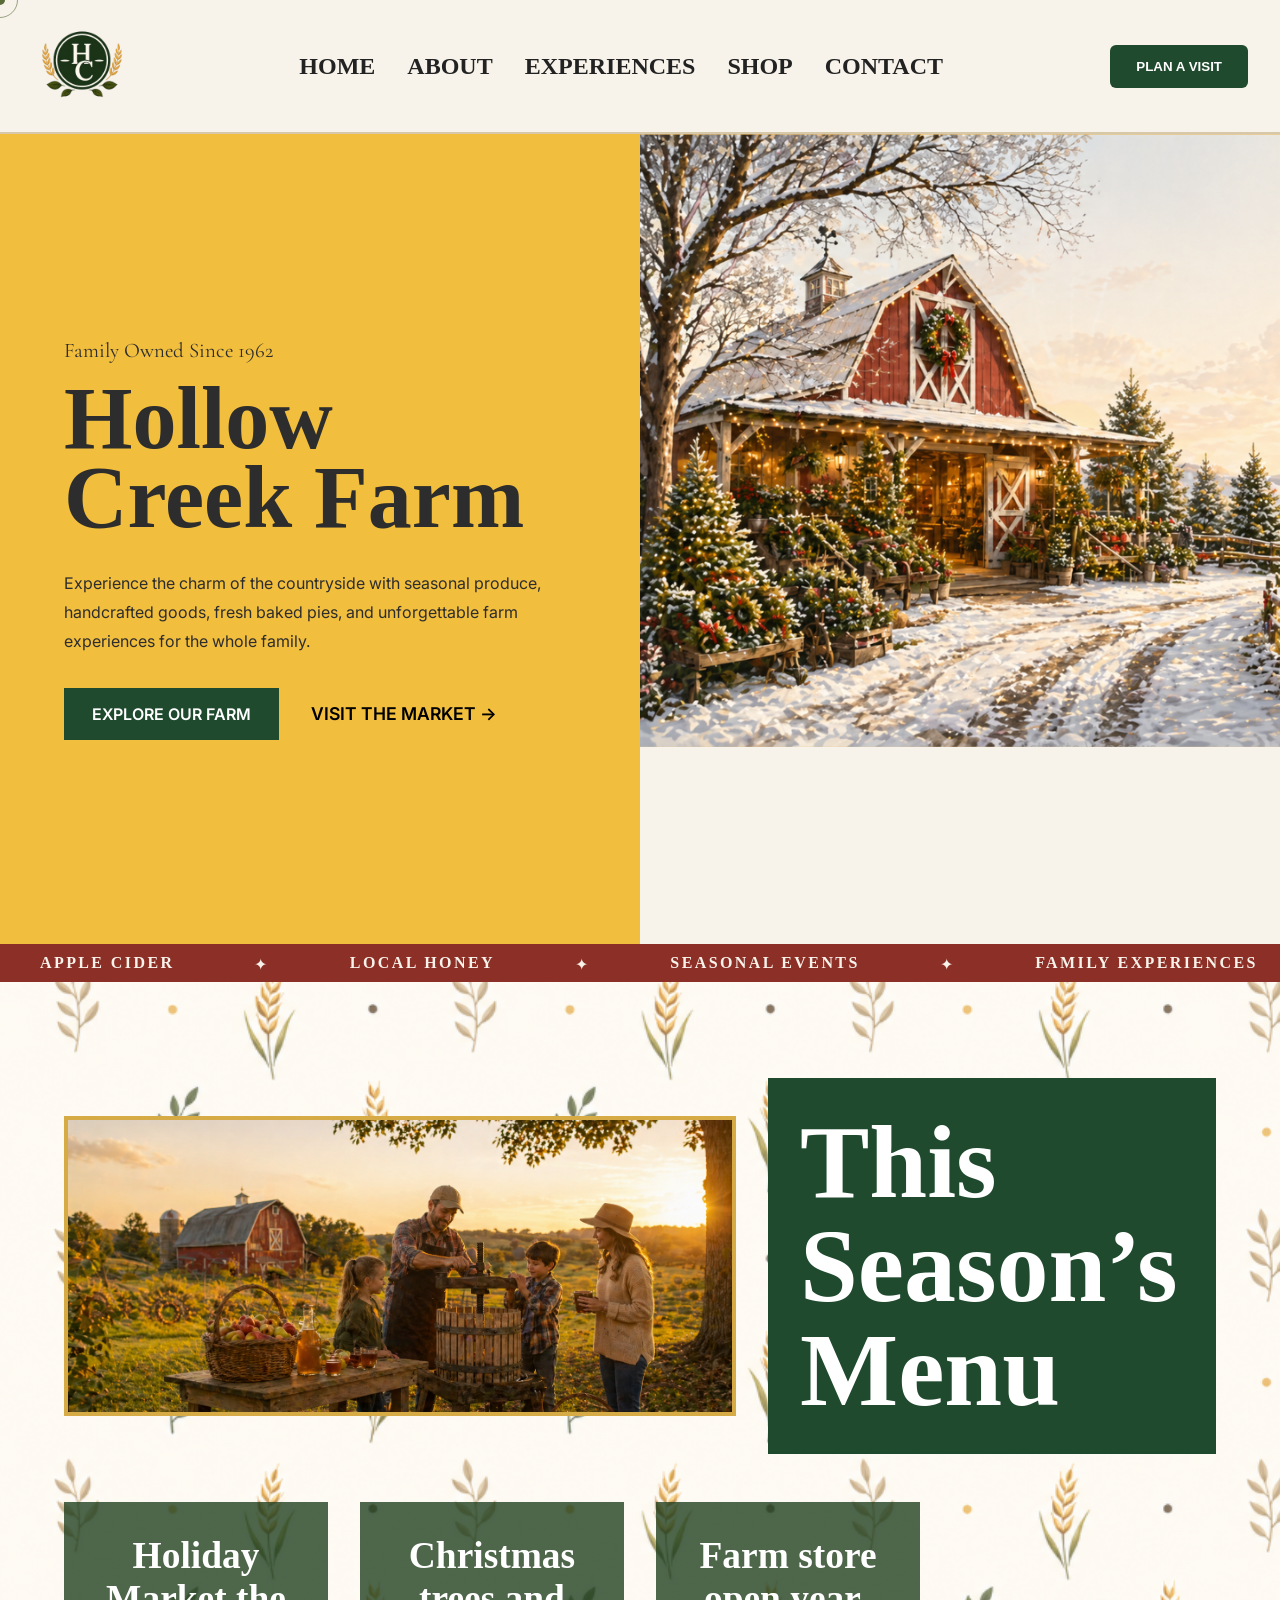
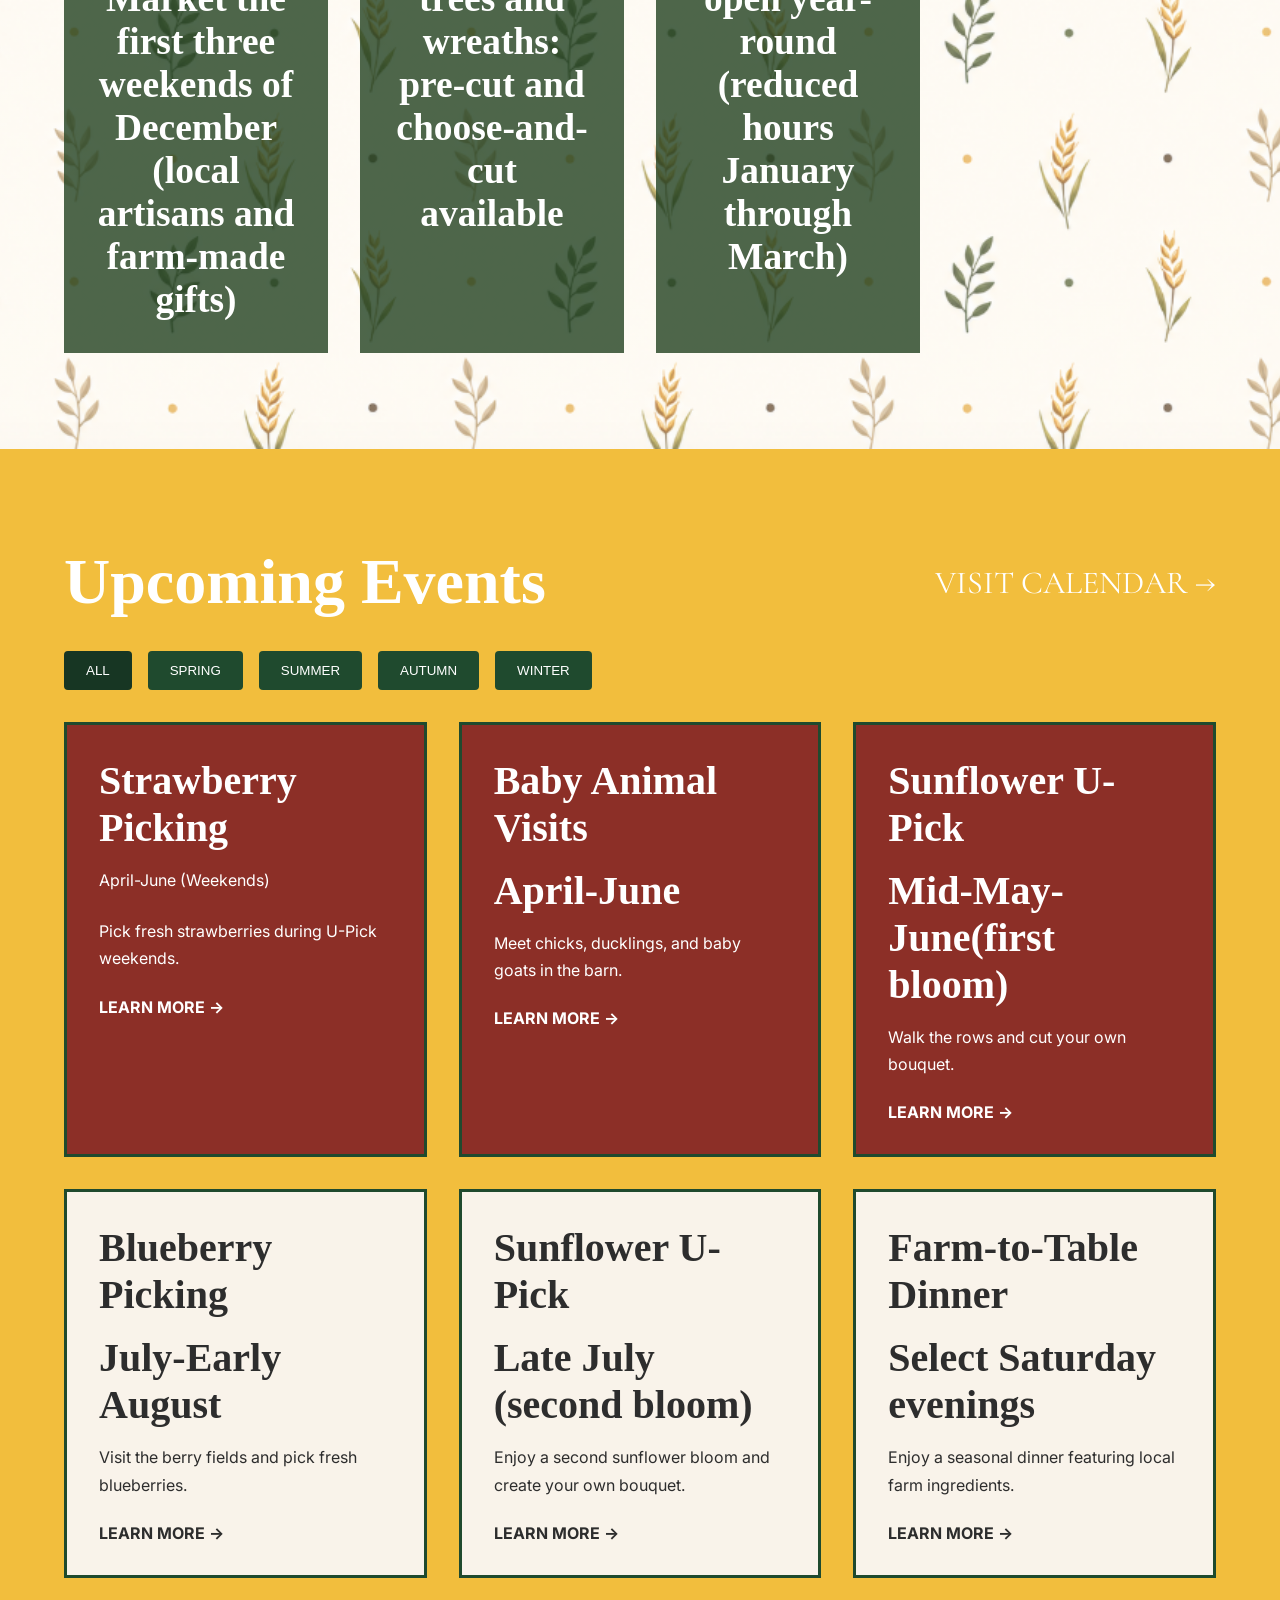
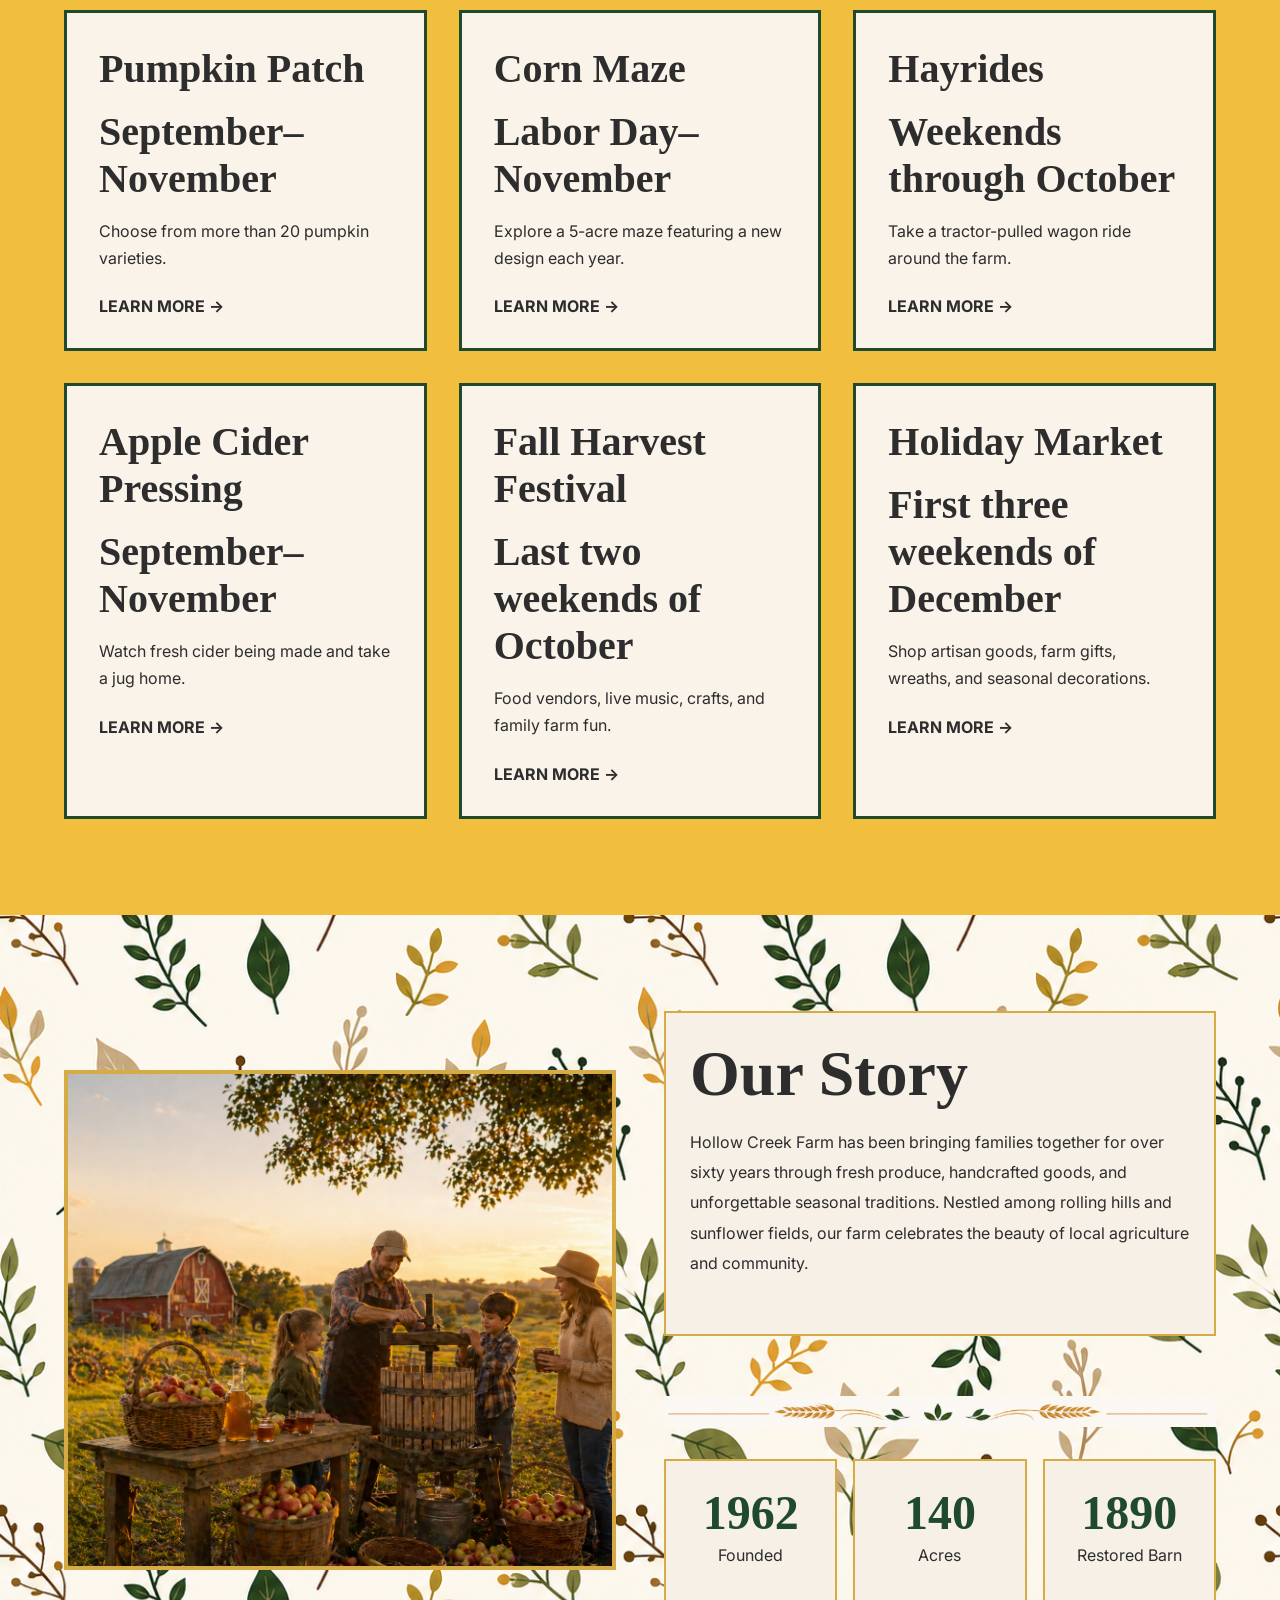
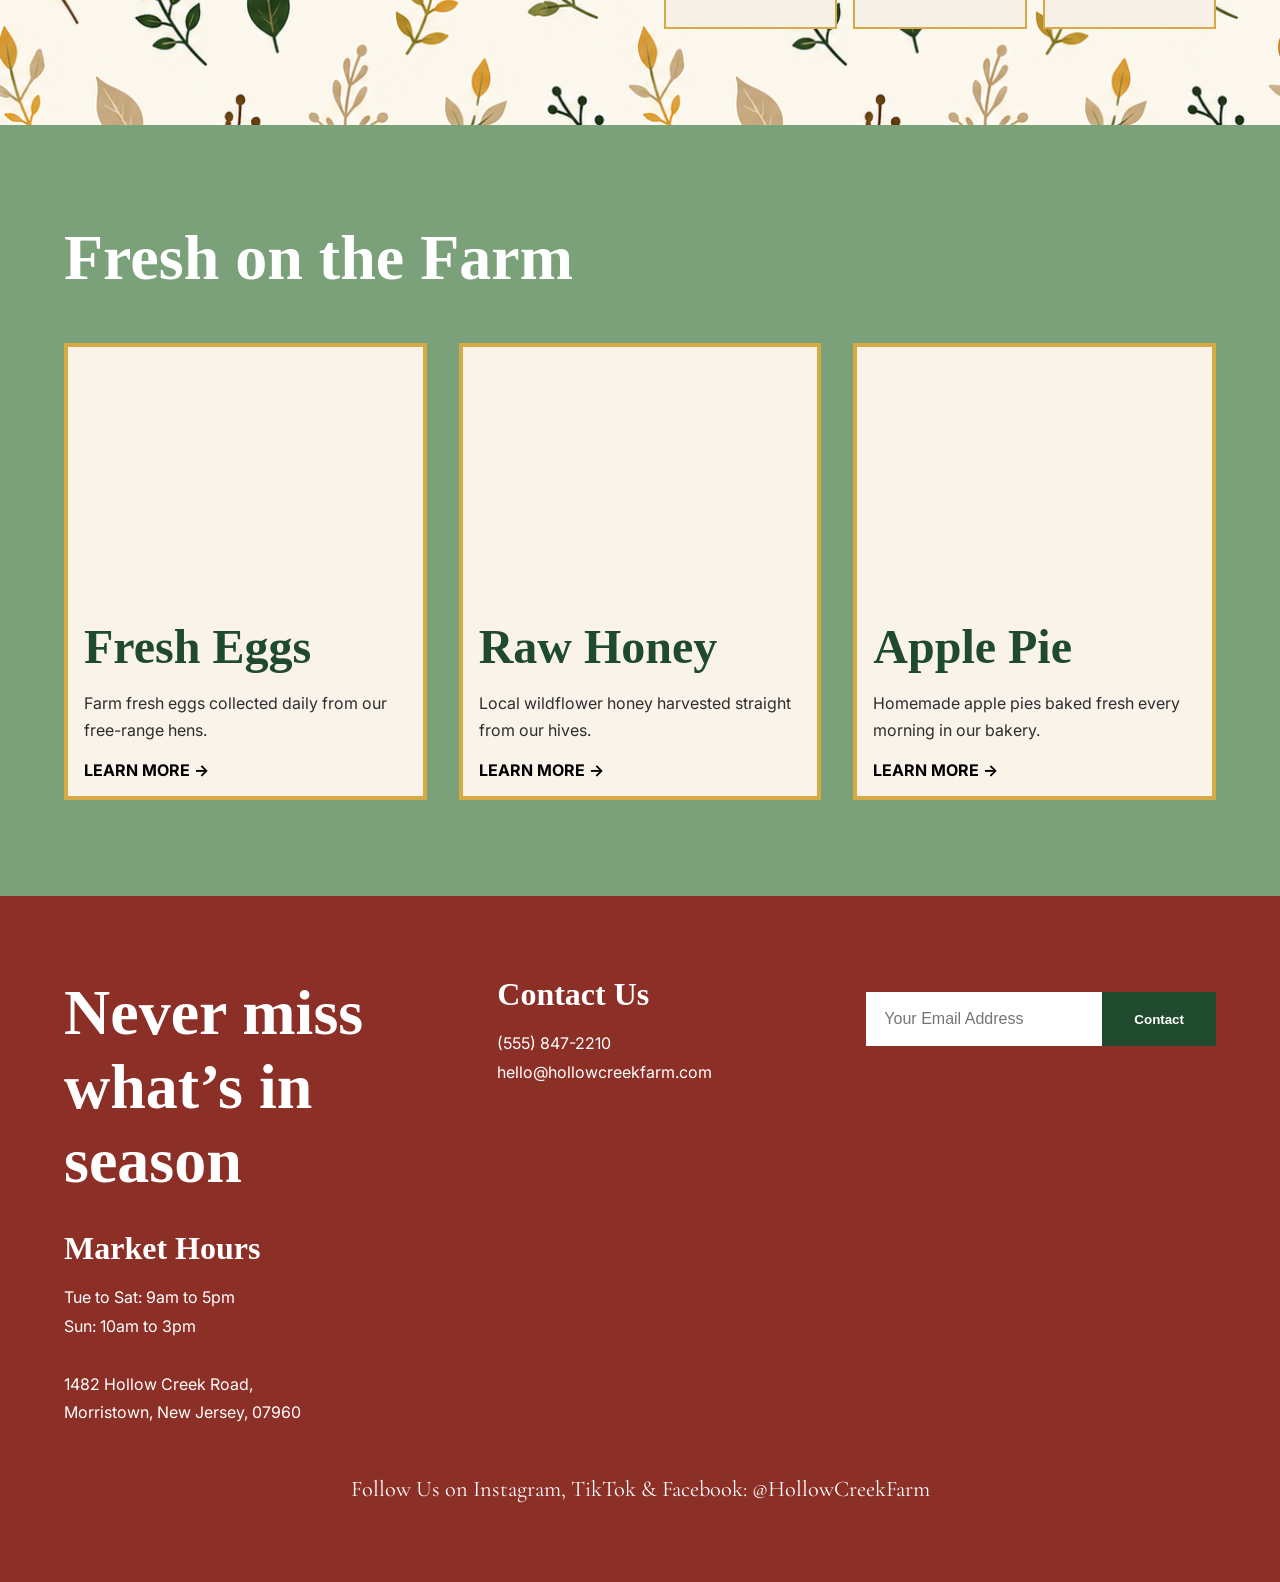
==== index.html @ 76ff1064 "all images in folder, about section styling finished, needs words, calendar section finished" ====
<!DOCTYPE html>
<html lang="en">

<head>
  <meta charset="UTF-8" />
  <meta name="viewport" content="width=device-width, initial-scale=1.0" />
  <title>Hollow Creek Farm</title>
  <link rel="preconnect" href="https://fonts.googleapis.com">
  <link
    href="https://fonts.googleapis.com/css2?family=Cormorant+Garamond:wght@300;400;500;600;700&family=Inter:wght@300;400;500;600&display=swap"
    rel="stylesheet">
  <link rel="stylesheet" href="style.css" />
</head>

<body>

  <!-- NAVBAR -->

  <nav class="navbar">
    <div class="nav-container">
      <a href="index.html">
        <img src="images/logo.png" alt="Hollow Creek Farm Logo" class="logo" />
      </a>
      <ul class="nav-links">
        <li><a href="index.html">
            <h1> HOME</h1>
          </a></li>
        <li><a href="about.html">
            <h1> ABOUT</h1>
          </a></li>
        <li><a href="experiences.html">
            <h1> EXPERIENCES</h1>
          </a></li>
        <li><a href="shop.html">
            <h1> SHOP</h1>
          </a></li>
        <li><a href="contact.html">
            <h1> CONTACT</h1>
          </a></li>
      </ul>
      <button class="visit-btn">PLAN A VISIT</button>
    </div>
  </nav>

  <!-- HERO -->

  <section class="hero">

    <div class="hero-left fade-up">
      <span>Family Owned Since 1962</span>

      <h1>Hollow Creek Farm</h1>

      <p>
        Experience the charm of the countryside with seasonal produce,
        handcrafted goods, fresh baked pies, and unforgettable farm
        experiences for the whole family.
      </p>

      <div class="hero-buttons">
        <a href="#" class="primary-btn">EXPLORE OUR FARM</a>
        <a href="#" class="text-link">VISIT THE MARKET →</a>
      </div>
    </div>

    <img id="season-image" src="" alt="Seasonal Farm Photo">

  </section>

  <!-- TICKER -->

  <div class="ticker">
    <div class="ticker__track">
      <span class="ticker__item">
        <h2> Apple Cider </h2>
      </span>
      <span class="ticker__item">✦</span>
      <span class="ticker__item">
        <h2> Local Honey </h2>
      </span>
      <span class="ticker__item">✦</span>
      <span class="ticker__item">
        <h2> Seasonal Events </h2>
      </span>
      <span class="ticker__item">✦</span>
      <span class="ticker__item">
        <h2> Family Experiences</h2>
      </span>
      <span class="ticker__item">✦</span>
      <span class="ticker__item">
        <h2> Explore our Farm </h2>
      </span>
      <span class="ticker__item">✦</span>
      <span class="ticker__item">
        <h2> Fresh Produce </h2>
      </span>
      <span class="ticker__item">✦</span>
      <span class="ticker__item">
        <h2> Apple Cider </h2>
      </span>
      <span class="ticker__item">✦</span>
      <span class="ticker__item">
        <h2> Local Honey </h2>
      </span>
      <span class="ticker__item">✦</span>
      <span class="ticker__item">
        <h2> Seasonal Events </h2>
      </span>
      <span class="ticker__item">✦</span>
      <span class="ticker__item">
        <h2> Family Experiences</h2>
      </span>
      <span class="ticker__item">✦</span>
      <span class="ticker__item">
        <h2> Explore our Farm </h2>
      </span>
      <span class="ticker__item">✦</span>
      <span class="ticker__item">
        <h2> Fresh Produce </h2>
      </span>
      <span class="ticker__item">✦</span>
    </div>
  </div>

  <!-- MENU -->

  <section class="menu-section">

    <div class="menu-grid fade-up">

      <div class="menu-image"></div>

      <div class="menu-title">
        <h2>This Season’s <br>Menu</h2>
      </div>

    </div>

    <div class="menu-cards">

      <div class="menu-card spring">
        <h3>Sunflower field opening mid-May through
          June</h3>
      </div>
      <div class="menu-card spring">
        <h3>U-Pick strawberry and asparagus picking on
          weekends</h3>
      </div>
      <div class="menu-card spring">
        <h3>Baby animal visits in the barn: chicks,
          ducklings, and baby goats</h3>
      </div>
      <div class="menu-card spring">
        <h3>Spring produce, seedlings, and transplants
          for home gardens</h3>
      </div>

      <div class="menu-card summer">
        <h3>Tomatoes, zucchini, cucumbers, peppers,
          corn, and green beans</h3>
      </div>
      <div class="menu-card summer">
        <h3>Blueberry picking from July through early
          August</h3>
      </div>
      <div class="menu-card summer">
        <h3>Second sunflower bloom in late July</h3>
      </div>
      <div class="menu-card summer">
        <h3>Farm-to-table dinner events on select
          Saturday evenings (ticketed)</h3>
      </div>

      <div class="menu-card fall">
        <h3>Corn maze opening Labor Day weekend, 5-
          acre layout with a new design each year</h3>
      </div>
      <div class="menu-card fall">
        <h3>Pumpkin patch with more than 20 varieties,
          U-Pick and pre-picked available</h3>
      </div>
      <div class="menu-card fall">
        <h3>Hayrides every weekend through October</h3>
      </div>
      <div class="menu-card fall">
        <h3>Apple cider pressing on-site, fresh cider sold
          by the jug</h3>
      </div>
      <div class="menu-card fall">
        <h3>Fall Harvest Festival the last two weekends
          of October (food vendors, live music, craft
          fair)</h3>
      </div>
      <div class="menu-card fall">
        <h3>Gourds, Indian corn, mums, and fall
          decorations for sale</h3>
      </div>

      <div class="menu-card winter">
        <h3>Holiday Market the first three weekends of
          December (local artisans and farm-made
          gifts)</h3>
      </div>
      <div class="menu-card winter">
        <h3>Christmas trees and wreaths: pre-cut and
          choose-and-cut available</h3>
      </div>
      <div class="menu-card winter">
        <h3>Farm store open year-round (reduced hours
          January through March)</h3>
      </div>
    </div>
  </section>

  <!-- EVENTS -->

  <section class="events">

    <div class="events-top">
      <h2>Upcoming Events</h2>

      <a href="calendar.html" class="calendar-link">
        VISIT CALENDAR →
      </a>
    </div>

    <div class="filters">
      <button class="filter-btn active" data-filter="all">ALL</button>
      <button class="filter-btn" data-filter="spring">SPRING</button>
      <button class="filter-btn" data-filter="summer">SUMMER</button>
      <button class="filter-btn" data-filter="autumn">AUTUMN</button>
      <button class="filter-btn" data-filter="winter">WINTER</button>
    </div>

    <div class="event-cards">

      <div class="event-card red fade-up" data-season="spring">
        <h3>Strawberry Picking</h3>
        <p>April-June (Weekends)</p>
        <p>
          Pick fresh strawberries during U-Pick weekends.
        </p>
        <a href="#">LEARN MORE →</a>
      </div>

      <div class="event-card red fade-up" data-season="spring">
        <h3>Baby Animal Visits</h3>
        <h3>April-June</h3>
        <p>
          Meet chicks, ducklings, and baby goats in the barn.
        </p>
        <a href="#">LEARN MORE →</a>
      </div>

      <div class="event-card red fade-up" data-season="spring">
        <h3>Sunflower U-Pick</h3>
        <h3>Mid-May-June(first bloom)</h3>
        <p>
          Walk the rows and cut your own bouquet.
        </p>
        <a href="#">LEARN MORE →</a>
      </div>

      <div class="event-card fade-up" data-season="summer">
        <h3>Blueberry Picking</h3>
        <h3>July-Early August</h3>
        <p>
          Visit the berry fields and pick fresh blueberries.
        </p>
        <a href="#">LEARN MORE →</a>
      </div>

      <div class="event-card fade-up" data-season="summer">
        <h3>Sunflower U-Pick</h3>
        <h3>Late July (second bloom)</h3>
        <p>
          Enjoy a second sunflower bloom and create your own bouquet.
        </p>
        <a href="#">LEARN MORE →</a>
      </div>

      <div class="event-card fade-up" data-season="summer">
        <h3>Farm-to-Table Dinner</h3>
        <h3>Select Saturday evenings</h3>
        <p>
          Enjoy a seasonal dinner featuring local farm ingredients.
        </p>
        <a href="#">LEARN MORE →</a>
      </div>

      <div class="event-card fade-up" data-season="autumn">
        <h3>Pumpkin Patch</h3>
        <h3>September–November</h3>
        <p>
          Choose from more than 20 pumpkin varieties.
        </p>
        <a href="#">LEARN MORE →</a>
      </div>

      <div class="event-card fade-up" data-season="autumn">
        <h3>Corn Maze</h3>
        <h3>Labor Day–November</h3>
        <p>
          Explore a 5-acre maze featuring a new design each year.
        </p>
        <a href="#">LEARN MORE →</a>
      </div>

      <div class="event-card fade-up" data-season="autumn">
        <h3>Hayrides</h3>
        <h3>Weekends through October</h3>
        <p>
          Take a tractor-pulled wagon ride around the farm.
        </p>
        <a href="#">LEARN MORE →</a>
      </div>

      <div class="event-card fade-up" data-season="autumn">
        <h3>Apple Cider Pressing</h3>
        <h3>September–November</h3>
        <p>
          Watch fresh cider being made and take a jug home.
        </p>
        <a href="#">LEARN MORE →</a>
      </div>

      <div class="event-card fade-up" data-season="autumn">
        <h3>Fall Harvest Festival</h3>
        <h3>Last two weekends of October</h3>
        <p>
          Food vendors, live music, crafts, and family farm fun.
        </p>
        <a href="#">LEARN MORE →</a>
      </div>

      <div class="event-card fade-up" data-season="winter">
        <h3>Holiday Market</h3>
        <h3>First three weekends of December</h3>
        <p>
          Shop artisan goods, farm gifts, wreaths, and seasonal decorations.
        </p>
        <a href="#">LEARN MORE →</a>
      </div>

    </div>

  </section>

  <!-- STORY -->

  <section class="story">

    <div class="story-grid">

      <div class="story-image fade-up"></div>

      <div class="story-content fade-up">
        <div class="story-body">
          <h2>Our Story</h2>

          <p>
            Hollow Creek Farm has been bringing families together for over
            sixty years through fresh produce, handcrafted goods, and
            unforgettable seasonal traditions. Nestled among rolling hills
            and sunflower fields, our farm celebrates the beauty of local
            agriculture and community.
          </p>
        </div>

        <img src="images/about-banner2.png" alt="Leaf Icon" class="about-banner">

        <div class="stats">

          <div class="stat">
            <h3>1962</h3>
            <p>Founded</p>
          </div>

          <div class="stat">
            <h3>140</h3>
            <p>Acres</p>
          </div>

          <div class="stat">
            <h3>1890</h3>
            <p>Restored Barn</p>
          </div>

        </div>

      </div>

    </div>

  </section>

  <!-- PRODUCTS -->

  <section class="products">

    <h2>Fresh on the Farm</h2>

    <div class="product-grid">

      <div class="product-card fade-up">

        <div class="product-image"></div>

        <h3>Fresh Eggs</h3>

        <p>
          Farm fresh eggs collected daily from our free-range hens.
        </p>

        <a href="#" class="learn-link">LEARN MORE →</a>

      </div>

      <div class="product-card fade-up">

        <div class="product-image"></div>

        <h3>Raw Honey</h3>

        <p>
          Local wildflower honey harvested straight from our hives.
        </p>

        <a href="#" class="learn-link">LEARN MORE →</a>

      </div>

      <div class="product-card fade-up">

        <div class="product-image"></div>

        <h3>Apple Pie</h3>

        <p>
          Homemade apple pies baked fresh every morning in our bakery.
        </p>

        <a href="#" class="learn-link">LEARN MORE →</a>

      </div>

    </div>

  </section>

  <!-- FOOTER -->

  <footer class="footer">

    <div class="footer-grid">

      <div>
        <h2>Never miss what’s in season</h2>

        <h3>Market Hours</h3>

        <p>
          Tue to Sat: 9am to 5pm<br>
          Sun: 10am to 3pm<br><br>

          1482 Hollow Creek Road,<br>
          Morristown, New Jersey, 07960
        </p>
      </div>

      <div>
        <h3>Contact Us</h3>

        <p>
          (555) 847-2210<br>
          hello@hollowcreekfarm.com
        </p>
      </div>

      <div>

        <div class="newsletter">
          <input type="email" placeholder="Your Email Address">
          <button>Contact</button>
        </div>

      </div>

    </div>

    <div class="social">
      Follow Us on Instagram, TikTok & Facebook: @HollowCreekFarm
    </div>

  </footer>

  <div class="cursor" id="cursor"></div>
  <div class="cursor-ring" id="cursorRing"></div>

  <script src="script.js"></script>

</body>

</html>
---- style.css ----
*{
    margin:0;
    padding:0;
    box-sizing:border-box;
}

:root{
    --cream:#F7F3EA;
    --gold:#F2BE3D;
    --deep-gold:#D9B26D;
    --green:#1F4A2E;
    --sage:#7BA17A;
    --red:#8C2F27;
    --text:#2d2d2d;
    --white:#fff;
}

html{
    scroll-behavior:smooth;
}

body{
    font-family:'Inter',sans-serif;
    background:var(--cream);
    color:var(--text);
    overflow-x:hidden;
    cursor:none;
}

/* ------------------------
-----------------------------------------
-----------------------------------------
------------Custom Cursor------------------------
-----------------------------------------
----------------- */

/* Main dot */
.cursor {
  position: fixed;
  width: 10px;
  height: 10px;
  background: #5a6b3a;
  border-radius: 50%;
  pointer-events: none;
  z-index: 9999;
  transform: translate(-50%, -50%);
  transition:
    transform 0.1s,
    width 0.3s ease,
    height 0.3s ease,
    background 0.3s ease;
}

/* Ring */
.cursor-ring {
  position: fixed;
  width: 36px;
  height: 36px;
  border: 1px solid #5a6b3a;
  border-radius: 50%;
  pointer-events: none;
  z-index: 9998;
  transform: translate(-50%, -50%);
  transition:
    transform 0.18s ease,
    width 0.3s ease,
    height 0.3s ease,
    opacity 0.3s ease;
  opacity: 0.6;
}

/* Disable on touch devices */
@media (max-width: 768px) {
  body {
    cursor: auto;
  }

  .cursor,
  .cursor-ring {
    display: none;
  }
}



h1,h2,h3,h4{
    font-family:'Playfair Display',serif;
    font-weight:600;
}

h1{
    font-size:1.5rem;
}

h2{
    font-size:1rem;
}

img{
    width:100%;
    display:block;
}

/* NAVBAR */

.navbar{
    width:100%;
    background:#f7f3eb;
    border-bottom:2px solid #d8c8aa;
    position:sticky;
    top:0;
    z-index:999;
}

.nav-container{
    max-width:1400px;
    margin:auto;
    display:flex;
    align-items:center;
    justify-content:space-between;
    padding:1rem 2rem;
}

.logo{
    height:100px;
    width:100px;
}

.nav-links{
    display:flex;
    gap:2rem;
    list-style:none;
}

.nav-links a{
    text-decoration:none;
    color:#222;
    font-weight:500;
    position:relative;
    transition:.3s;
}

.nav-links a:hover{
    color:var(--green);
}

.nav-links a::after{
    content:"";
    position:absolute;
    left:0;
    bottom:-5px;
    width:0;
    height:2px;
    background:var(--red);
    transition:.3s;
}

.nav-links a:hover::after{
    width:100%;
}

.visit-btn{
    background:var(--green);
    color:white;
    padding:14px 26px;
    border:none;
    border-radius:6px;
    font-weight:600;
    cursor:pointer;
    transition:.3s;
}

.visit-btn:hover{
    background:#173623;
    transform:translateY(-2px);
}

/* HERO */

.hero{
    display:grid;
    grid-template-columns:1fr 1fr;
    min-height:90vh;
}

.hero-left{
    background:var(--gold);
    padding:5rem 4rem;
    display:flex;
    flex-direction:column;
    justify-content:center;
}

.hero-left span{
    font-size:1.3rem;
    margin-bottom:1rem;
    font-family:'Cormorant Garamond',serif;
}

.hero-left h1{
    font-size:5.5rem;
    line-height:0.9;
    margin-bottom:2rem;
}

.hero-left p{
    max-width:500px;
    line-height:1.8;
    margin-bottom:2rem;
}

.hero-buttons{
    display:flex;
    gap:2rem;
    align-items:center;
    flex-wrap:wrap;
}

.primary-btn{
    background:var(--green);
    color:white;
    padding:16px 28px;
    text-decoration:none;
    font-weight:600;
    transition:.3s;
}

.primary-btn:hover{
    background:#173623;
}

.text-link{
    text-decoration:none;
    color:black;
    font-weight:600;
    font-size:1.1rem;
}

.hero-right{
    background:center;
  
    position:relative;
}

.hero-right::after{
    content:"";
    position:absolute;
    inset:0;
    background:rgba(0,0,0,0.12);
}

/* TICKER */

.ticker {
  background-color: var(--red);
  padding: 0.5rem 0;
  overflow: hidden;
  white-space: nowrap;
}

.ticker__track {
  display: inline-flex;
  animation: ticker-scroll 25s linear infinite;
}

/* Individual ticker item — change padding to adjust spacing */
.ticker__item {
  font-family: var(--font-mono);
  font-size: var(--text-xs);
  letter-spacing: 0.15em;
  text-transform: uppercase;
  color: var(--cream);
  padding: 0 2.5rem;
}

@keyframes ticker-scroll {
  from {
    transform: translateX(0);
  }

  to {
    transform: translateX(-50%);
  }
}


/* SEASON MENU */

.menu-section{
    padding:6rem 5%;
    background:linear-gradient(rgba(255, 255, 255, 0.3),rgba(255, 255, 255, 0.3)), url('images/wheatback.png') center/cover;
}

.menu-grid{
    display:grid;
    grid-template-columns:1.2fr .8fr;
    gap:2rem;
    align-items:center;
}

.menu-image{
    height:300px;
    background:url('images/family-apples.png') center/cover;
    border:4px solid #d6aa44;
}

.menu-title{
    background:var(--green);
    color:white;
    padding:2rem;
}

.menu-title h2{
    font-size:6.5rem;
    line-height:1;
}

.menu-cards{
    margin-top:3rem;
    display:grid;
    grid-template-columns:repeat(4,1fr);
    gap:2rem;
}

.menu-card{
    background:#1f3f1ec9;
    padding:2rem;
    text-align:center;
    color:white;
    min-height:200px;
    display:flex;
    align-items:center;
    justify-content:center;
    font-family:'Cormorant Garamond',serif;
    font-size:2rem;
    transition:.4s;
    display:none;
}

.menu-card:hover{
    transform:translateY(-10px);
    background:var(--green);
}

/* EVENTS */

.events{
    background:var(--gold);
    padding:6rem 5%;
}

.events-top{
    display:flex;
    justify-content:space-between;
    align-items:center;
    margin-bottom:2rem;
    flex-wrap:wrap;
    gap:1rem;
}

.events-top h2{
    font-size:4rem;
    color:white;
}

.calendar-link{
    text-decoration:none;
    color:white;
    font-size:2rem;
    font-family:'Cormorant Garamond',serif;
}

.filters{
    display:flex;
    gap:1rem;
    margin-bottom:2rem;
    flex-wrap:wrap;
}

.filter-btn{
    border:none;
    background:var(--green);
    color:white;
    padding:12px 22px;
    cursor:pointer;
    border-radius:4px;
    transition:.3s;
}

.filter-btn.active,
.filter-btn:hover{
    background:#173623;
}

.event-cards{
    display:grid;
    grid-template-columns:repeat(3,1fr);
    gap:2rem;
}

.event-card{
    background:#f9f3ea;
    border:3px solid var(--green);
    padding:2rem;
    transition:.4s;
}

.event-card.red{
    background:var(--red);
    color:white;
}

.event-card:hover{
    transform:translateY(-8px);
}

.event-card h3{
    font-size:2.5rem;
    margin-bottom:1rem;
}

.event-card p{
    line-height:1.7;
    margin-bottom:1.5rem;
}

.event-card a{
    color:inherit;
    text-decoration:none;
    font-weight:700;
}

/* STORY */

.story{
    padding:6rem 5%;
    background:
    /* linear-gradient(rgba(255,255,255,0.82),rgba(255,255,255,0.82)), */
    url('images/leafy-background.png') center/cover;
}

.story-body{
    background:#f6f0e6;
    border:2px solid #d6aa44;
    padding:1.5rem;
    text-align:left;
    margin-bottom:3.7rem;
}

.story-title{
    background:#f6f0e6;
    border:2px solid #d6aa44;
    padding:1.5rem;
    text-align:left;
    margin-bottom:3.7rem;
}

.about-banner{
    width:100%;
    height:auto;
    margin:2rem 0;
}

.story-grid{
    display:grid;
    grid-template-columns:1fr 1fr;
    gap:3rem;
    align-items:center;
}

.story-image{
    height:500px;
    background:url('images/family-apples.png') center/cover;
    border:4px solid #d6aa44;
}

.story-content h2{
    font-size:4rem;
    margin-bottom:1rem;
}

.story-content p{
    line-height:1.9;
    margin-bottom:2rem;
}

.stats{
    display:grid;
    grid-template-columns:repeat(3,1fr);
    gap:1rem;
}

.stat{
    background:#f6f0e6;
    border:2px solid #d6aa44;
    padding:1.5rem;
    text-align:center;
}

.stat h3{
    font-size:3rem;
    color:var(--green);
}

/* PRODUCTS */

.products{
    background:var(--sage);
    padding:6rem 5%;
}

.products h2{
    color:white;
    font-size:4rem;
    margin-bottom:3rem;
}

.product-grid{
    display:grid;
    grid-template-columns:repeat(3,1fr);
    gap:2rem;
}

.product-card{
    background:#f9f3ea;
    border:4px solid #d6aa44;
    padding:1rem;
    transition:.4s;
}

.product-card:hover{
    transform:translateY(-10px);
}

.product-image{
    height:240px;
    margin-bottom:1rem;
}

.product-card:nth-child(1) .product-image{
    background:url('images/apple-pie.png') center/cover;
}

.product-card:nth-child(2) .product-image{
    background:url('images/local-honey.png') center/cover;
}

.product-card:nth-child(3) .product-image{
    background:url('images/seasonal-events.png') center/cover;
}

.product-card h3{
    font-size:3rem;
    color:var(--green);
}

.product-card p{
    line-height:1.7;
    margin:1rem 0;
}

.learn-link{
    text-decoration:none;
    color:black;
    font-weight:700;
}

/* FOOTER */

.footer{
    background:var(--red);
    color:white;
    padding:5rem 5%;
}

.footer-grid{
    display:grid;
    grid-template-columns:1.2fr 1fr 1fr;
    gap:3rem;
}

.footer h2{
    font-size:4rem;
    margin-bottom:2rem;
}

.footer h3{
    font-size:2rem;
    margin-bottom:1rem;
}

.footer p{
    line-height:1.8;
}

.newsletter{
    display:flex;
    margin-top:1rem;
}

.newsletter input{
    flex:1;
    padding:18px;
    border:none;
    outline:none;
    font-size:1rem;
}

.newsletter button{
    border:none;
    background:var(--green);
    color:white;
    padding:0 2rem;
    cursor:pointer;
    font-weight:600;
}

.social{
    margin-top:3rem;
    text-align:center;
    font-size:1.4rem;
    font-family:'Cormorant Garamond',serif;
}

/* SCROLL ANIMATION */

.fade-up{
    opacity:0;
    transform:translateY(40px);
    transition:1s;
}

.fade-up.show{
    opacity:1;
    transform:translateY(0);
}

/* RESPONSIVE */

@media(max-width:1100px){

.hero{
    grid-template-columns:1fr;
}

.menu-grid,
.story-grid,
.footer-grid{
    grid-template-columns:1fr;
}

.menu-cards,
.event-cards,
.product-grid{
    grid-template-columns:1fr 1fr;
}

.hero-left h1{
    font-size:4.5rem;
}

}

@media(max-width:700px){

.nav-links{
    display:none;
}

.menu-cards,
.event-cards,
.product-grid,
.stats{
    grid-template-columns:1fr;
}

.hero-left{
    padding:4rem 2rem;
}

.hero-left h1{
    font-size:3.5rem;
}

.menu-title h2,
.events-top h2,
.story-content h2,
.products h2,
.footer h2{
    font-size:3rem;
}

}
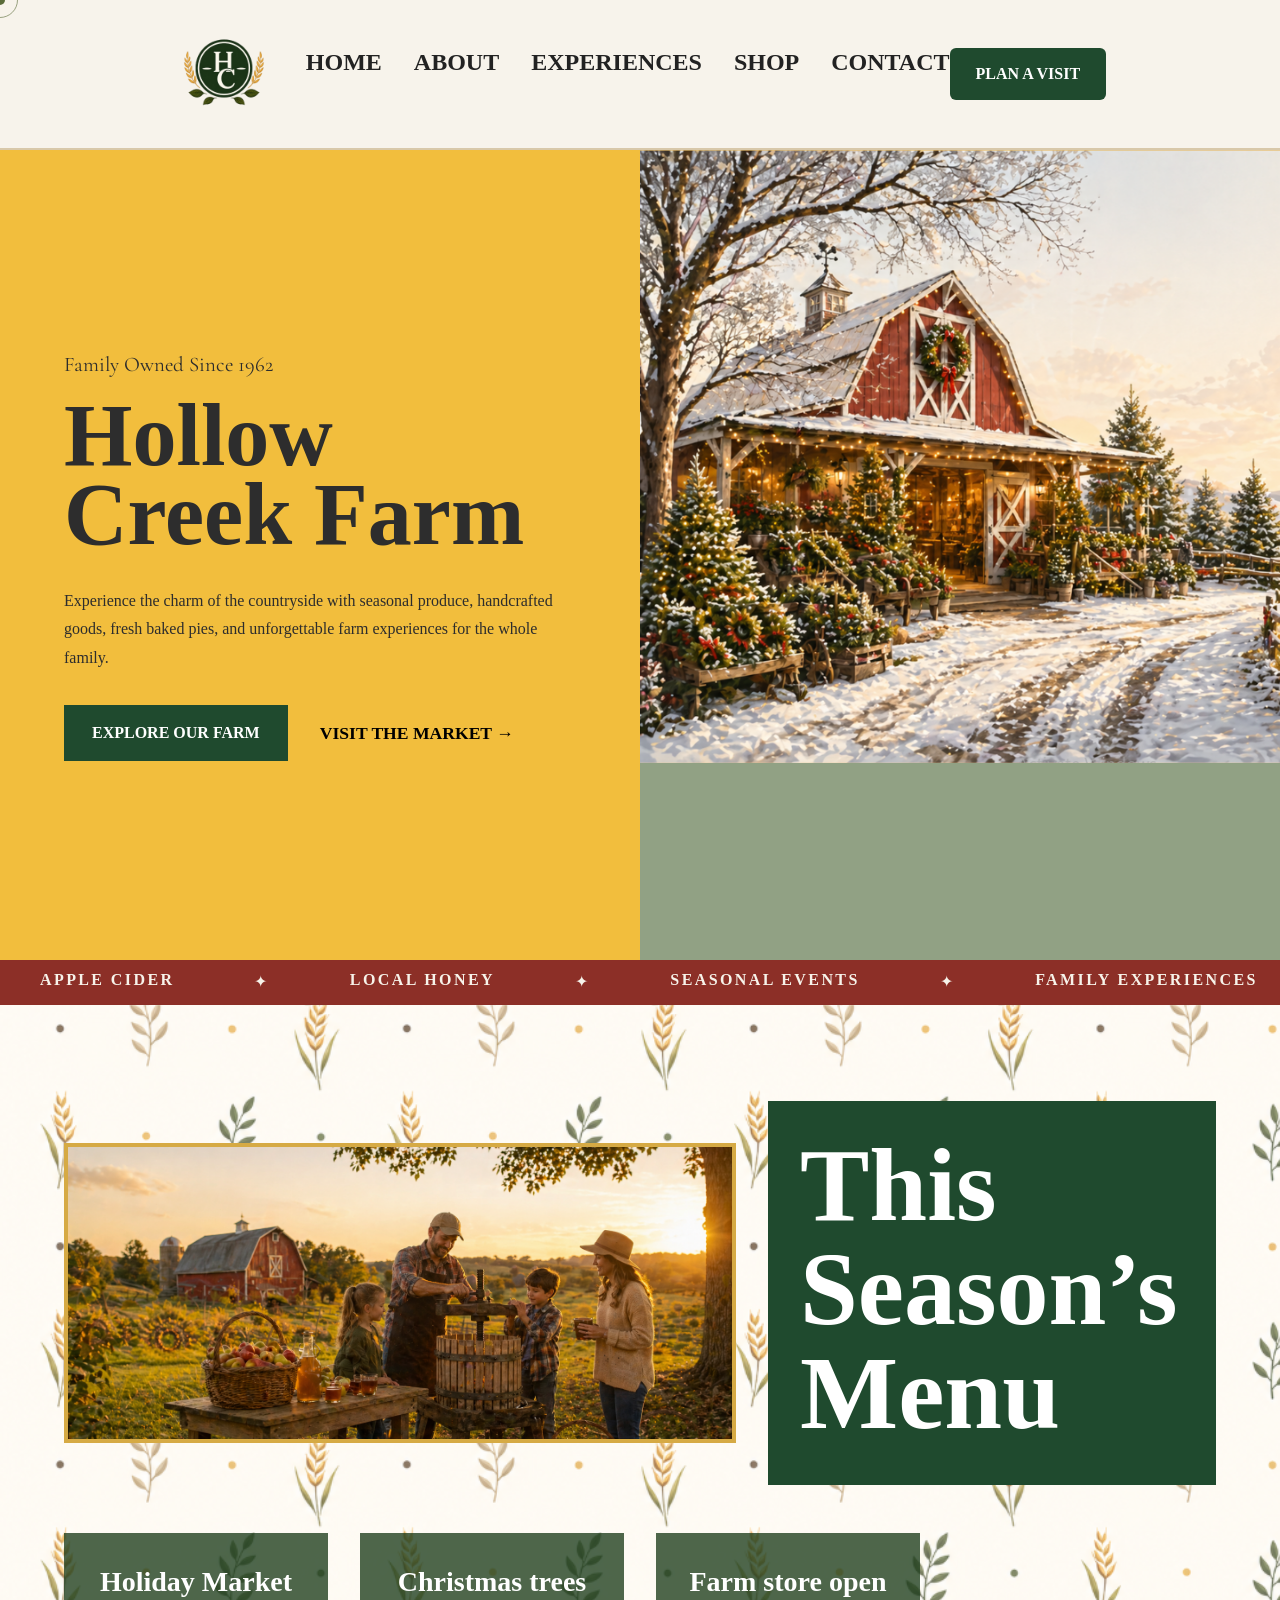
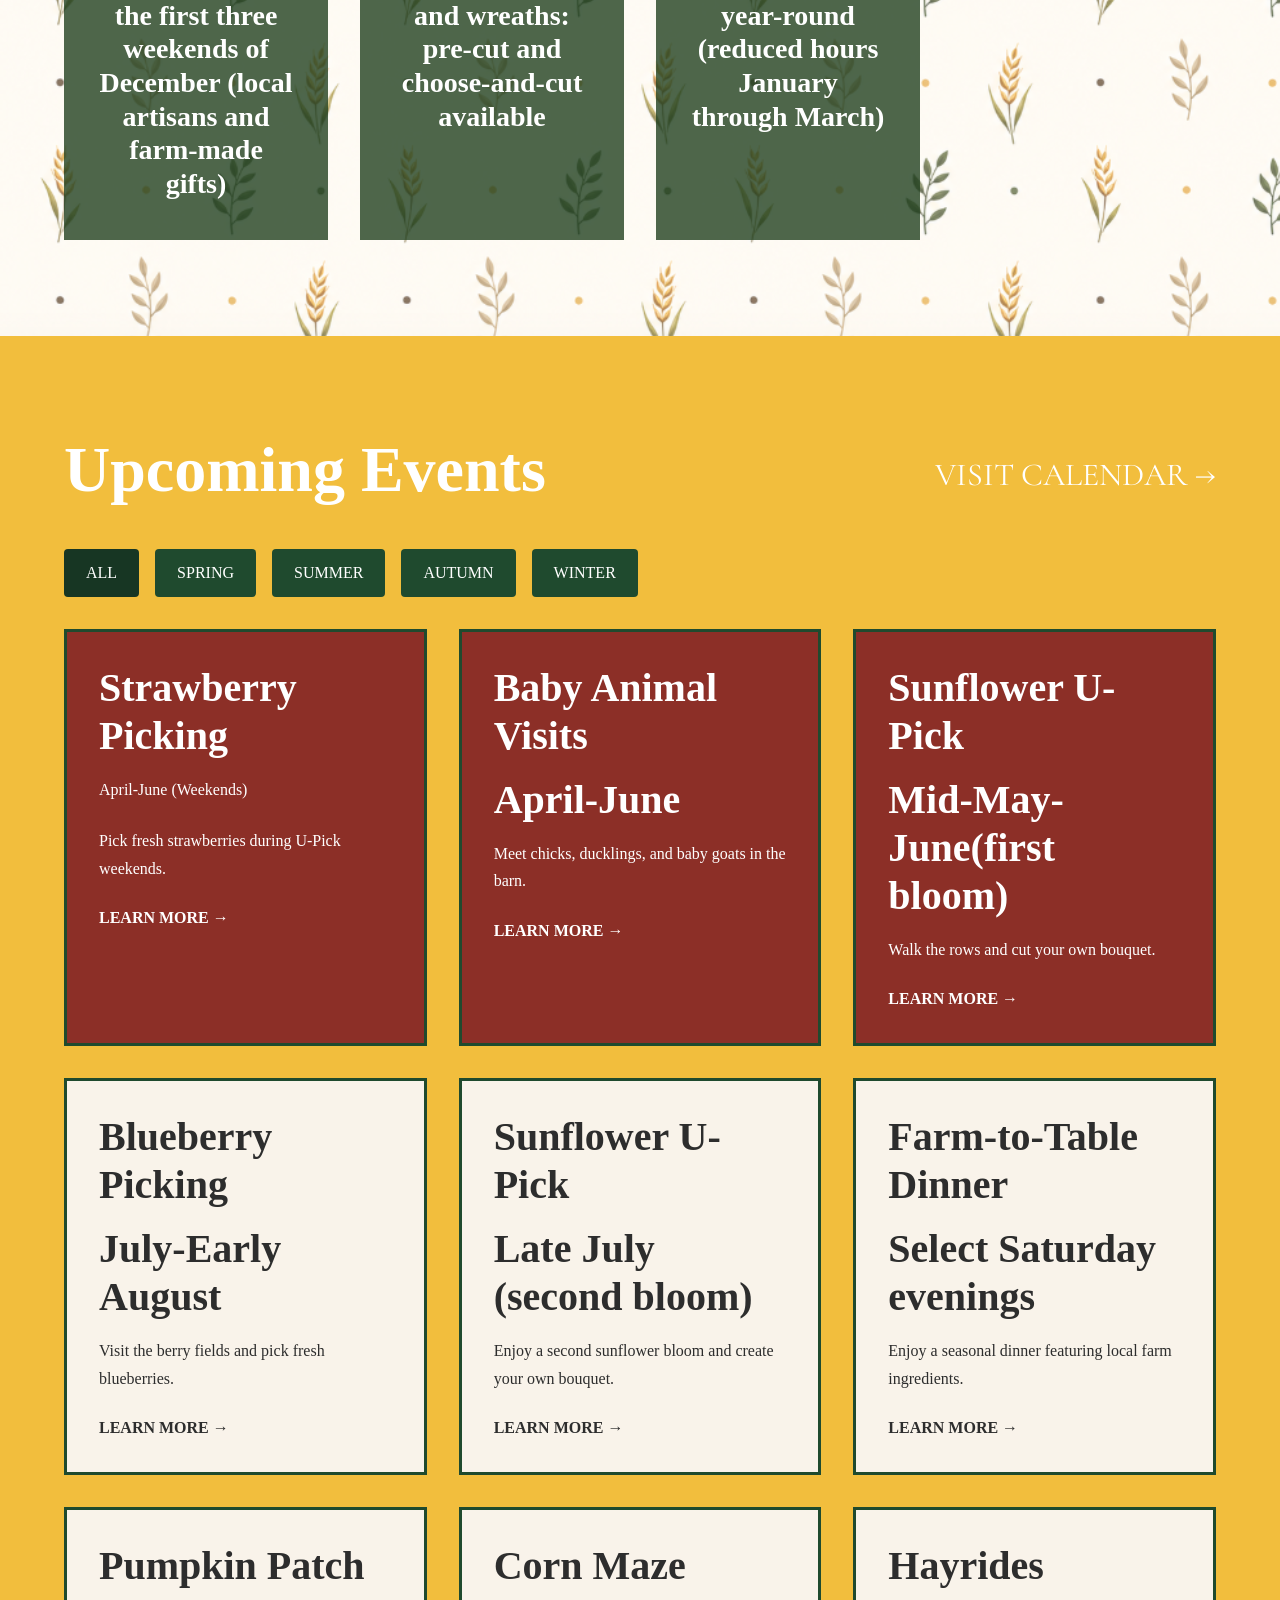
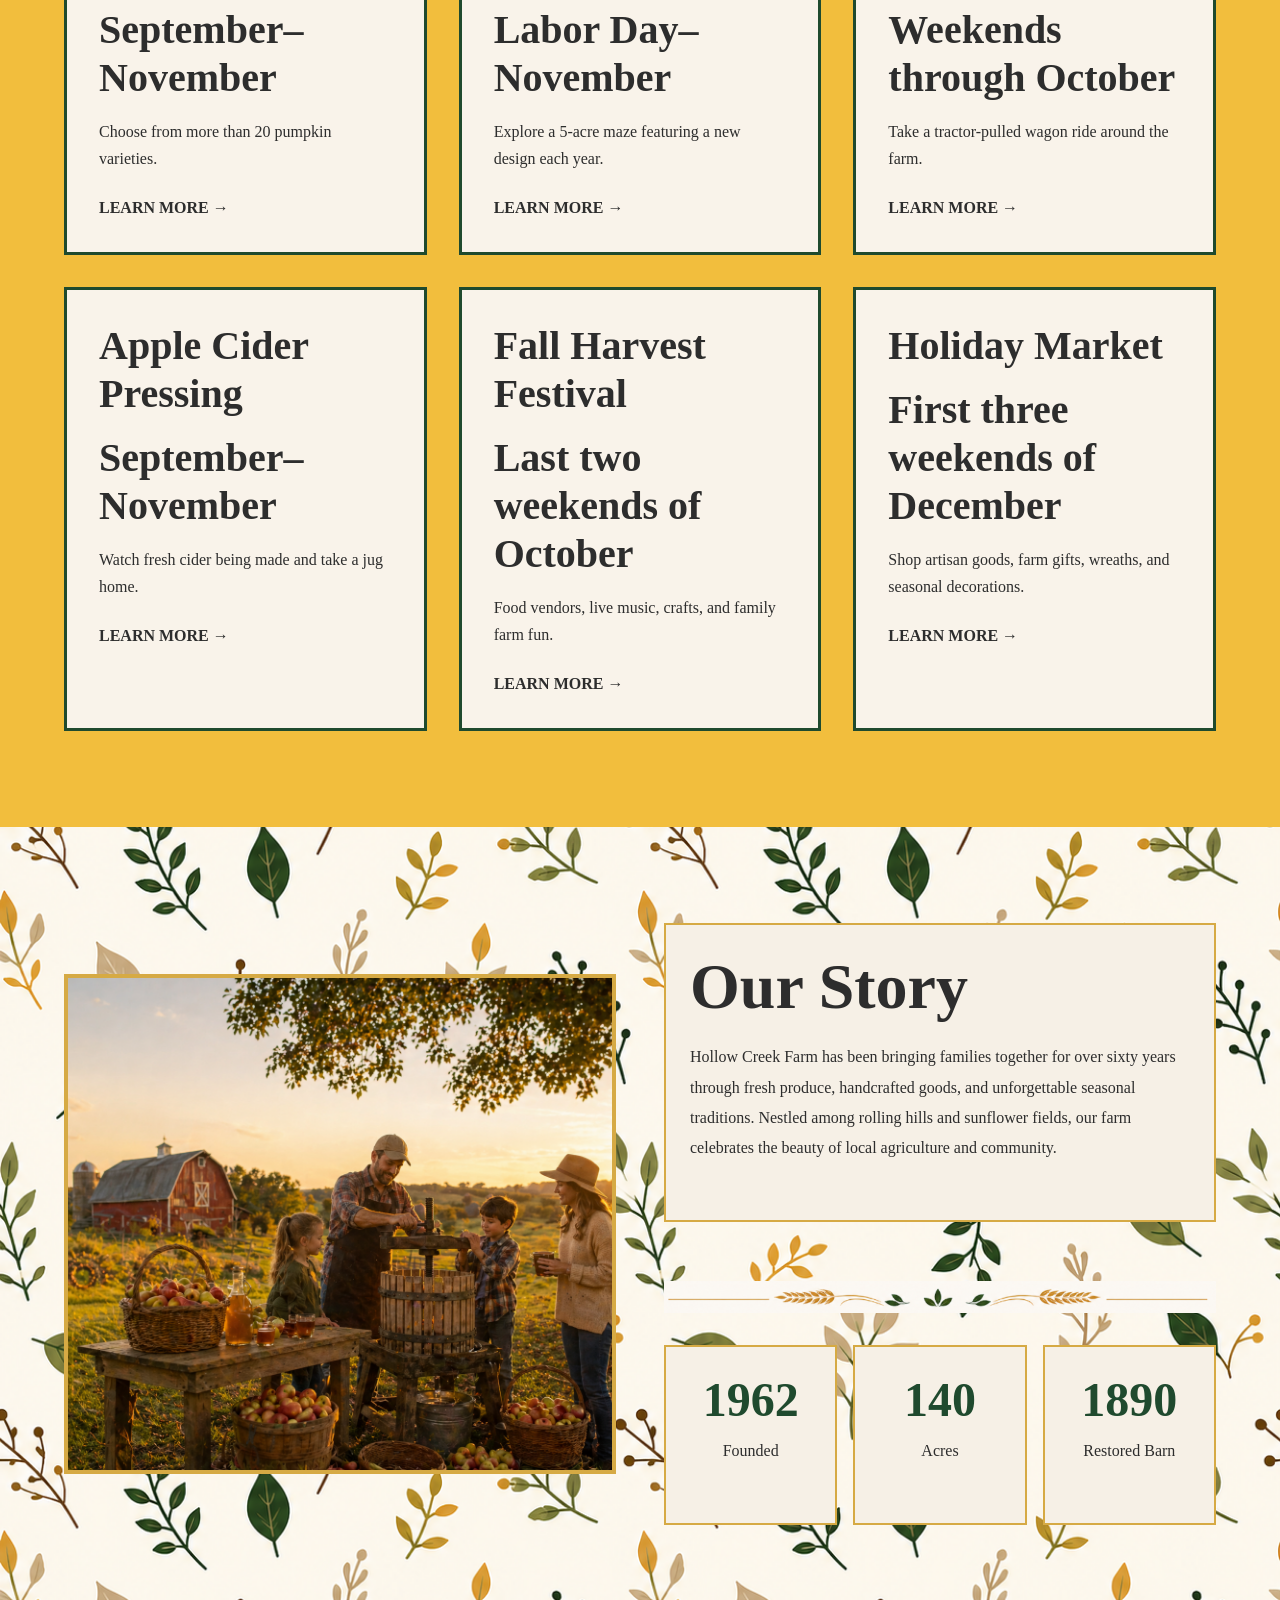
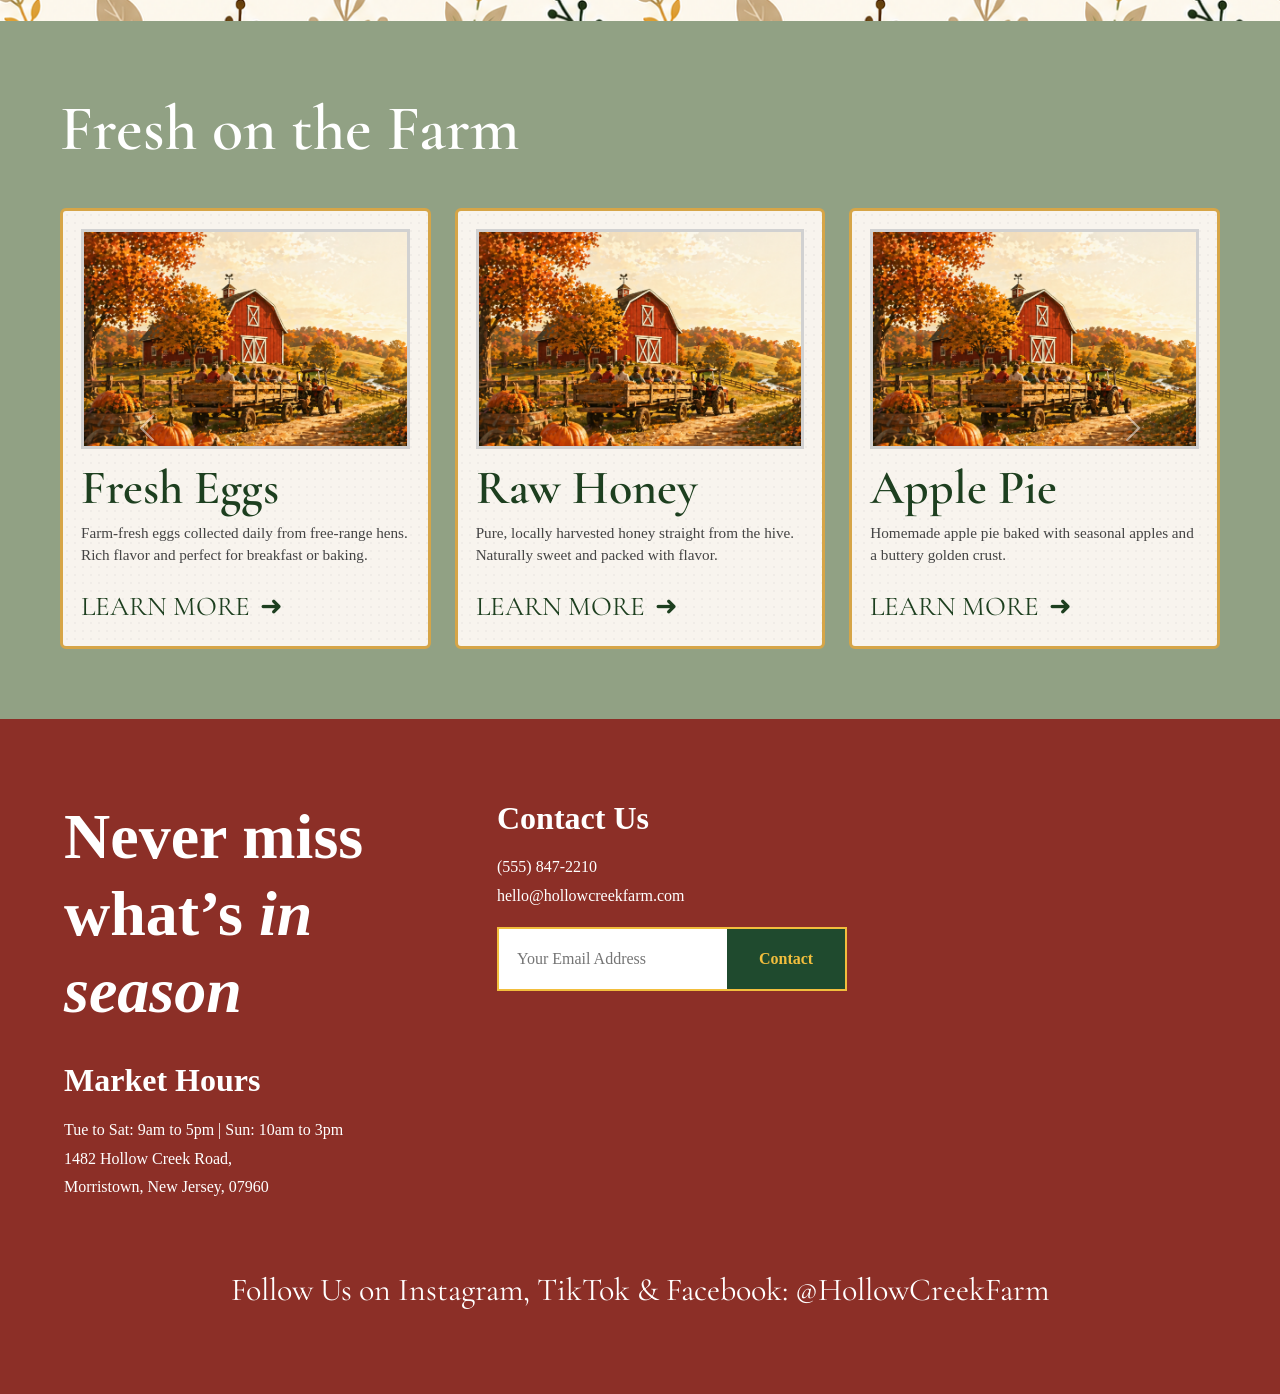
==== commit b02301ac: "1) cards done but needs photos/words, small page is weird 2) contact is almost done just needs to mo" ====
--- a/index.html
+++ b/index.html
@@ -6,6 +6,8 @@
   <meta name="viewport" content="width=device-width, initial-scale=1.0" />
   <title>Hollow Creek Farm</title>
   <link rel="preconnect" href="https://fonts.googleapis.com">
+  <link href="https://cdn.jsdelivr.net/npm/bootstrap@5.3.8/dist/css/bootstrap.min.css" rel="stylesheet"
+    integrity="sha384-sRIl4kxILFvY47J16cr9ZwB07vP4J8+LH7qKQnuqkuIAvNWLzeN8tE5YBujZqJLB" crossorigin="anonymous">
   <link
     href="https://fonts.googleapis.com/css2?family=Cormorant+Garamond:wght@300;400;500;600;700&family=Inter:wght@300;400;500;600&display=swap"
     rel="stylesheet">
@@ -396,58 +398,221 @@
 
   <!-- PRODUCTS -->
 
-  <section class="products">
-
-    <h2>Fresh on the Farm</h2>
-
-    <div class="product-grid">
-
-      <div class="product-card fade-up">
-
-        <div class="product-image"></div>
-
-        <h3>Fresh Eggs</h3>
-
-        <p>
-          Farm fresh eggs collected daily from our free-range hens.
-        </p>
-
-        <a href="#" class="learn-link">LEARN MORE →</a>
-
-      </div>
-
-      <div class="product-card fade-up">
-
-        <div class="product-image"></div>
-
-        <h3>Raw Honey</h3>
-
-        <p>
-          Local wildflower honey harvested straight from our hives.
-        </p>
-
-        <a href="#" class="learn-link">LEARN MORE →</a>
-
-      </div>
-
-      <div class="product-card fade-up">
-
-        <div class="product-image"></div>
-
-        <h3>Apple Pie</h3>
-
-        <p>
-          Homemade apple pies baked fresh every morning in our bakery.
-        </p>
-
-        <a href="#" class="learn-link">LEARN MORE →</a>
-
-      </div>
-
-    </div>
-
+  <section class="fresh-section">
+
+    <h1 class="section-title">Fresh on the Farm</h1>
+
+    <div id="farmCarousel" class="carousel slide">
+
+      <div class="carousel-inner">
+
+        <div class="carousel-item active">
+          <div class="row">
+            <div class="col-md-4">
+              <article class="card">
+                <div class="card-image image-placeholder">
+                  <img src="images/fallfarm.png" alt="">
+                </div>
+                <h2>Fresh Eggs</h2>
+                <p>
+                  Farm-fresh eggs collected daily from free-range hens.
+                  Rich flavor and perfect for breakfast or baking.
+                </p>
+                <a href="#" class="learn-more">
+                  LEARN MORE <span>➜</span>
+                </a>
+              </article>
+            </div>
+
+            <div class="col-md-4">
+              <article class="card">
+                <div class="card-image image-placeholder">
+                  <img src="images/fallfarm.png" alt="">
+                </div>
+                <h2>Raw Honey</h2>
+                <p>
+                  Pure, locally harvested honey straight from the hive.
+                  Naturally sweet and packed with flavor.
+                </p>
+                <a href="#" class="learn-more">
+                  LEARN MORE <span>➜</span>
+                </a>
+              </article>
+            </div>
+
+            <div class="col-md-4">
+              <article class="card">
+                <div class="card-image image-placeholder">
+                  <img src="images/fallfarm.png" alt="">
+                </div>
+                <h2>Apple Pie</h2>
+                <p>
+                  Homemade apple pie baked with seasonal apples and a
+                  buttery golden crust.
+                </p>
+                <a href="#" class="learn-more">
+                  LEARN MORE <span>➜</span>
+                </a>
+              </article>
+            </div>
+
+          </div>
+        </div>
+
+        <div class="carousel-item">
+          <div class="row">
+
+            <div class="col-md-4">
+              <article class="card">
+                <div class="card-image image-placeholder">
+                  <img src="images/fallfarm.png" alt="">
+                </div>
+                <h2>Goat Cheese</h2>
+                <p>
+                  Handcrafted artisan goat cheese made fresh each week.
+                </p>
+                <a href="#" class="learn-more">
+                  LEARN MORE <span>➜</span>
+                </a>
+              </article>
+            </div>
+
+            <div class="col-md-4">
+              <article class="card">
+                <div class="card-image image-placeholder">
+                  <img src="images/fallfarm.png" alt="">
+                </div>
+                <h2>Strawberries</h2>
+                <p>
+                  Sweet, juicy berries picked at peak ripeness.
+                </p>
+                <a href="#" class="learn-more">
+                  LEARN MORE <span>➜</span>
+                </a>
+              </article>
+            </div>
+
+            <div class="col-md-4">
+              <article class="card">
+                <div class="card-image image-placeholder">
+                  <img src="images/fallfarm.png" alt="">
+                </div>
+                <h2>Blueberries</h2>
+                <p>
+                  Plump, sweet blueberries bursting with antioxidants.
+                </p>
+                <a href="#" class="learn-more">
+                  LEARN MORE <span>➜</span>
+                </a>
+              </article>
+            </div>
+
+          </div>
+        </div>
+
+      </div>
+
+      <button class="carousel-control-prev" data-bs-target="#farmCarousel" data-bs-slide="prev">
+        <span class="carousel-control-prev-icon"></span>
+      </button>
+
+      <button class="carousel-control-next" data-bs-target="#farmCarousel" data-bs-slide="next">
+        <span class="carousel-control-next-icon"></span>
+      </button>
+
+    </div>
   </section>
 
+
+  <!-- <section class="fresh-section">
+
+    <h1 class="section-title">Fresh on the Farm</h1>
+    <div class="carousel-wrapper">
+
+      <button class="arrow left">&#8592;</button>
+
+      <div class="carousel">
+
+        <div class="carousel-track">
+
+          <article class="card">
+            <div class="card-image image-placeholder">
+              <img src="images/fallfarm.png" alt="">
+            </div>
+            <h2>Fresh Eggs</h2>
+            <p>
+              Farm-fresh eggs collected daily from free-range hens.
+              Rich flavor and perfect for breakfast or baking.
+            </p>
+            <a href="#" class="learn-more">
+              LEARN MORE <span>➜</span>
+            </a>
+          </article>
+
+          <article class="card">
+            <div class="card-image image-placeholder">
+              <img src="images/fallfarm.png" alt="">
+            </div>
+            <h2>Raw Honey</h2>
+            <p>
+              Pure, locally harvested honey straight from the hive.
+              Naturally sweet and packed with flavor.
+            </p>
+            <a href="#" class="learn-more">
+              LEARN MORE <span>➜</span>
+            </a>
+          </article>
+
+          <article class="card">
+            <div class="card-image image-placeholder">
+              <img src="images/fallfarm.png" alt="">
+            </div>
+            <h2>Apple Pie</h2>
+            <p>
+              Homemade apple pie baked with seasonal apples and a
+              buttery golden crust.
+            </p>
+            <a href="#" class="learn-more">
+              LEARN MORE <span>➜</span>
+            </a>
+          </article>
+
+          <article class="card">
+            <div class="card-image image-placeholder">
+              <img src="images/fallfarm.png" alt="">
+            </div>
+            <h2>Goat Cheese</h2>
+            <p>
+              Handcrafted artisan goat cheese made fresh each week.
+            </p>
+            <a href="#" class="learn-more">
+              LEARN MORE <span>➜</span>
+            </a>
+          </article>
+
+          <article class="card">
+            <div class="card-image image-placeholder">
+              <img src="images/fallfarm.png" alt="">
+            </div>
+            <h2>Strawberries</h2>
+            <p>
+              Sweet, juicy berries picked at peak ripeness.
+            </p>
+            <a href="#" class="learn-more">
+              LEARN MORE <span>➜</span>
+            </a>
+          </article>
+
+        </div>
+
+      </div>
+
+      <button class="arrow right">&#8594;</button>
+
+    </div> 
+
+  </section> -->
+
   <!-- FOOTER -->
 
   <footer class="footer">
@@ -455,13 +620,12 @@
     <div class="footer-grid">
 
       <div>
-        <h2>Never miss what’s in season</h2>
+        <h2>Never miss <br> what’s <i>in season </i></h2>
 
         <h3>Market Hours</h3>
 
         <p>
-          Tue to Sat: 9am to 5pm<br>
-          Sun: 10am to 3pm<br><br>
+          Tue to Sat: 9am to 5pm | Sun: 10am to 3pm <br>
 
           1482 Hollow Creek Road,<br>
           Morristown, New Jersey, 07960
@@ -475,9 +639,6 @@
           (555) 847-2210<br>
           hello@hollowcreekfarm.com
         </p>
-      </div>
-
-      <div>
 
         <div class="newsletter">
           <input type="email" placeholder="Your Email Address">
@@ -497,8 +658,12 @@
   <div class="cursor" id="cursor"></div>
   <div class="cursor-ring" id="cursorRing"></div>
 
-  <script src="script.js"></script>
-
+  <script src="https://cdn.jsdelivr.net/npm/bootstrap@5.3.8/dist/js/bootstrap.bundle.min.js"
+    integrity="sha384-FKyoEForCGlyvwx9Hj09JcYn3nv7wiPVlz7YYwJrWVcXK/BmnVDxM+D2scQbITxI"
+    crossorigin="anonymous"></script>
 </body>
+<script src="script.js"></script>
+
+</body>
 
 </html>
--- a/style.css
+++ b/style.css
@@ -1,30 +1,30 @@
-*{
-    margin:0;
-    padding:0;
-    box-sizing:border-box;
-}
-
-:root{
-    --cream:#F7F3EA;
-    --gold:#F2BE3D;
-    --deep-gold:#D9B26D;
-    --green:#1F4A2E;
-    --sage:#7BA17A;
-    --red:#8C2F27;
-    --text:#2d2d2d;
-    --white:#fff;
-}
-
-html{
-    scroll-behavior:smooth;
-}
-
-body{
-    font-family:'Inter',sans-serif;
-    background:var(--cream);
-    color:var(--text);
-    overflow-x:hidden;
-    cursor:none;
+* {
+    margin: 0;
+    padding: 0;
+    box-sizing: border-box;
+}
+
+:root {
+    --cream: #F7F3EA;
+    --gold: #F2BE3D;
+    --deep-gold: #D9B26D;
+    --green: #1F4A2E;
+    --sage: #7BA17A;
+    --red: #8C2F27;
+    --text: #2d2d2d;
+    --white: #fff;
+}
+
+html {
+    scroll-behavior: smooth;
+}
+
+body {
+    font-family: 'Inter', sans-serif;
+    background: var(--cream);
+    color: var(--text);
+    overflow-x: hidden;
+    cursor: none;
 }
 
 /* ------------------------
@@ -36,658 +36,773 @@
 
 /* Main dot */
 .cursor {
-  position: fixed;
-  width: 10px;
-  height: 10px;
-  background: #5a6b3a;
-  border-radius: 50%;
-  pointer-events: none;
-  z-index: 9999;
-  transform: translate(-50%, -50%);
-  transition:
-    transform 0.1s,
-    width 0.3s ease,
-    height 0.3s ease,
-    background 0.3s ease;
+    position: fixed;
+    width: 10px;
+    height: 10px;
+    background: #5a6b3a;
+    border-radius: 50%;
+    pointer-events: none;
+    z-index: 9999;
+    transform: translate(-50%, -50%);
+    transition:
+        transform 0.1s,
+        width 0.3s ease,
+        height 0.3s ease,
+        background 0.3s ease;
 }
 
 /* Ring */
 .cursor-ring {
-  position: fixed;
-  width: 36px;
-  height: 36px;
-  border: 1px solid #5a6b3a;
-  border-radius: 50%;
-  pointer-events: none;
-  z-index: 9998;
-  transform: translate(-50%, -50%);
-  transition:
-    transform 0.18s ease,
-    width 0.3s ease,
-    height 0.3s ease,
-    opacity 0.3s ease;
-  opacity: 0.6;
+    position: fixed;
+    width: 36px;
+    height: 36px;
+    border: 1px solid #5a6b3a;
+    border-radius: 50%;
+    pointer-events: none;
+    z-index: 9998;
+    transform: translate(-50%, -50%);
+    transition:
+        transform 0.18s ease,
+        width 0.3s ease,
+        height 0.3s ease,
+        opacity 0.3s ease;
+    opacity: 0.6;
 }
 
 /* Disable on touch devices */
 @media (max-width: 768px) {
-  body {
-    cursor: auto;
-  }
-
-  .cursor,
-  .cursor-ring {
-    display: none;
-  }
-}
-
-
-
-h1,h2,h3,h4{
-    font-family:'Playfair Display',serif;
-    font-weight:600;
-}
-
-h1{
-    font-size:1.5rem;
-}
-
-h2{
-    font-size:1rem;
-}
-
-img{
-    width:100%;
-    display:block;
+    body {
+        cursor: auto;
+    }
+
+    .cursor,
+    .cursor-ring {
+        display: none;
+    }
+}
+
+
+
+h1,
+h2,
+h3,
+h4 {
+    font-family: 'Playfair Display', serif;
+    font-weight: 600;
+}
+
+h1 {
+    font-size: 1.5rem;
+}
+
+h2 {
+    font-size: 1rem;
+}
+
+h2 {
+    font-size: 1rem;
+}
+
+img {
+    width: 100%;
+    display: block;
 }
 
 /* NAVBAR */
 
-.navbar{
-    width:100%;
-    background:#f7f3eb;
-    border-bottom:2px solid #d8c8aa;
-    position:sticky;
-    top:0;
-    z-index:999;
-}
-
-.nav-container{
-    max-width:1400px;
-    margin:auto;
-    display:flex;
-    align-items:center;
-    justify-content:space-between;
-    padding:1rem 2rem;
-}
-
-.logo{
-    height:100px;
-    width:100px;
-}
-
-.nav-links{
-    display:flex;
-    gap:2rem;
-    list-style:none;
-}
-
-.nav-links a{
-    text-decoration:none;
-    color:#222;
-    font-weight:500;
-    position:relative;
-    transition:.3s;
-}
-
-.nav-links a:hover{
-    color:var(--green);
-}
-
-.nav-links a::after{
-    content:"";
-    position:absolute;
-    left:0;
-    bottom:-5px;
-    width:0;
-    height:2px;
-    background:var(--red);
-    transition:.3s;
-}
-
-.nav-links a:hover::after{
-    width:100%;
-}
-
-.visit-btn{
-    background:var(--green);
-    color:white;
-    padding:14px 26px;
-    border:none;
-    border-radius:6px;
-    font-weight:600;
-    cursor:pointer;
-    transition:.3s;
-}
-
-.visit-btn:hover{
-    background:#173623;
-    transform:translateY(-2px);
+.navbar {
+    width: 100%;
+    background: #f7f3eb;
+    border-bottom: 2px solid #d8c8aa;
+    position: sticky;
+    top: 0;
+    z-index: 999;
+}
+
+.nav-container {
+    max-width: 1400px;
+    margin: auto;
+    display: flex;
+    align-items: center;
+    justify-content: space-between;
+    padding: 1rem 2rem;
+}
+
+.logo {
+    height: 100px;
+    width: 100px;
+}
+
+.nav-links {
+    display: flex;
+    gap: 2rem;
+    list-style: none;
+}
+
+.nav-links a {
+    text-decoration: none;
+    color: #222;
+    font-weight: 500;
+    position: relative;
+    transition: .3s;
+}
+
+.nav-links a:hover {
+    color: var(--green);
+}
+
+.nav-links a::after {
+    content: "";
+    position: absolute;
+    left: 0;
+    bottom: -5px;
+    width: 0;
+    height: 2px;
+    background: var(--red);
+    transition: .3s;
+}
+
+.nav-links a:hover::after {
+    width: 100%;
+}
+
+.visit-btn {
+    background: var(--green);
+    color: white;
+    padding: 14px 26px;
+    border: none;
+    border-radius: 6px;
+    font-weight: 600;
+    cursor: pointer;
+    transition: .3s;
+}
+
+.visit-btn:hover {
+    background: #173623;
+    transform: translateY(-2px);
 }
 
 /* HERO */
 
-.hero{
-    display:grid;
-    grid-template-columns:1fr 1fr;
-    min-height:90vh;
-}
-
-.hero-left{
-    background:var(--gold);
-    padding:5rem 4rem;
-    display:flex;
-    flex-direction:column;
-    justify-content:center;
-}
-
-.hero-left span{
-    font-size:1.3rem;
-    margin-bottom:1rem;
-    font-family:'Cormorant Garamond',serif;
-}
-
-.hero-left h1{
-    font-size:5.5rem;
-    line-height:0.9;
-    margin-bottom:2rem;
-}
-
-.hero-left p{
-    max-width:500px;
-    line-height:1.8;
-    margin-bottom:2rem;
-}
-
-.hero-buttons{
-    display:flex;
-    gap:2rem;
-    align-items:center;
-    flex-wrap:wrap;
-}
-
-.primary-btn{
-    background:var(--green);
-    color:white;
-    padding:16px 28px;
-    text-decoration:none;
-    font-weight:600;
-    transition:.3s;
-}
-
-.primary-btn:hover{
-    background:#173623;
-}
-
-.text-link{
-    text-decoration:none;
-    color:black;
-    font-weight:600;
-    font-size:1.1rem;
-}
-
-.hero-right{
-    background:center;
-  
-    position:relative;
-}
-
-.hero-right::after{
-    content:"";
-    position:absolute;
-    inset:0;
-    background:rgba(0,0,0,0.12);
+.hero {
+    display: grid;
+    grid-template-columns: 1fr 1fr;
+    min-height: 90vh;
+}
+
+.hero-left {
+    background: var(--gold);
+    padding: 5rem 4rem;
+    display: flex;
+    flex-direction: column;
+    justify-content: center;
+}
+
+.hero-left span {
+    font-size: 1.3rem;
+    margin-bottom: 1rem;
+    font-family: 'Cormorant Garamond', serif;
+}
+
+.hero-left h1 {
+    font-size: 5.5rem;
+    line-height: 0.9;
+    margin-bottom: 2rem;
+}
+
+.hero-left p {
+    max-width: 500px;
+    line-height: 1.8;
+    margin-bottom: 2rem;
+}
+
+.hero-buttons {
+    display: flex;
+    gap: 2rem;
+    align-items: center;
+    flex-wrap: wrap;
+}
+
+.primary-btn {
+    background: var(--green);
+    color: white;
+    padding: 16px 28px;
+    text-decoration: none;
+    font-weight: 600;
+    transition: .3s;
+}
+
+.primary-btn:hover {
+    background: #173623;
+}
+
+.text-link {
+    text-decoration: none;
+    color: black;
+    font-weight: 600;
+    font-size: 1.1rem;
+}
+
+.hero-right {
+    background: center;
+
+    position: relative;
+}
+
+.hero-right::after {
+    content: "";
+    position: absolute;
+    inset: 0;
+    background: rgba(0, 0, 0, 0.12);
 }
 
 /* TICKER */
 
 .ticker {
-  background-color: var(--red);
-  padding: 0.5rem 0;
-  overflow: hidden;
-  white-space: nowrap;
+    background-color: var(--red);
+    padding: 0.5rem 0;
+    overflow: hidden;
+    white-space: nowrap;
 }
 
 .ticker__track {
-  display: inline-flex;
-  animation: ticker-scroll 25s linear infinite;
+    display: inline-flex;
+    animation: ticker-scroll 25s linear infinite;
 }
 
 /* Individual ticker item — change padding to adjust spacing */
 .ticker__item {
-  font-family: var(--font-mono);
-  font-size: var(--text-xs);
-  letter-spacing: 0.15em;
-  text-transform: uppercase;
-  color: var(--cream);
-  padding: 0 2.5rem;
+    font-family: var(--font-mono);
+    font-size: var(--text-xs);
+    letter-spacing: 0.15em;
+    text-transform: uppercase;
+    color: var(--cream);
+    padding: 0 2.5rem;
 }
 
 @keyframes ticker-scroll {
-  from {
-    transform: translateX(0);
-  }
-
-  to {
-    transform: translateX(-50%);
-  }
+    from {
+        transform: translateX(0);
+    }
+
+    to {
+        transform: translateX(-50%);
+    }
 }
 
 
 /* SEASON MENU */
 
-.menu-section{
-    padding:6rem 5%;
-    background:linear-gradient(rgba(255, 255, 255, 0.3),rgba(255, 255, 255, 0.3)), url('images/wheatback.png') center/cover;
-}
-
-.menu-grid{
-    display:grid;
-    grid-template-columns:1.2fr .8fr;
-    gap:2rem;
-    align-items:center;
-}
-
-.menu-image{
-    height:300px;
-    background:url('images/family-apples.png') center/cover;
-    border:4px solid #d6aa44;
-}
-
-.menu-title{
-    background:var(--green);
-    color:white;
-    padding:2rem;
-}
-
-.menu-title h2{
-    font-size:6.5rem;
-    line-height:1;
-}
-
-.menu-cards{
-    margin-top:3rem;
-    display:grid;
-    grid-template-columns:repeat(4,1fr);
-    gap:2rem;
-}
-
-.menu-card{
-    background:#1f3f1ec9;
-    padding:2rem;
-    text-align:center;
-    color:white;
-    min-height:200px;
+.menu-section {
+    padding: 6rem 5%;
+    background: linear-gradient(rgba(255, 255, 255, 0.3), rgba(255, 255, 255, 0.3)), url('images/wheatback.png') center/cover;
+}
+
+.menu-grid {
+    display: grid;
+    grid-template-columns: 1.2fr .8fr;
+    gap: 2rem;
+    align-items: center;
+}
+
+.menu-image {
+    height: 300px;
+    background: url('images/family-apples.png') center/cover;
+    border: 4px solid #d6aa44;
+}
+
+.menu-title {
+    background: var(--green);
+    color: white;
+    padding: 2rem;
+}
+
+.menu-title h2 {
+    font-size: 6.5rem;
+    line-height: 1;
+}
+
+.menu-cards {
+    margin-top: 3rem;
+    display: grid;
+    grid-template-columns: repeat(4, 1fr);
+    gap: 2rem;
+}
+
+.menu-card {
+    background: #1f3f1ec9;
+    padding: 2rem;
+    text-align: center;
+    color: white;
+    min-height: 200px;
+    display: flex;
+    align-items: center;
+    justify-content: center;
+    font-family: 'Cormorant Garamond', serif;
+    font-size: 2rem;
+    transition: .4s;
+    display: none;
+}
+
+.menu-card:hover {
+    transform: translateY(-10px);
+    background: var(--green);
+}
+
+/* EVENTS */
+
+.events {
+    background: var(--gold);
+    padding: 6rem 5%;
+}
+
+.events-top {
+    display: flex;
+    justify-content: space-between;
+    align-items: center;
+    margin-bottom: 2rem;
+    flex-wrap: wrap;
+    gap: 1rem;
+}
+
+.events-top h2 {
+    font-size: 4rem;
+    color: white;
+}
+
+.calendar-link {
+    text-decoration: none;
+    color: white;
+    font-size: 2rem;
+    font-family: 'Cormorant Garamond', serif;
+}
+
+.filters {
+    display: flex;
+    gap: 1rem;
+    margin-bottom: 2rem;
+    flex-wrap: wrap;
+}
+
+.filter-btn {
+    border: none;
+    background: var(--green);
+    color: white;
+    padding: 12px 22px;
+    cursor: pointer;
+    border-radius: 4px;
+    transition: .3s;
+}
+
+.filter-btn.active,
+.filter-btn:hover {
+    background: #173623;
+}
+
+.event-cards {
+    display: grid;
+    grid-template-columns: repeat(3, 1fr);
+    gap: 2rem;
+}
+
+.event-card {
+    background: #f9f3ea;
+    border: 3px solid var(--green);
+    padding: 2rem;
+    transition: .4s;
+}
+
+.event-card.red {
+    background: var(--red);
+    color: white;
+}
+
+.event-card:hover {
+    transform: translateY(-8px);
+}
+
+.event-card h3 {
+    font-size: 2.5rem;
+    margin-bottom: 1rem;
+}
+
+.event-card p {
+    line-height: 1.7;
+    margin-bottom: 1.5rem;
+}
+
+.event-card a {
+    color: inherit;
+    text-decoration: none;
+    font-weight: 700;
+}
+
+/* STORY */
+
+.story {
+    padding: 6rem 5%;
+    background:
+        /* linear-gradient(rgba(255,255,255,0.82),rgba(255,255,255,0.82)), */
+        url('images/leafy-background.png') center/cover;
+}
+
+.story-body {
+    background: #f6f0e6;
+    border: 2px solid #d6aa44;
+    padding: 1.5rem;
+    text-align: left;
+    margin-bottom: 3.7rem;
+}
+
+.story-title {
+    background: #f6f0e6;
+    border: 2px solid #d6aa44;
+    padding: 1.5rem;
+    text-align: left;
+    margin-bottom: 3.7rem;
+}
+
+.about-banner {
+    width: 100%;
+    height: auto;
+    margin: 2rem 0;
+}
+
+.story-grid {
+    display: grid;
+    grid-template-columns: 1fr 1fr;
+    gap: 3rem;
+    align-items: center;
+}
+
+.story-image {
+    height: 500px;
+    background: url('images/family-apples.png') center/cover;
+    border: 4px solid #d6aa44;
+}
+
+.story-content h2 {
+    font-size: 4rem;
+    margin-bottom: 1rem;
+}
+
+.story-content p {
+    line-height: 1.9;
+    margin-bottom: 2rem;
+}
+
+.stats {
+    display: grid;
+    grid-template-columns: repeat(3, 1fr);
+    gap: 1rem;
+}
+
+.stat {
+    background: #f6f0e6;
+    border: 2px solid #d6aa44;
+    padding: 1.5rem;
+    text-align: center;
+}
+
+.stat h3 {
+    font-size: 3rem;
+    color: var(--green);
+}
+
+/* ======================
+   CARDS
+====================== */
+* {
+    margin: 0;
+    padding: 0;
+    box-sizing: border-box;
+}
+
+body {
+    background: #91a184;
+    font-family: 'Lora', serif;
+}
+
+/* ======================
+   SECTION
+====================== */
+
+.fresh-section {
+    padding: 70px 60px;
+    position: relative;
+}
+
+.section-title {
+    color: white;
+    font-size: 4rem;
+    font-family: 'Cormorant Garamond', serif;
+    margin-bottom: 40px;
+}
+
+/* ======================
+   CAROUSEL
+====================== */
+
+.carousel-wrapper {
+    position: relative;
+    display: flex;
+    align-items: center;
+}
+
+.carousel{
+    overflow:hidden;
+    width:100%;
+}
+
+.carousel-track{
     display:flex;
-    align-items:center;
-    justify-content:center;
-    font-family:'Cormorant Garamond',serif;
-    font-size:2rem;
-    transition:.4s;
-    display:none;
-}
-
-.menu-card:hover{
-    transform:translateY(-10px);
-    background:var(--green);
-}
-
-/* EVENTS */
-
-.events{
-    background:var(--gold);
-    padding:6rem 5%;
-}
-
-.events-top{
-    display:flex;
-    justify-content:space-between;
-    align-items:center;
-    margin-bottom:2rem;
-    flex-wrap:wrap;
-    gap:1rem;
-}
-
-.events-top h2{
-    font-size:4rem;
-    color:white;
-}
-
-.calendar-link{
-    text-decoration:none;
-    color:white;
-    font-size:2rem;
-    font-family:'Cormorant Garamond',serif;
-}
-
-.filters{
-    display:flex;
-    gap:1rem;
-    margin-bottom:2rem;
-    flex-wrap:wrap;
-}
-
-.filter-btn{
-    border:none;
-    background:var(--green);
-    color:white;
-    padding:12px 22px;
-    cursor:pointer;
-    border-radius:4px;
-    transition:.3s;
-}
-
-.filter-btn.active,
-.filter-btn:hover{
-    background:#173623;
-}
-
-.event-cards{
-    display:grid;
-    grid-template-columns:repeat(3,1fr);
-    gap:2rem;
-}
-
-.event-card{
-    background:#f9f3ea;
-    border:3px solid var(--green);
-    padding:2rem;
-    transition:.4s;
-}
-
-.event-card.red{
-    background:var(--red);
-    color:white;
-}
-
-.event-card:hover{
-    transform:translateY(-8px);
-}
-
-.event-card h3{
-    font-size:2.5rem;
-    margin-bottom:1rem;
-}
-
-.event-card p{
-    line-height:1.7;
-    margin-bottom:1.5rem;
-}
-
-.event-card a{
-    color:inherit;
-    text-decoration:none;
-    font-weight:700;
-}
-
-/* STORY */
-
-.story{
-    padding:6rem 5%;
-    background:
-    /* linear-gradient(rgba(255,255,255,0.82),rgba(255,255,255,0.82)), */
-    url('images/leafy-background.png') center/cover;
-}
-
-.story-body{
-    background:#f6f0e6;
-    border:2px solid #d6aa44;
-    padding:1.5rem;
-    text-align:left;
-    margin-bottom:3.7rem;
-}
-
-.story-title{
-    background:#f6f0e6;
-    border:2px solid #d6aa44;
-    padding:1.5rem;
-    text-align:left;
-    margin-bottom:3.7rem;
-}
-
-.about-banner{
+    gap:20px;
+    transition:transform .5s ease;
+    will-change:transform;
+}
+
+/* ======================
+   CARD
+====================== */
+
+.card {
+    min-width: 350px;
+    border: 3px solid #d6a547;
+    padding: 18px;
+    background-color: #f8f4ee;
+    background-image:
+        radial-gradient(rgba(0, 0, 0, .03) 1px, transparent 1px);
+    background-size: 8px 8px;
+    transition: .35s;
+}
+
+.card-image{
+    height:220px;
+    overflow:hidden;
+    margin-bottom:15px;
+}
+
+.card-image img{
     width:100%;
-    height:auto;
-    margin:2rem 0;
-}
-
-.story-grid{
-    display:grid;
-    grid-template-columns:1fr 1fr;
-    gap:3rem;
-    align-items:center;
-}
-
-.story-image{
-    height:500px;
-    background:url('images/family-apples.png') center/cover;
-    border:4px solid #d6aa44;
-}
-
-.story-content h2{
-    font-size:4rem;
-    margin-bottom:1rem;
-}
-
-.story-content p{
-    line-height:1.9;
-    margin-bottom:2rem;
-}
-
-.stats{
-    display:grid;
-    grid-template-columns:repeat(3,1fr);
-    gap:1rem;
-}
-
-.stat{
-    background:#f6f0e6;
-    border:2px solid #d6aa44;
-    padding:1.5rem;
-    text-align:center;
-}
-
-.stat h3{
-    font-size:3rem;
-    color:var(--green);
-}
-
-/* PRODUCTS */
-
-.products{
-    background:var(--sage);
-    padding:6rem 5%;
-}
-
-.products h2{
-    color:white;
-    font-size:4rem;
-    margin-bottom:3rem;
-}
-
-.product-grid{
-    display:grid;
-    grid-template-columns:repeat(3,1fr);
-    gap:2rem;
-}
-
-.product-card{
-    background:#f9f3ea;
-    border:4px solid #d6aa44;
-    padding:1rem;
-    transition:.4s;
-}
-
-.product-card:hover{
-    transform:translateY(-10px);
-}
-
-.product-image{
-    height:240px;
-    margin-bottom:1rem;
-}
-
-.product-card:nth-child(1) .product-image{
-    background:url('images/apple-pie.png') center/cover;
-}
-
-.product-card:nth-child(2) .product-image{
-    background:url('images/local-honey.png') center/cover;
-}
-
-.product-card:nth-child(3) .product-image{
-    background:url('images/seasonal-events.png') center/cover;
-}
-
-.product-card h3{
-    font-size:3rem;
-    color:var(--green);
-}
-
-.product-card p{
-    line-height:1.7;
-    margin:1rem 0;
-}
-
-.learn-link{
-    text-decoration:none;
-    color:black;
-    font-weight:700;
-}
+    height:100%;
+    object-fit:cover;
+    transition: transform .5s ease;
+}
+
+.card:hover img {
+    transform: scale(1.08);
+}
+
+.image-placeholder {
+    border: 3px solid #d1d1d1;
+    display: flex;
+    align-items: center;
+    justify-content: center;
+    color: #333;
+    margin-bottom: 15px;
+}
+
+.card h2 {
+    font-family: 'Cormorant Garamond', serif;
+    font-size: 3rem;
+    color: #1d3f1f;
+    margin-bottom: 10px;
+    line-height: 1;
+}
+
+.card p {
+    color: #444;
+    line-height: 1.5;
+    margin-bottom: 20px;
+    font-size: .95rem;
+}
+
+.learn-more {
+    text-decoration: none;
+    color: #1d3f1f;
+    font-size: 1.7rem;
+    font-family: 'Cormorant Garamond', serif;
+    display: inline-flex;
+    align-items: center;
+    gap: 10px;
+}
+
+.learn-more span {
+    transition: .3s;
+}
+
+.learn-more:hover span {
+    transform: translateX(6px);
+}
+
+/* ======================
+   ARROWS
+====================== */
+
+.arrow {
+    background: none;
+    border: none;
+    cursor: pointer;
+    color: #1d3f1f;
+    font-size: 4rem;
+    font-weight: bold;
+    padding: 10px;
+    z-index: 10;
+}
+
+.arrow:hover {
+    transform: scale(1.1);
+}
+
+/* ======================
+   RESPONSIVE
+====================== */
+
+@media(max-width:900px) {
+
+    .fresh-section {
+        padding: 40px 20px;
+    }
+
+    .section-title {
+        font-size: 3rem;
+    }
+
+    .card {
+        min-width: 280px;
+    }
+
+    .card h2 {
+        font-size: 2.5rem;
+    }
+}
+
 
 /* FOOTER */
 
-.footer{
-    background:var(--red);
-    color:white;
-    padding:5rem 5%;
-}
-
-.footer-grid{
-    display:grid;
-    grid-template-columns:1.2fr 1fr 1fr;
-    gap:3rem;
-}
-
-.footer h2{
-    font-size:4rem;
-    margin-bottom:2rem;
-}
-
-.footer h3{
-    font-size:2rem;
-    margin-bottom:1rem;
-}
-
-.footer p{
-    line-height:1.8;
-}
-
-.newsletter{
-    display:flex;
-    margin-top:1rem;
-}
-
-.newsletter input{
-    flex:1;
-    padding:18px;
-    border:none;
-    outline:none;
-    font-size:1rem;
-}
-
-.newsletter button{
-    border:none;
-    background:var(--green);
-    color:white;
-    padding:0 2rem;
-    cursor:pointer;
-    font-weight:600;
-}
-
-.social{
-    margin-top:3rem;
-    text-align:center;
-    font-size:1.4rem;
-    font-family:'Cormorant Garamond',serif;
+.footer {
+    background: var(--red);
+    color: white;
+    padding: 5rem 5%;
+}
+
+.footer-grid {
+    display: grid;
+    grid-template-columns: 1.2fr 1fr 1fr;
+    gap: 3rem;
+}
+
+.footer h2 {
+    font-size: 4rem;
+    margin-bottom: 2rem;
+}
+
+.footer h3 {
+    font-size: 2rem;
+    margin-bottom: 1rem;
+}
+
+.footer p {
+    line-height: 1.8;
+}
+
+.newsletter {
+    display: flex;
+    margin-top: 1rem;
+    border:2px solid var(--gold);
+}
+
+.newsletter input {
+    flex: 1;
+    padding: 18px;
+    border: none;
+    outline: none;
+    font-size: 1rem;
+}
+
+.newsletter button {
+    border: none;
+    background: var(--green);
+    color: var(--gold);
+    padding: 0 2rem;
+    cursor: pointer;
+    font-weight: 600;
+    z-index:2;
+}
+
+.social {
+    margin-top: 3rem;
+    text-align: center;
+    font-size: 2rem;
+    font-family: 'Cormorant Garamond', serif;
 }
 
 /* SCROLL ANIMATION */
 
-.fade-up{
-    opacity:0;
-    transform:translateY(40px);
-    transition:1s;
-}
-
-.fade-up.show{
-    opacity:1;
-    transform:translateY(0);
+.fade-up {
+    opacity: 0;
+    transform: translateY(40px);
+    transition: 1s;
+}
+
+.fade-up.show {
+    opacity: 1;
+    transform: translateY(0);
 }
 
 /* RESPONSIVE */
 
-@media(max-width:1100px){
-
-.hero{
-    grid-template-columns:1fr;
-}
-
-.menu-grid,
-.story-grid,
-.footer-grid{
-    grid-template-columns:1fr;
-}
-
-.menu-cards,
-.event-cards,
-.product-grid{
-    grid-template-columns:1fr 1fr;
-}
-
-.hero-left h1{
-    font-size:4.5rem;
-}
-
-}
-
-@media(max-width:700px){
-
-.nav-links{
-    display:none;
-}
-
-.menu-cards,
-.event-cards,
-.product-grid,
-.stats{
-    grid-template-columns:1fr;
-}
-
-.hero-left{
-    padding:4rem 2rem;
-}
-
-.hero-left h1{
-    font-size:3.5rem;
-}
-
-.menu-title h2,
-.events-top h2,
-.story-content h2,
-.products h2,
-.footer h2{
-    font-size:3rem;
-}
-
-}
+@media(max-width:1100px) {
+
+    .hero {
+        grid-template-columns: 1fr;
+    }
+
+    .menu-grid,
+    .story-grid,
+    .footer-grid {
+        grid-template-columns: 1fr;
+    }
+
+    .menu-cards,
+    .event-cards,
+    .product-grid {
+        grid-template-columns: 1fr 1fr;
+    }
+
+    .hero-left h1 {
+        font-size: 4.5rem;
+    }
+
+}
+
+@media(max-width:700px) {
+
+    .nav-links {
+        display: none;
+    }
+
+    .menu-cards,
+    .event-cards,
+    .product-grid,
+    .stats {
+        grid-template-columns: 1fr;
+    }
+
+    .hero-left {
+        padding: 4rem 2rem;
+    }
+
+    .hero-left h1 {
+        font-size: 3.5rem;
+    }
+
+    .menu-title h2,
+    .events-top h2,
+    .story-content h2,
+    .products h2,
+    .footer h2 {
+        font-size: 3rem;
+    }
+
+}
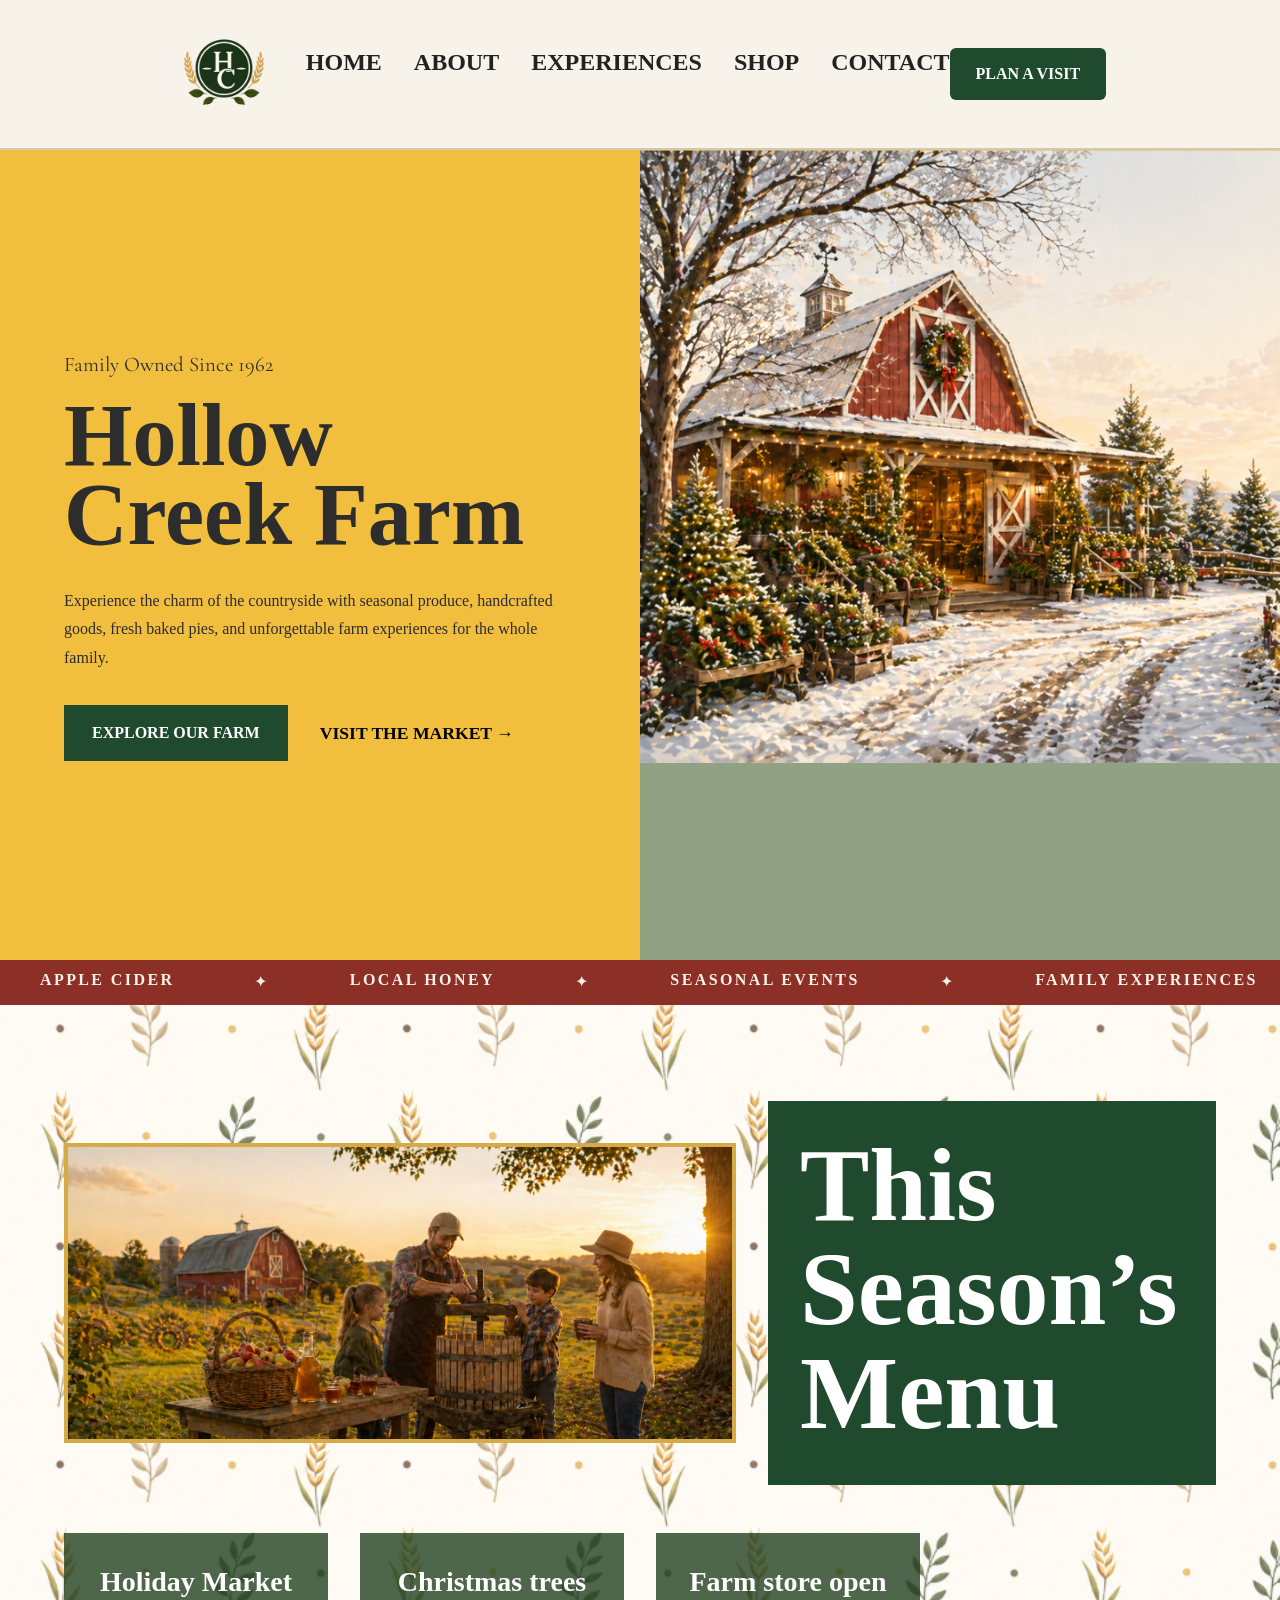
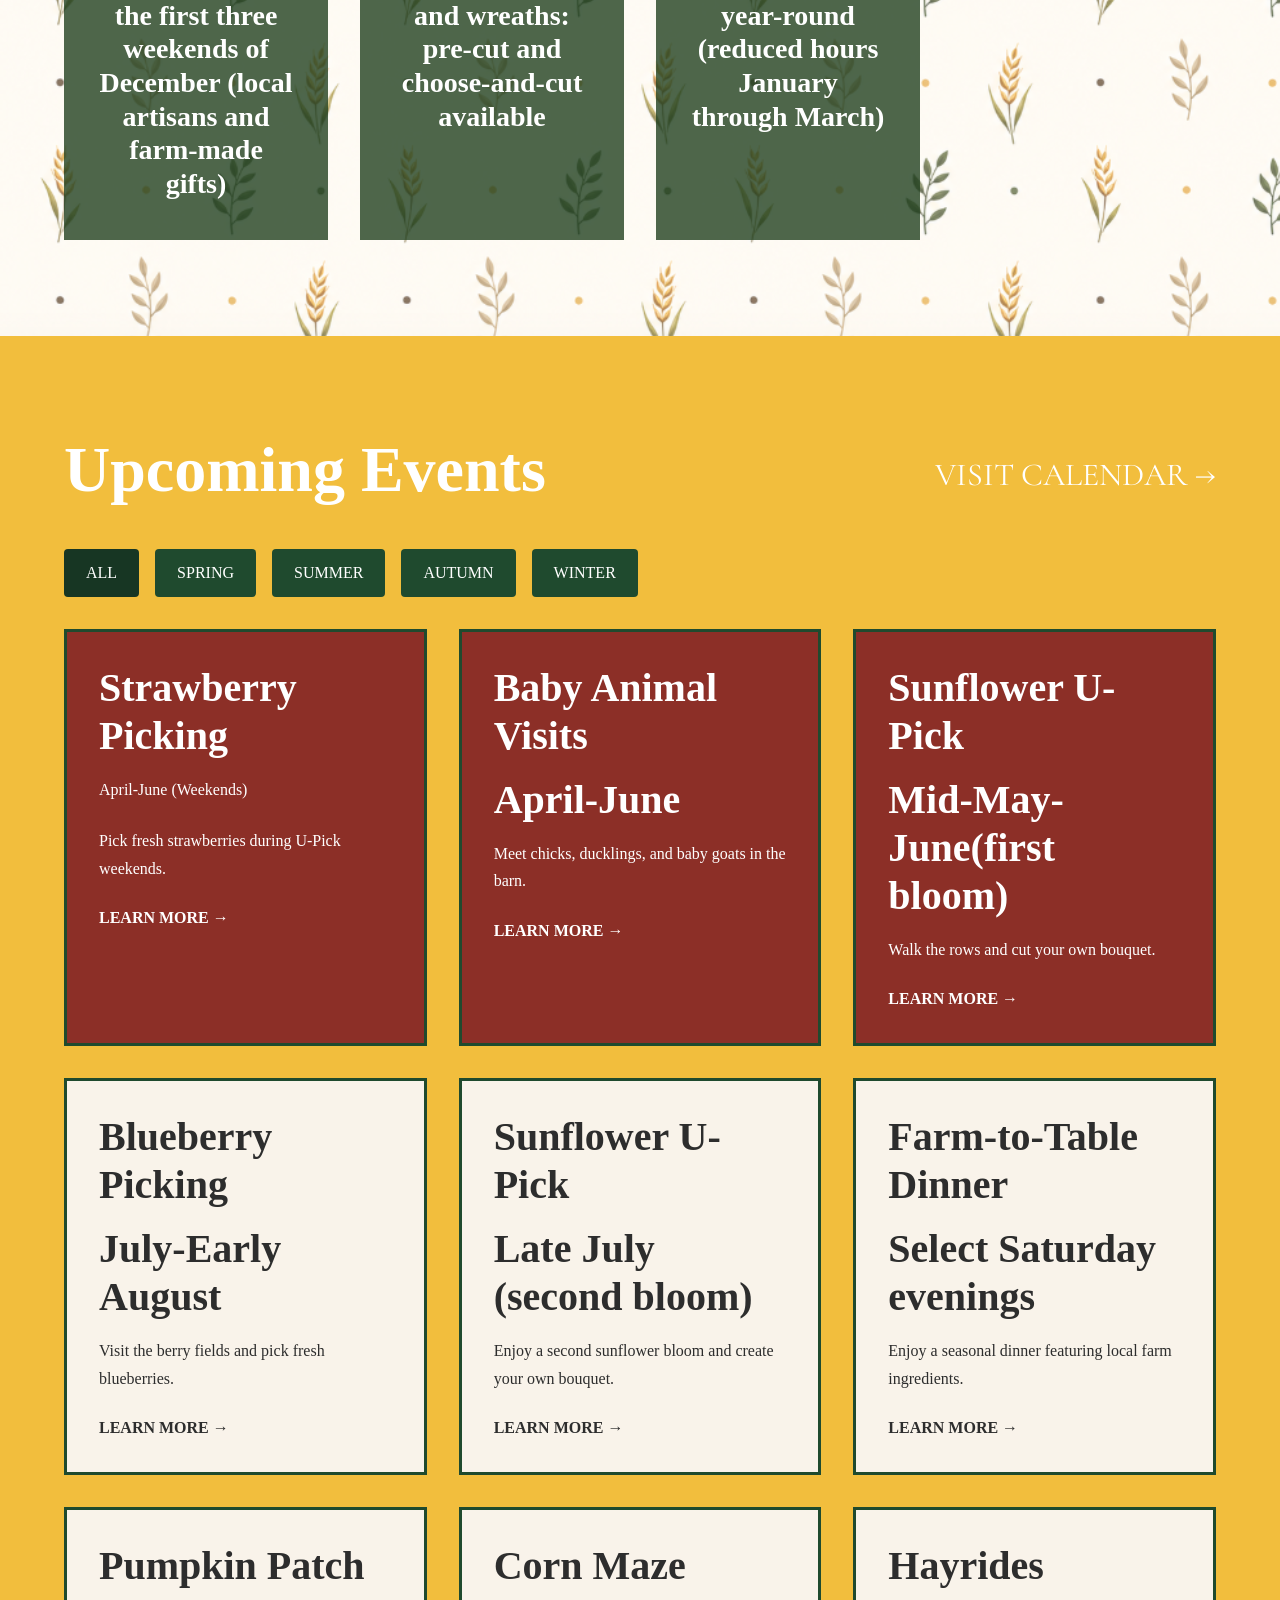
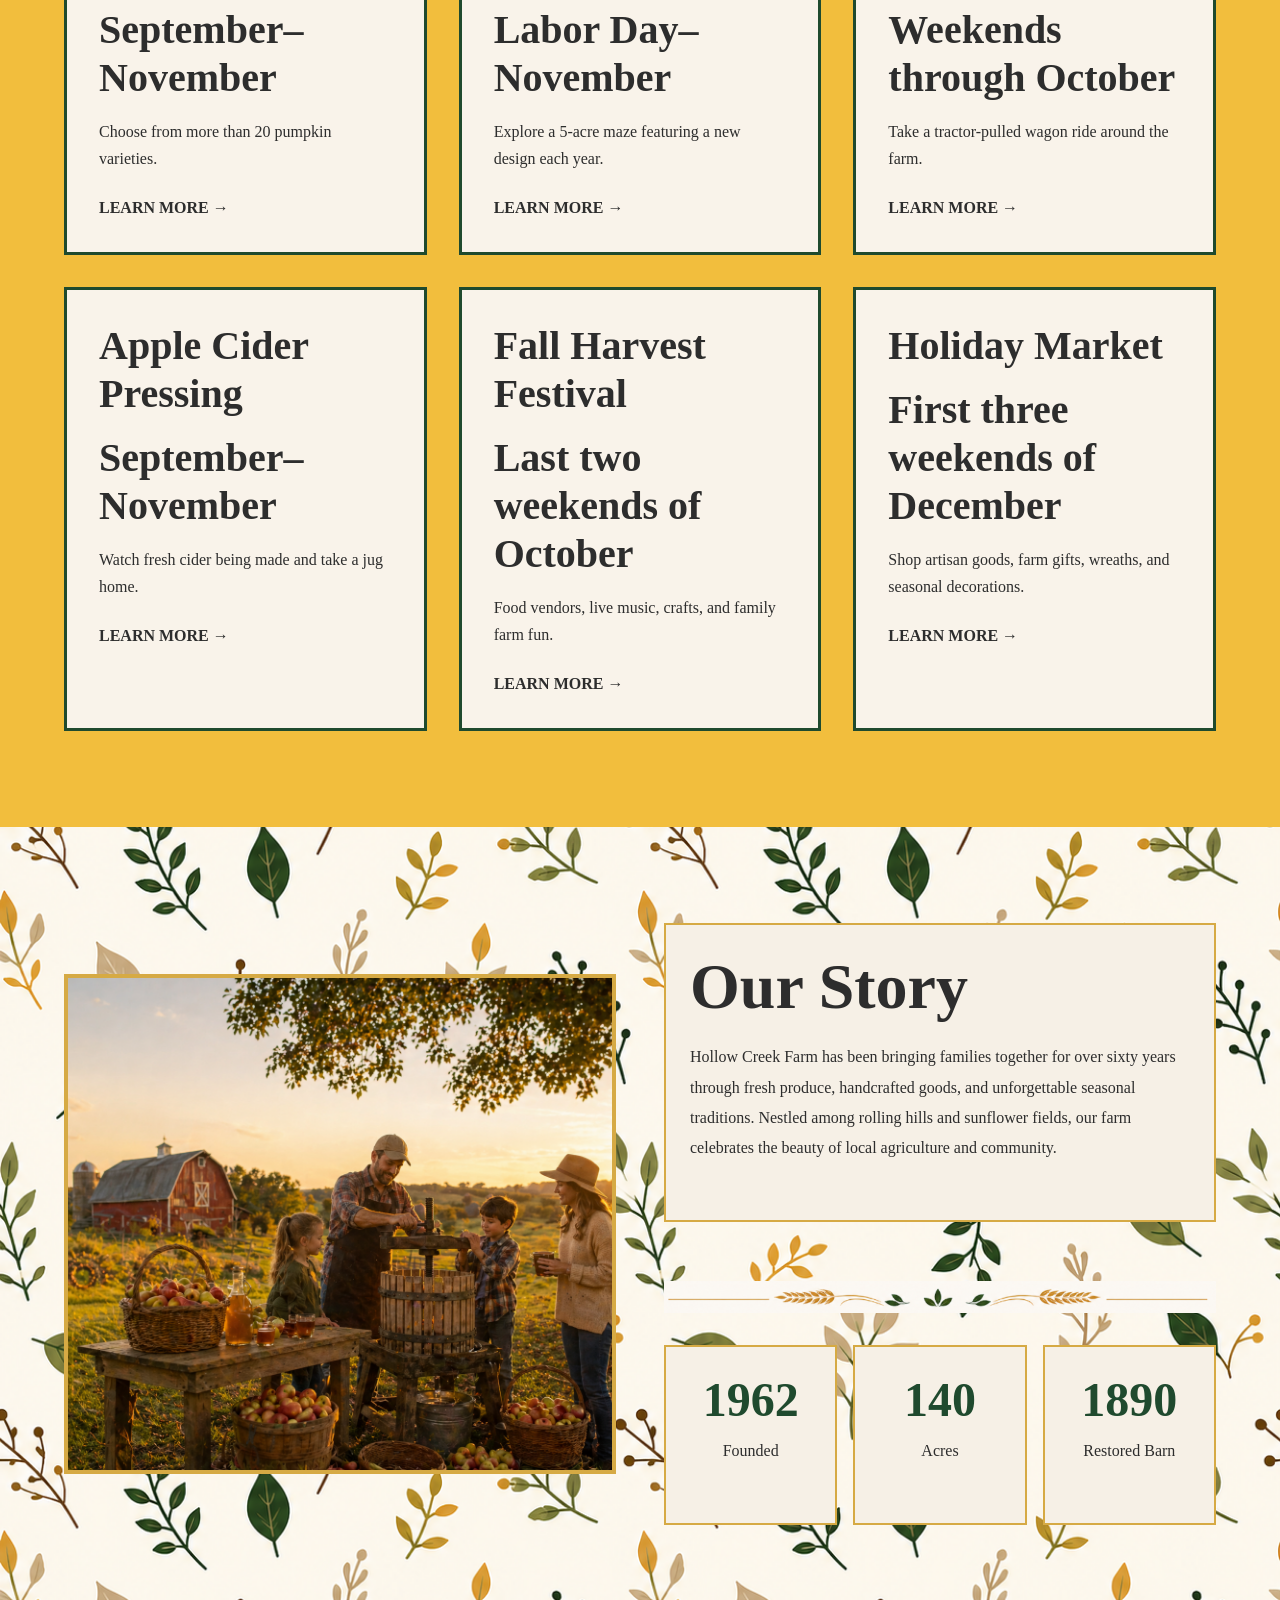
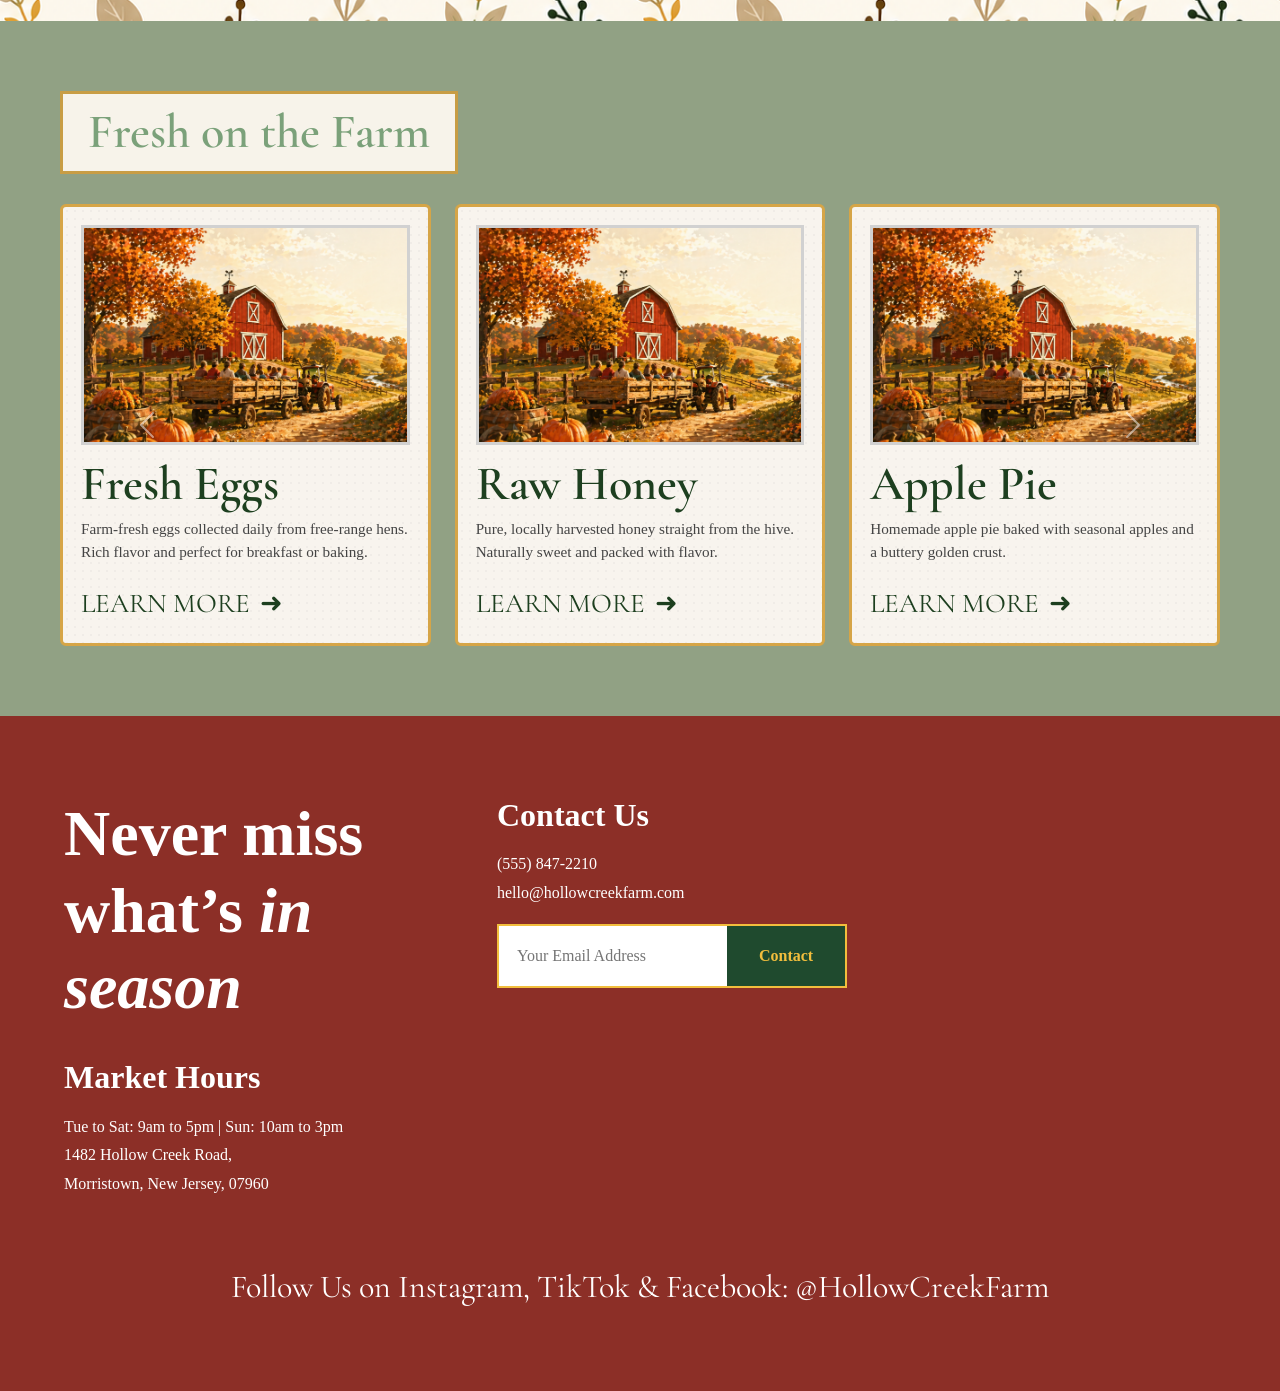
==== commit 3da3705f: "about section 50% done images weird, calednar not working" ====
--- a/index.html
+++ b/index.html
@@ -655,15 +655,11 @@
 
   </footer>
 
-  <div class="cursor" id="cursor"></div>
-  <div class="cursor-ring" id="cursorRing"></div>
-
+  <script src="script.js"></script>
   <script src="https://cdn.jsdelivr.net/npm/bootstrap@5.3.8/dist/js/bootstrap.bundle.min.js"
     integrity="sha384-FKyoEForCGlyvwx9Hj09JcYn3nv7wiPVlz7YYwJrWVcXK/BmnVDxM+D2scQbITxI"
     crossorigin="anonymous"></script>
+
 </body>
-<script src="script.js"></script>
-
-</body>
 
 </html>
--- a/style.css
+++ b/style.css
@@ -24,64 +24,7 @@
     background: var(--cream);
     color: var(--text);
     overflow-x: hidden;
-    cursor: none;
-}
-
-/* ------------------------
------------------------------------------
------------------------------------------
-------------Custom Cursor------------------------
------------------------------------------
------------------ */
-
-/* Main dot */
-.cursor {
-    position: fixed;
-    width: 10px;
-    height: 10px;
-    background: #5a6b3a;
-    border-radius: 50%;
-    pointer-events: none;
-    z-index: 9999;
-    transform: translate(-50%, -50%);
-    transition:
-        transform 0.1s,
-        width 0.3s ease,
-        height 0.3s ease,
-        background 0.3s ease;
-}
-
-/* Ring */
-.cursor-ring {
-    position: fixed;
-    width: 36px;
-    height: 36px;
-    border: 1px solid #5a6b3a;
-    border-radius: 50%;
-    pointer-events: none;
-    z-index: 9998;
-    transform: translate(-50%, -50%);
-    transition:
-        transform 0.18s ease,
-        width 0.3s ease,
-        height 0.3s ease,
-        opacity 0.3s ease;
-    opacity: 0.6;
-}
-
-/* Disable on touch devices */
-@media (max-width: 768px) {
-    body {
-        cursor: auto;
-    }
-
-    .cursor,
-    .cursor-ring {
-        display: none;
-    }
-}
-
-
+}
 
 h1,
 h2,
@@ -549,16 +492,16 @@
     align-items: center;
 }
 
-.carousel{
-    overflow:hidden;
-    width:100%;
-}
-
-.carousel-track{
-    display:flex;
-    gap:20px;
-    transition:transform .5s ease;
-    will-change:transform;
+.carousel {
+    overflow: hidden;
+    width: 100%;
+}
+
+.carousel-track {
+    display: flex;
+    gap: 20px;
+    transition: transform .5s ease;
+    will-change: transform;
 }
 
 /* ======================
@@ -576,16 +519,16 @@
     transition: .35s;
 }
 
-.card-image{
-    height:220px;
-    overflow:hidden;
-    margin-bottom:15px;
-}
-
-.card-image img{
-    width:100%;
-    height:100%;
-    object-fit:cover;
+.card-image {
+    height: 220px;
+    overflow: hidden;
+    margin-bottom: 15px;
+}
+
+.card-image img {
+    width: 100%;
+    height: 100%;
+    object-fit: cover;
     transition: transform .5s ease;
 }
 
@@ -709,7 +652,7 @@
 .newsletter {
     display: flex;
     margin-top: 1rem;
-    border:2px solid var(--gold);
+    border: 2px solid var(--gold);
 }
 
 .newsletter input {
@@ -727,7 +670,7 @@
     padding: 0 2rem;
     cursor: pointer;
     font-weight: 600;
-    z-index:2;
+    z-index: 2;
 }
 
 .social {
@@ -805,4 +748,294 @@
         font-size: 3rem;
     }
 
+}
+
+
+/* ABOUT PAGE */
+
+* {
+    margin: 0;
+    padding: 0;
+    box-sizing: border-box;
+}
+
+body {
+    font-family: 'Lora', serif;
+}
+
+/* ====================
+   STORY SECTION
+==================== */
+
+.story-section {
+    padding: 60px 5%;
+    background-image: url("images/veggybackground.png");
+    background-repeat: no-repeat;
+    background-size: cover;
+    background-position: center;
+}
+
+.section-title {
+    display: inline-block;
+    border: 3px solid #c89d45;
+    background-color: var(--cream);
+    color: var(--sage);
+    padding: 10px 25px;
+    font-size: 3rem;
+    font-family: 'Cormorant Garamond', serif;
+    margin-bottom: 30px;
+}
+
+.story-gallery {
+    display: grid;
+    grid-template-columns: repeat(3, 1fr);
+    gap: 25px;
+}
+
+.placeholder {
+    height: 220px;
+    border: 3px solid #d0d0d0;
+    display: flex;
+    align-items: center;
+    justify-content: center;
+    font-size: 1.1rem;
+}
+
+.placeholder img {
+    width: 100%;
+    height: 100%;
+    object-fit: cover;
+    display: block;
+}
+
+.story-text {
+    margin-top: 35px;
+    background: #f5f1eb;
+    border: 3px solid #dca840;
+    padding: 25px;
+    line-height: 1.8;
+    font-size: 1.1rem;
+}
+
+/* ====================
+   FAMILY SECTION
+==================== */
+
+.family-section {
+    background: #d9a944;
+    padding: 80px 5%;
+}
+
+.family-section h2 {
+    font-size: 3.2rem;
+
+    margin-bottom: 40px;
+
+    font-family: 'Cormorant Garamond', serif;
+}
+
+.family-grid {
+    display: grid;
+    grid-template-columns: repeat(3, 1fr);
+    gap: 40px;
+}
+
+.family-card {
+    height: 260px;
+
+    background: #e7e3de;
+
+    border: 3px solid #d8d8d8;
+
+    display: flex;
+    align-items: center;
+    justify-content: center;
+
+    transition: .3s;
+}
+
+.family-card:hover {
+    transform: translateY(-5px);
+}
+
+.placeholder img,
+.family-card img {
+    width: 100%;
+    height: 100%;
+    object-fit: cover;
+}
+
+/* ====================
+   RESPONSIVE
+==================== */
+
+@media(max-width:900px) {
+
+    .story-gallery {
+        grid-template-columns: 1fr;
+    }
+
+    .family-grid {
+        grid-template-columns: 1fr 1fr;
+    }
+
+    nav ul {
+        gap: 20px;
+    }
+}
+
+@media(max-width:600px) {
+
+    .navbar {
+        flex-direction: column;
+        gap: 20px;
+    }
+
+    .family-grid {
+        grid-template-columns: 1fr;
+    }
+
+    nav ul {
+        flex-wrap: wrap;
+        justify-content: center;
+    }
+}
+
+/* CALENDAR  */
+
+/* ==================================
+   CALENDAR SECTION
+================================== */
+
+.calendar-section {
+    background: #D9A944;
+    padding: 40px;
+}
+
+.calendar-title {
+    font-family: 'Cormorant Garamond', serif;
+    font-size: 4rem;
+    color: white;
+    margin-bottom: 15px;
+}
+
+/* ==================================
+   LAYOUT
+================================== */
+
+.calendar-wrapper {
+    display: flex;
+    align-items: center;
+    gap: 20px;
+}
+
+.calendar-container {
+    flex: 1;
+    border: 3px solid #1F4A2E;
+    background: #F3EFEA;
+    overflow: hidden;
+}
+
+/* ==================================
+   HEADER BAR
+================================== */
+
+.weekday-bar {
+    display: grid;
+    grid-template-columns: repeat(7, 1fr);
+
+    background: #1F4A2E;
+
+    margin: 10px;
+    border-radius: 4px;
+
+    overflow: hidden;
+}
+
+.weekday-bar div {
+    color: white;
+    text-align: center;
+
+    padding: 12px 8px;
+
+    font-family: 'Cormorant Garamond', serif;
+    font-size: 1.5rem;
+    font-weight: 600;
+
+    border-right: 2px solid #9A2E22;
+}
+
+.weekday-bar div:last-child {
+    border-right: none;
+}
+
+/* ==================================
+   GRID
+================================== */
+
+#calendarGrid {
+    display: grid;
+    grid-template-columns: repeat(7, 1fr);
+}
+
+.day {
+    min-height: 140px;
+
+    background: #F3EFEA;
+
+    border-right: 2px solid #9A2E22;
+    border-top: 2px solid #9A2E22;
+
+    padding: 8px;
+
+    position: relative;
+}
+
+.day:nth-child(7n) {
+    border-right: none;
+}
+
+.day-number {
+    font-weight: bold;
+    color: #1F4A2E;
+    font-size: 1rem;
+}
+
+/* ==================================
+   EVENTS
+================================== */
+
+.event {
+    margin-top: 6px;
+
+    padding: 4px 8px;
+
+    color: white;
+
+    border-radius: 4px;
+
+    font-size: .8rem;
+
+    overflow: hidden;
+}
+
+/* ==================================
+   ARROWS
+================================== */
+
+.month-arrow {
+    border: none;
+    background: none;
+
+    color: #1F4A2E;
+
+    font-size: 3.5rem;
+
+    cursor: pointer;
+
+    transition: .3s;
+}
+
+.month-arrow:hover {
+    transform: scale(1.15);
 }
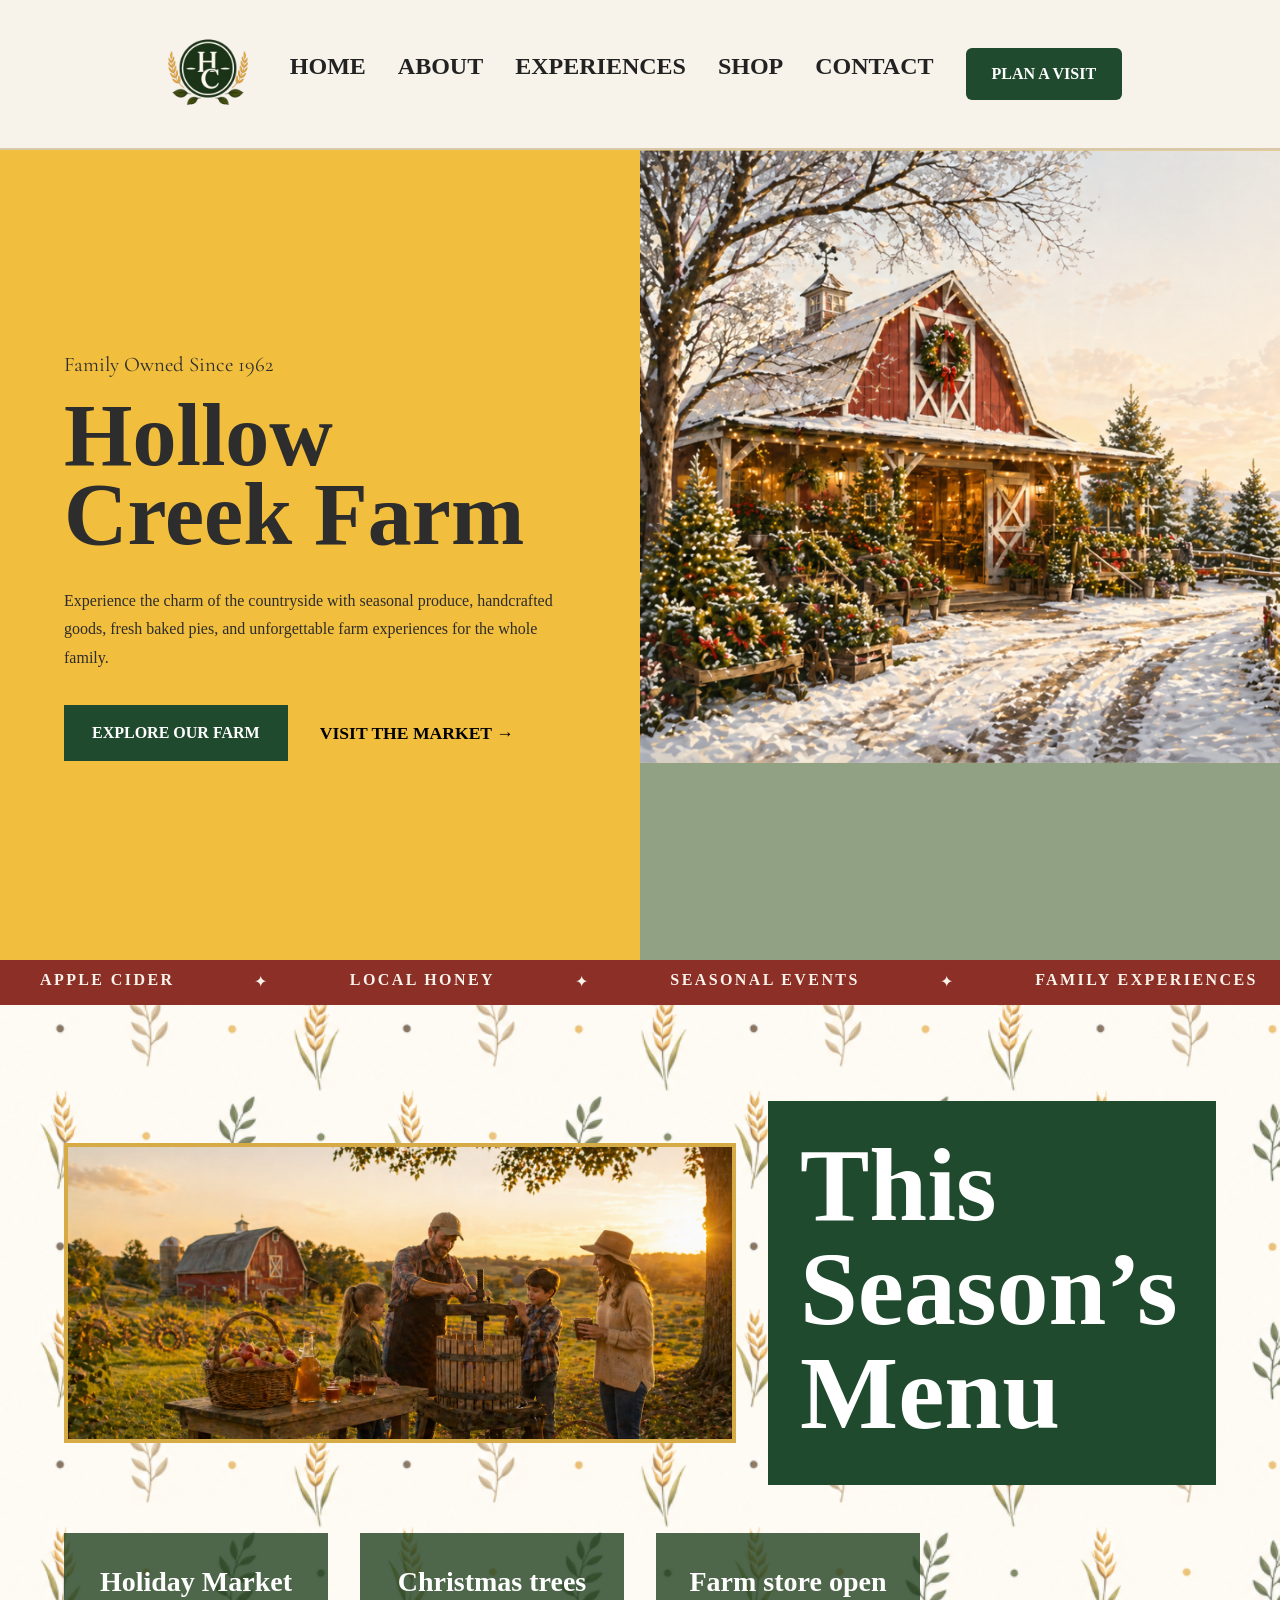
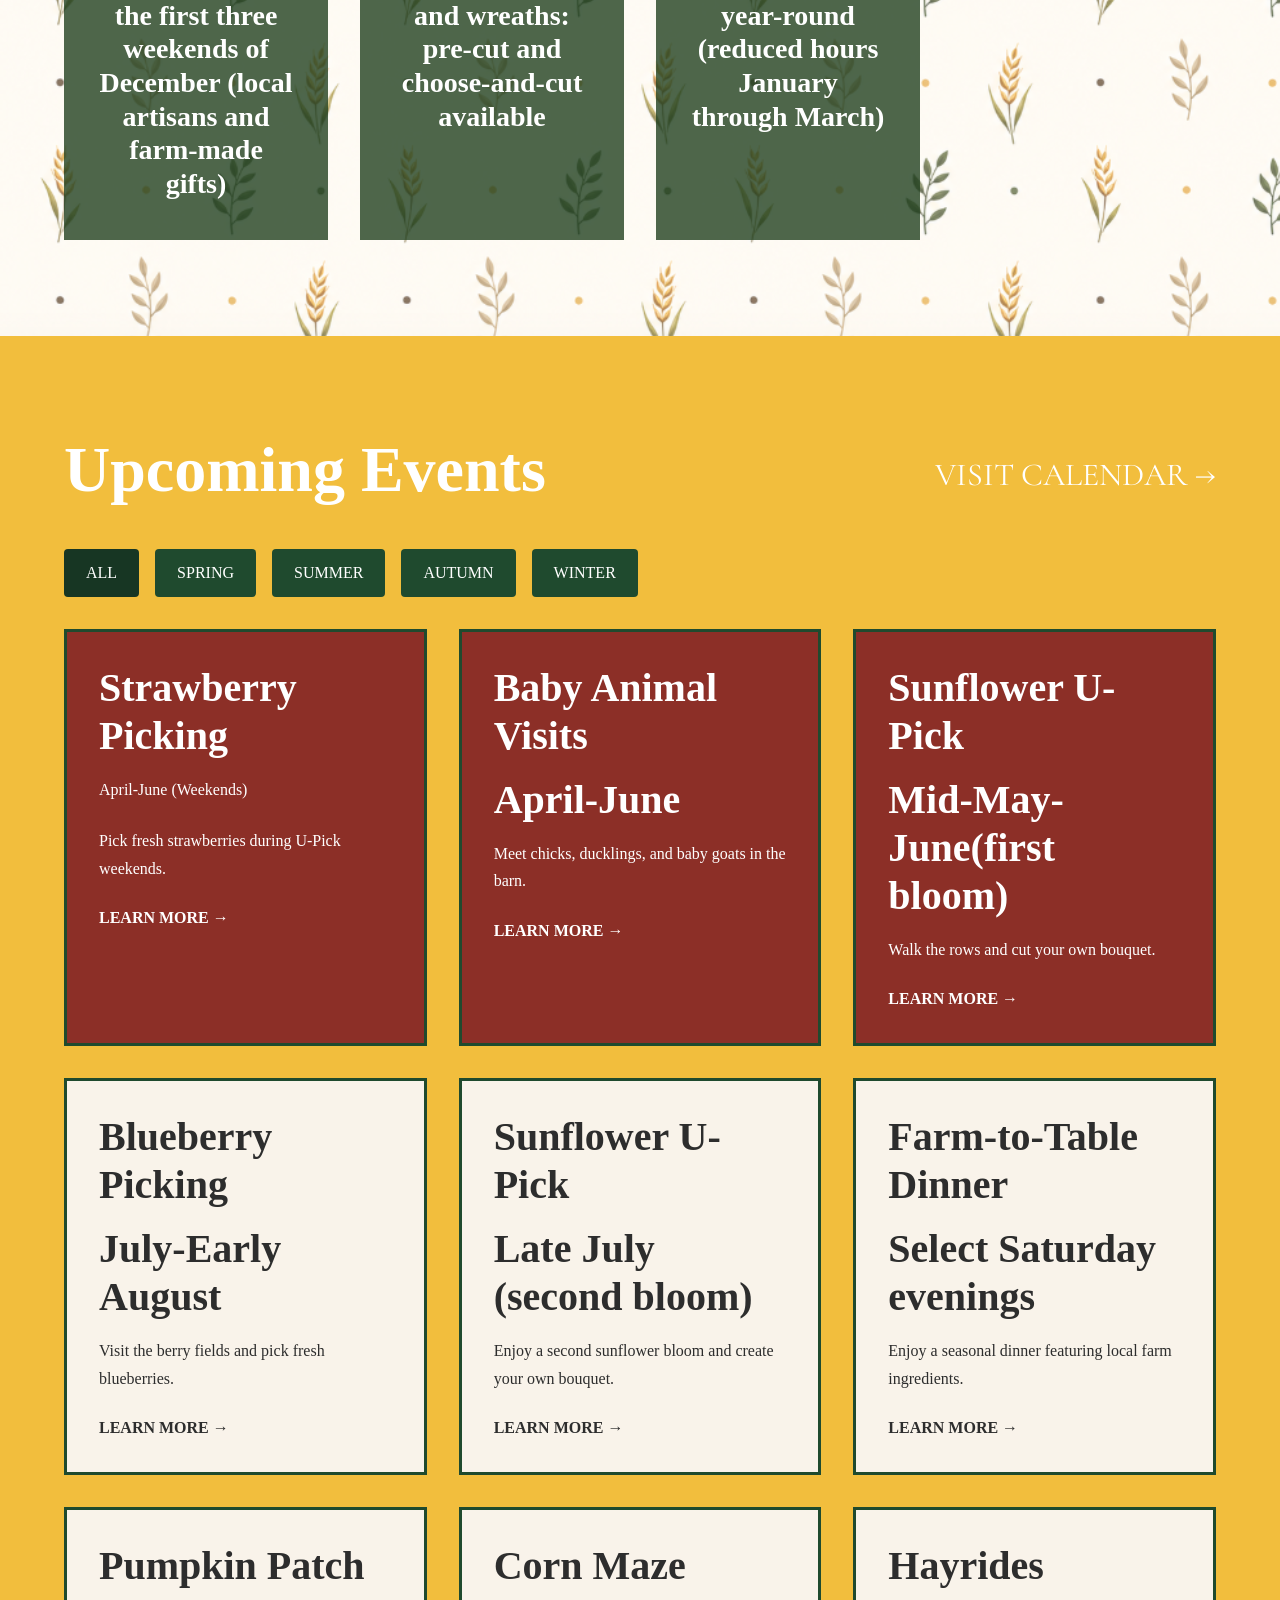
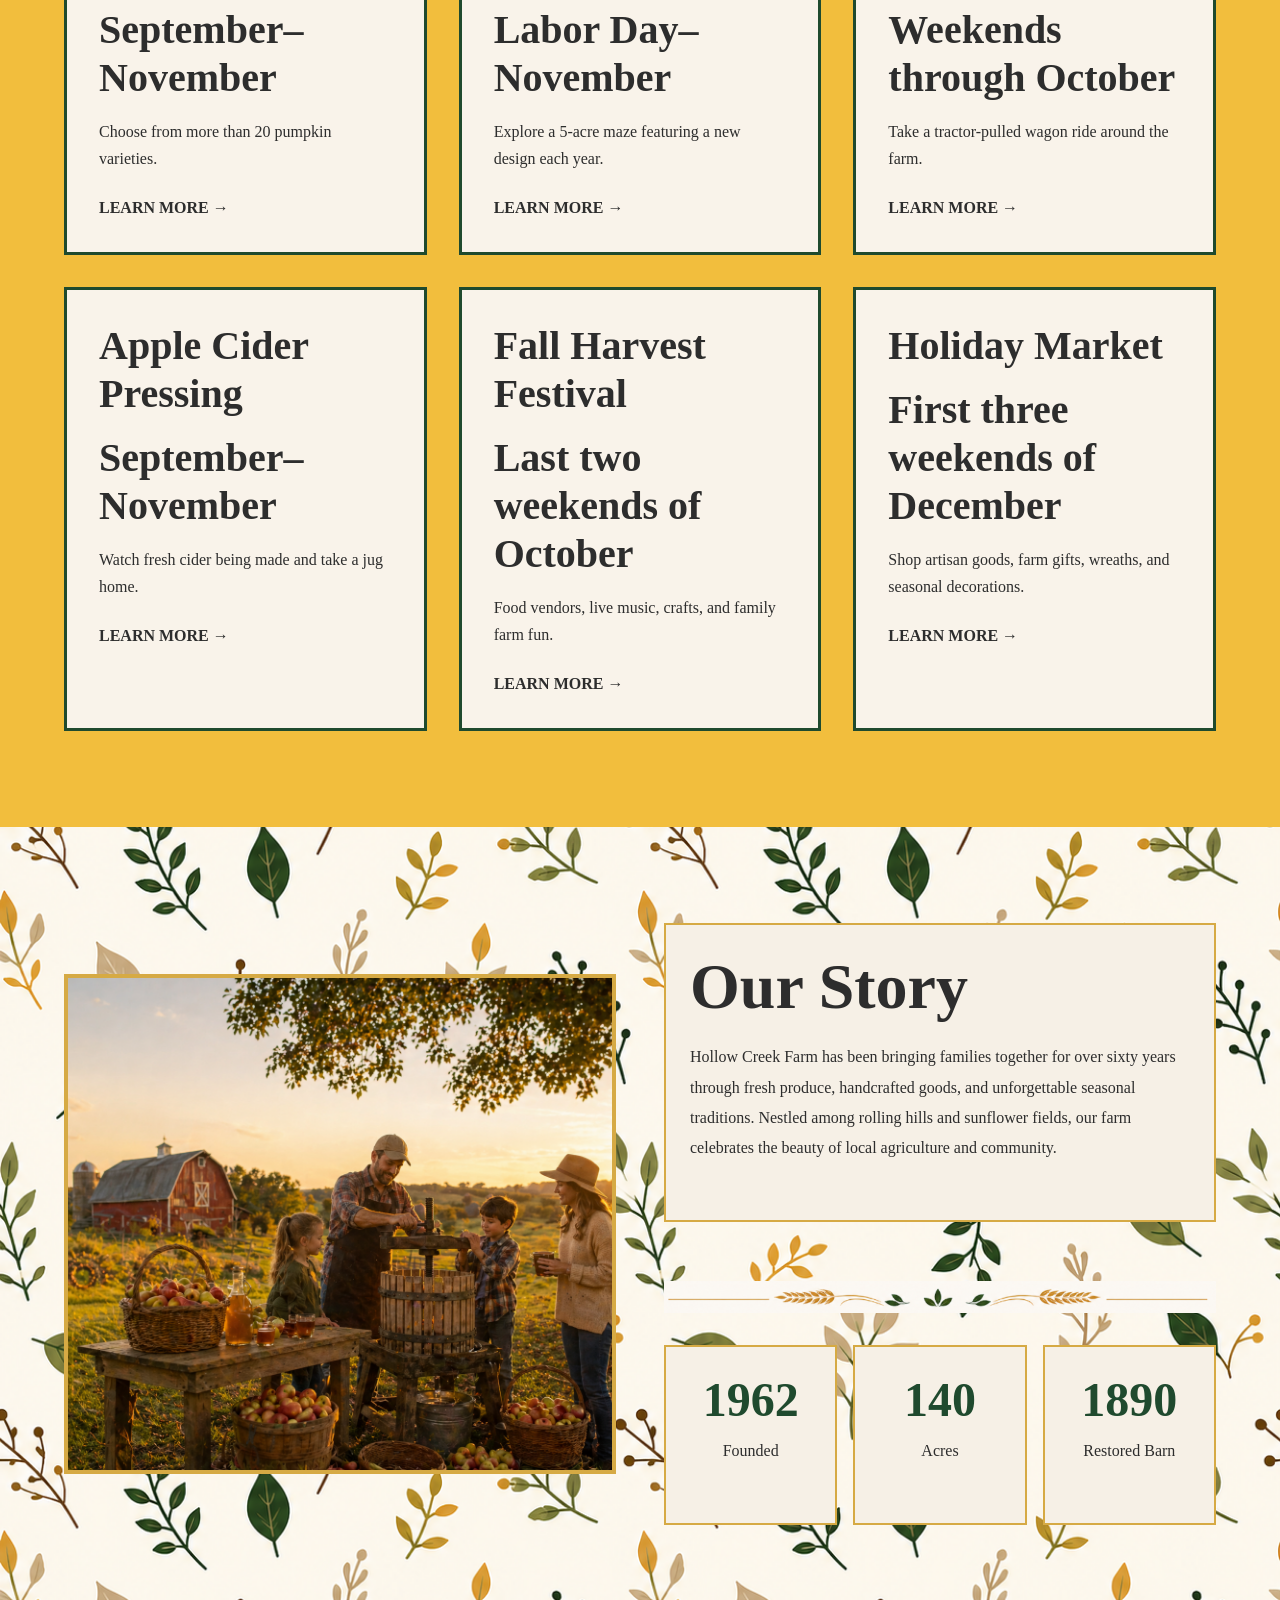
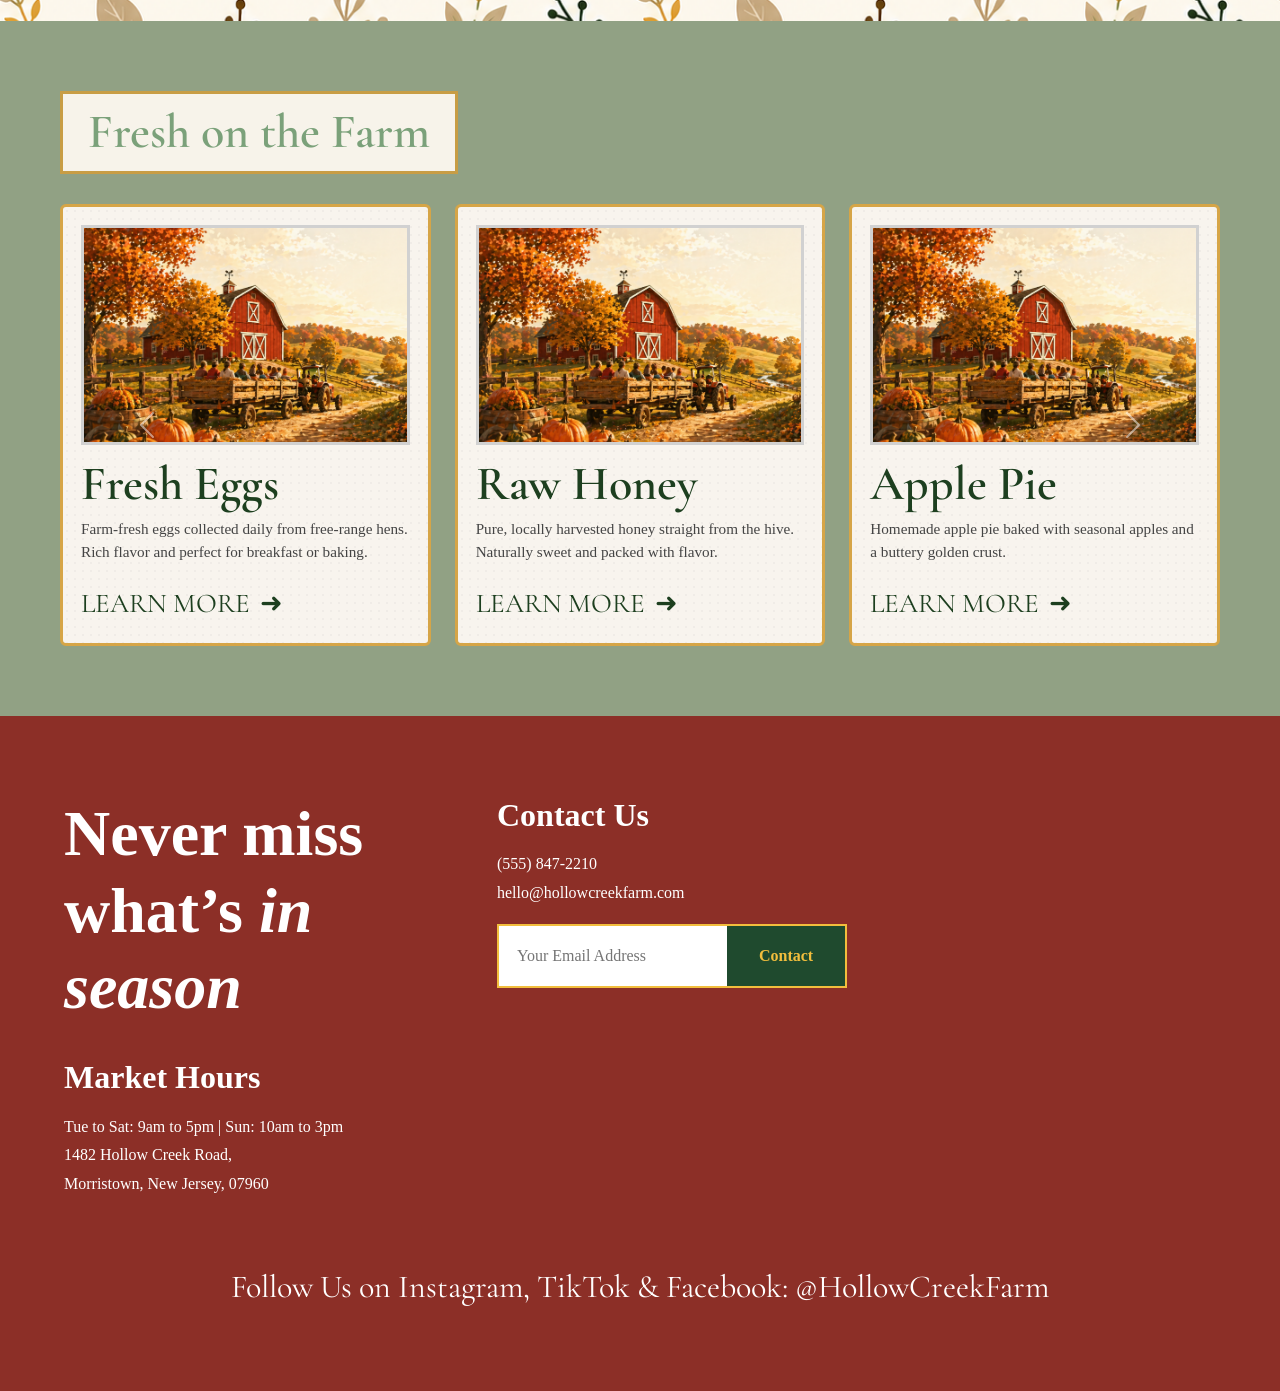
==== commit f48c301b: "favicon added, navbar spacing issue fixed" ====
--- a/index.html
+++ b/index.html
@@ -6,6 +6,10 @@
   <meta name="viewport" content="width=device-width, initial-scale=1.0" />
   <title>Hollow Creek Farm</title>
   <link rel="preconnect" href="https://fonts.googleapis.com">
+  <link rel="apple-touch-icon" sizes="180x180" href="/apple-touch-icon.png">
+  <link rel="icon" type="image/png" sizes="32x32" href="/favicon-32x32.png">
+  <link rel="icon" type="image/png" sizes="16x16" href="/favicon-16x16.png">
+  <link rel="manifest" href="/site.webmanifest">
   <link href="https://cdn.jsdelivr.net/npm/bootstrap@5.3.8/dist/css/bootstrap.min.css" rel="stylesheet"
     integrity="sha384-sRIl4kxILFvY47J16cr9ZwB07vP4J8+LH7qKQnuqkuIAvNWLzeN8tE5YBujZqJLB" crossorigin="anonymous">
   <link
--- a/style.css
+++ b/style.css
@@ -80,6 +80,7 @@
     display: flex;
     gap: 2rem;
     list-style: none;
+    margin-right: 2rem;
 }
 
 .nav-links a {
@@ -109,6 +110,10 @@
     width: 100%;
 }
 
+.nav-links h1 {
+    margin: 0;
+}
+
 .visit-btn {
     background: var(--green);
     color: white;
@@ -792,16 +797,16 @@
     gap: 25px;
 }
 
-.placeholder {
+.aboutimgs {
     height: 220px;
-    border: 3px solid #d0d0d0;
+    border: 3px solid #c89d45;
     display: flex;
     align-items: center;
     justify-content: center;
     font-size: 1.1rem;
 }
 
-.placeholder img {
+.aboutimgs img {
     width: 100%;
     height: 100%;
     object-fit: cover;
@@ -903,139 +908,348 @@
 
 /* CALENDAR  */
 
-/* ==================================
-   CALENDAR SECTION
-================================== */
-
-.calendar-section {
-    background: #D9A944;
-    padding: 40px;
-}
-
-.calendar-title {
+/* ================================================
+   FARM CALENDAR — all rules scoped to .farm-cal
+   Paste this into style.css (replaces old calendar CSS)
+   ================================================ */
+
+.farm-cal {
+    background: #D4A827;
+    border-radius: 10px;
+    padding: 18px 44px 20px 44px;
+    position: relative;
+    max-width: 960px;
+    margin: 40px auto;
+}
+
+.farm-cal__title {
     font-family: 'Cormorant Garamond', serif;
-    font-size: 4rem;
-    color: white;
-    margin-bottom: 15px;
-}
-
-/* ==================================
-   LAYOUT
-================================== */
-
-.calendar-wrapper {
-    display: flex;
-    align-items: center;
-    gap: 20px;
-}
-
-.calendar-container {
-    flex: 1;
-    border: 3px solid #1F4A2E;
-    background: #F3EFEA;
+    font-size: 26px;
+    color: #f5f0d8;
+    font-style: italic;
+    margin-bottom: 10px;
+}
+
+.farm-cal__month-header {
+    display: flex;
+    align-items: center;
+    justify-content: center;
+    gap: 14px;
+    margin-bottom: 10px;
+}
+
+.farm-cal__month-label {
+    font-family: 'Cormorant Garamond', serif;
+    font-size: 17px;
+    color: #f5f0d8;
+    font-weight: 500;
+    min-width: 180px;
+    text-align: center;
+}
+
+.farm-cal__month-btn {
+    background: none;
+    border: 1.5px solid #f5f0d8;
+    color: #f5f0d8;
+    border-radius: 4px;
+    padding: 3px 14px;
+    cursor: pointer;
+    font-size: 18px;
+    line-height: 1.4;
+    transition: background 0.15s;
+}
+
+.farm-cal__month-btn:hover {
+    background: rgba(255, 255, 255, 0.18);
+}
+
+.farm-cal__table {
+    width: 100%;
+    border-collapse: collapse;
+    border: 2px solid #2d5a27;
+    background: #f5f0d8;
+}
+
+.farm-cal__table thead tr th {
+    background: #2d5a27;
+    color: #f5f0d8;
+    font-family: 'Inter', sans-serif;
+    font-size: 11px;
+    font-weight: 700;
+    letter-spacing: 1.2px;
+    text-transform: uppercase;
+    padding: 9px 4px;
+    text-align: center;
+    border-right: 1px solid #3d7a35;
+}
+
+.farm-cal__table thead tr th:last-child {
+    border-right: none;
+}
+
+.farm-cal__table tbody td {
+    border: 1px solid #8b2020;
+    vertical-align: top;
+    width: 14.28%;
+    height: 78px;
+    padding: 4px 6px;
+    cursor: default;
+    transition: background 0.1s;
+}
+
+.farm-cal__table tbody td:not(.farm-cal__other-month):hover {
+    background: #fffbe8;
+    cursor: pointer;
+}
+
+.farm-cal__table tbody td.farm-cal__other-month {
+    background: #ece8d0;
+}
+
+.farm-cal__table tbody td.farm-cal__today {
+    background: #fff9e0;
+}
+
+.farm-cal__day-num {
+    font-size: 12px;
+    font-family: 'Inter', sans-serif;
+    color: #2d5a27;
+    font-weight: 700;
+    display: block;
+    margin-bottom: 3px;
+}
+
+.farm-cal__table tbody td.farm-cal__other-month .farm-cal__day-num {
+    color: #b0a98a;
+}
+
+.farm-cal__event-chip {
+    display: block;
+    font-size: 10px;
+    font-family: 'Inter', sans-serif;
+    color: #f5f0d8;
+    border-radius: 3px;
+    padding: 2px 5px;
+    margin-bottom: 2px;
+    white-space: nowrap;
     overflow: hidden;
-}
-
-/* ==================================
-   HEADER BAR
-================================== */
-
-.weekday-bar {
-    display: grid;
-    grid-template-columns: repeat(7, 1fr);
-
-    background: #1F4A2E;
-
-    margin: 10px;
-    border-radius: 4px;
-
-    overflow: hidden;
-}
-
-.weekday-bar div {
-    color: white;
-    text-align: center;
-
-    padding: 12px 8px;
-
+    text-overflow: ellipsis;
+    cursor: pointer;
+    transition: opacity 0.1s;
+}
+
+.farm-cal__event-chip:hover {
+    opacity: 0.85;
+}
+
+.farm-cal__legend {
+    display: flex;
+    gap: 16px;
+    margin-top: 12px;
+    flex-wrap: wrap;
+}
+
+.farm-cal__legend-item {
+    font-size: 12px;
+    font-family: 'Inter', sans-serif;
+    color: #f5f0d8;
+    display: flex;
+    align-items: center;
+    gap: 5px;
+}
+
+.farm-cal__legend-dot {
+    display: inline-block;
+    width: 10px;
+    height: 10px;
+    border-radius: 50%;
+    flex-shrink: 0;
+}
+
+.farm-cal__hint {
+    font-size: 11px;
+    color: #f5f0d8;
+    opacity: 0.75;
+    margin-top: 8px;
+    font-family: 'Inter', sans-serif;
+    text-align: right;
+}
+
+/* ── Calendar Modal (scoped prefix to avoid Bootstrap clash) ── */
+
+.farm-cal-modal-bg {
+    display: none;
+    position: fixed;
+    inset: 0;
+    background: rgba(0, 0, 0, 0.45);
+    z-index: 1050;
+    /* above Bootstrap navbar z-index 999 */
+    align-items: center;
+    justify-content: center;
+}
+
+.farm-cal-modal-bg.farm-cal-modal-open {
+    display: flex;
+}
+
+.farm-cal-modal {
+    background: #f5f0d8;
+    border: 2px solid #2d5a27;
+    border-radius: 10px;
+    padding: 26px 28px 22px;
+    width: 340px;
+    max-width: 96vw;
+    font-family: 'Inter', sans-serif;
+    box-shadow: 0 8px 32px rgba(0, 0, 0, 0.18);
+}
+
+.farm-cal-modal h3 {
     font-family: 'Cormorant Garamond', serif;
-    font-size: 1.5rem;
+    font-size: 17px;
+    color: #2d5a27;
+    margin-bottom: 16px;
     font-weight: 600;
-
-    border-right: 2px solid #9A2E22;
-}
-
-.weekday-bar div:last-child {
-    border-right: none;
-}
-
-/* ==================================
-   GRID
-================================== */
-
-#calendarGrid {
-    display: grid;
-    grid-template-columns: repeat(7, 1fr);
-}
-
-.day {
-    min-height: 140px;
-
-    background: #F3EFEA;
-
-    border-right: 2px solid #9A2E22;
-    border-top: 2px solid #9A2E22;
-
-    padding: 8px;
-
-    position: relative;
-}
-
-.day:nth-child(7n) {
-    border-right: none;
-}
-
-.day-number {
-    font-weight: bold;
-    color: #1F4A2E;
-    font-size: 1rem;
-}
-
-/* ==================================
-   EVENTS
-================================== */
-
-.event {
-    margin-top: 6px;
-
-    padding: 4px 8px;
-
-    color: white;
-
-    border-radius: 4px;
-
-    font-size: .8rem;
-
-    overflow: hidden;
-}
-
-/* ==================================
-   ARROWS
-================================== */
-
-.month-arrow {
+}
+
+.farm-cal-modal label {
+    font-size: 11px;
+    color: #5a4a1a;
+    display: block;
+    margin-bottom: 4px;
+    margin-top: 12px;
+    font-weight: 700;
+    text-transform: uppercase;
+    letter-spacing: 0.6px;
+}
+
+.farm-cal-modal label:first-of-type {
+    margin-top: 0;
+}
+
+.farm-cal-modal input,
+.farm-cal-modal select,
+.farm-cal-modal textarea {
+    width: 100%;
+    border: 1.5px solid #c0a060;
+    border-radius: 5px;
+    padding: 7px 9px;
+    font-size: 13px;
+    background: #fffbe8;
+    font-family: 'Inter', sans-serif;
+    color: #2d2d2d;
+    outline: none;
+    transition: border-color 0.15s;
+    /* Reset Bootstrap overrides */
+    box-shadow: none;
+}
+
+.farm-cal-modal input:focus,
+.farm-cal-modal select:focus,
+.farm-cal-modal textarea:focus {
+    border-color: #2d5a27;
+    box-shadow: none;
+}
+
+.farm-cal-modal textarea {
+    resize: vertical;
+    min-height: 64px;
+}
+
+.farm-cal-modal__actions {
+    display: flex;
+    gap: 8px;
+    margin-top: 18px;
+    align-items: center;
+}
+
+.farm-cal-modal__save {
+    background: #2d5a27;
+    color: #f5f0d8;
     border: none;
+    border-radius: 5px;
+    padding: 8px 20px;
+    cursor: pointer;
+    font-size: 13px;
+    font-family: 'Inter', sans-serif;
+    font-weight: 700;
+    transition: background 0.15s;
+}
+
+.farm-cal-modal__save:hover {
+    background: #1a3a16;
+}
+
+.farm-cal-modal__cancel {
     background: none;
-
-    color: #1F4A2E;
-
-    font-size: 3.5rem;
-
+    border: 1.5px solid #8b2020;
+    color: #8b2020;
+    border-radius: 5px;
+    padding: 8px 16px;
     cursor: pointer;
-
-    transition: .3s;
-}
-
-.month-arrow:hover {
-    transform: scale(1.15);
+    font-size: 13px;
+    font-family: 'Inter', sans-serif;
+    transition: background 0.15s;
+}
+
+.farm-cal-modal__cancel:hover {
+    background: #f9e8e8;
+}
+
+.farm-cal-modal__delete {
+    margin-right: auto;
+    background: none;
+    border: none;
+    color: #8b2020;
+    font-size: 12px;
+    cursor: pointer;
+    text-decoration: underline;
+    font-family: 'Inter', sans-serif;
+    padding: 0;
+}
+
+.farm-cal-modal__delete:hover {
+    color: #5a1010;
+}
+
+/* ── Responsive ── */
+@media (max-width: 700px) {
+    .farm-cal {
+        padding: 14px 10px 16px;
+    }
+
+    .farm-cal__table thead tr th {
+        font-size: 9px;
+        padding: 7px 2px;
+        letter-spacing: 0;
+    }
+
+    .farm-cal__table tbody td {
+        height: 54px;
+        padding: 3px;
+    }
+
+    .farm-cal__event-chip {
+        font-size: 9px;
+    }
+
+    .farm-cal__day-num {
+        font-size: 11px;
+    }
+
+    .farm-cal__month-label {
+        font-size: 15px;
+        min-width: 140px;
+    }
+}
+
+.farm-cal__other-month {
+    background: #ece8d0;
+}
+
+.farm-cal__today {
+    background: #fff9e0;
+}
+
+.farm-cal__event-chip {
+    display: block;
 }
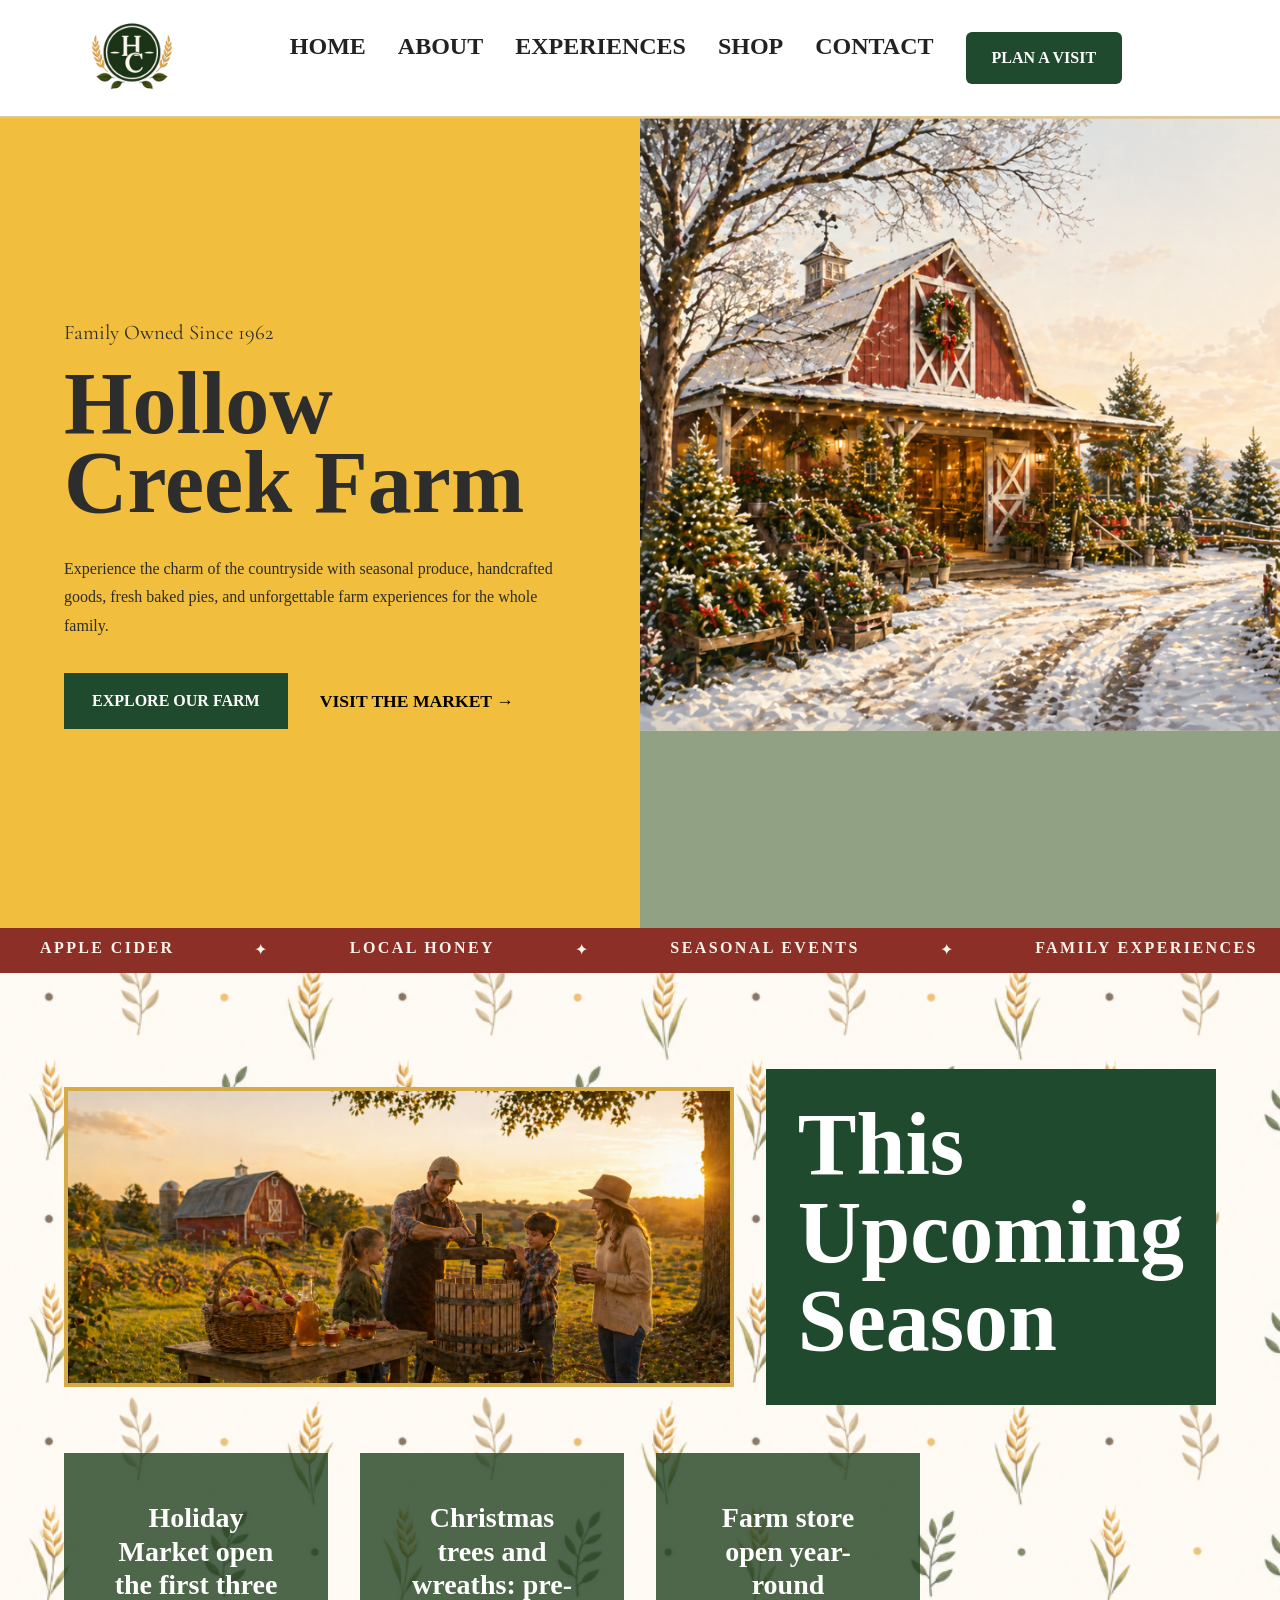
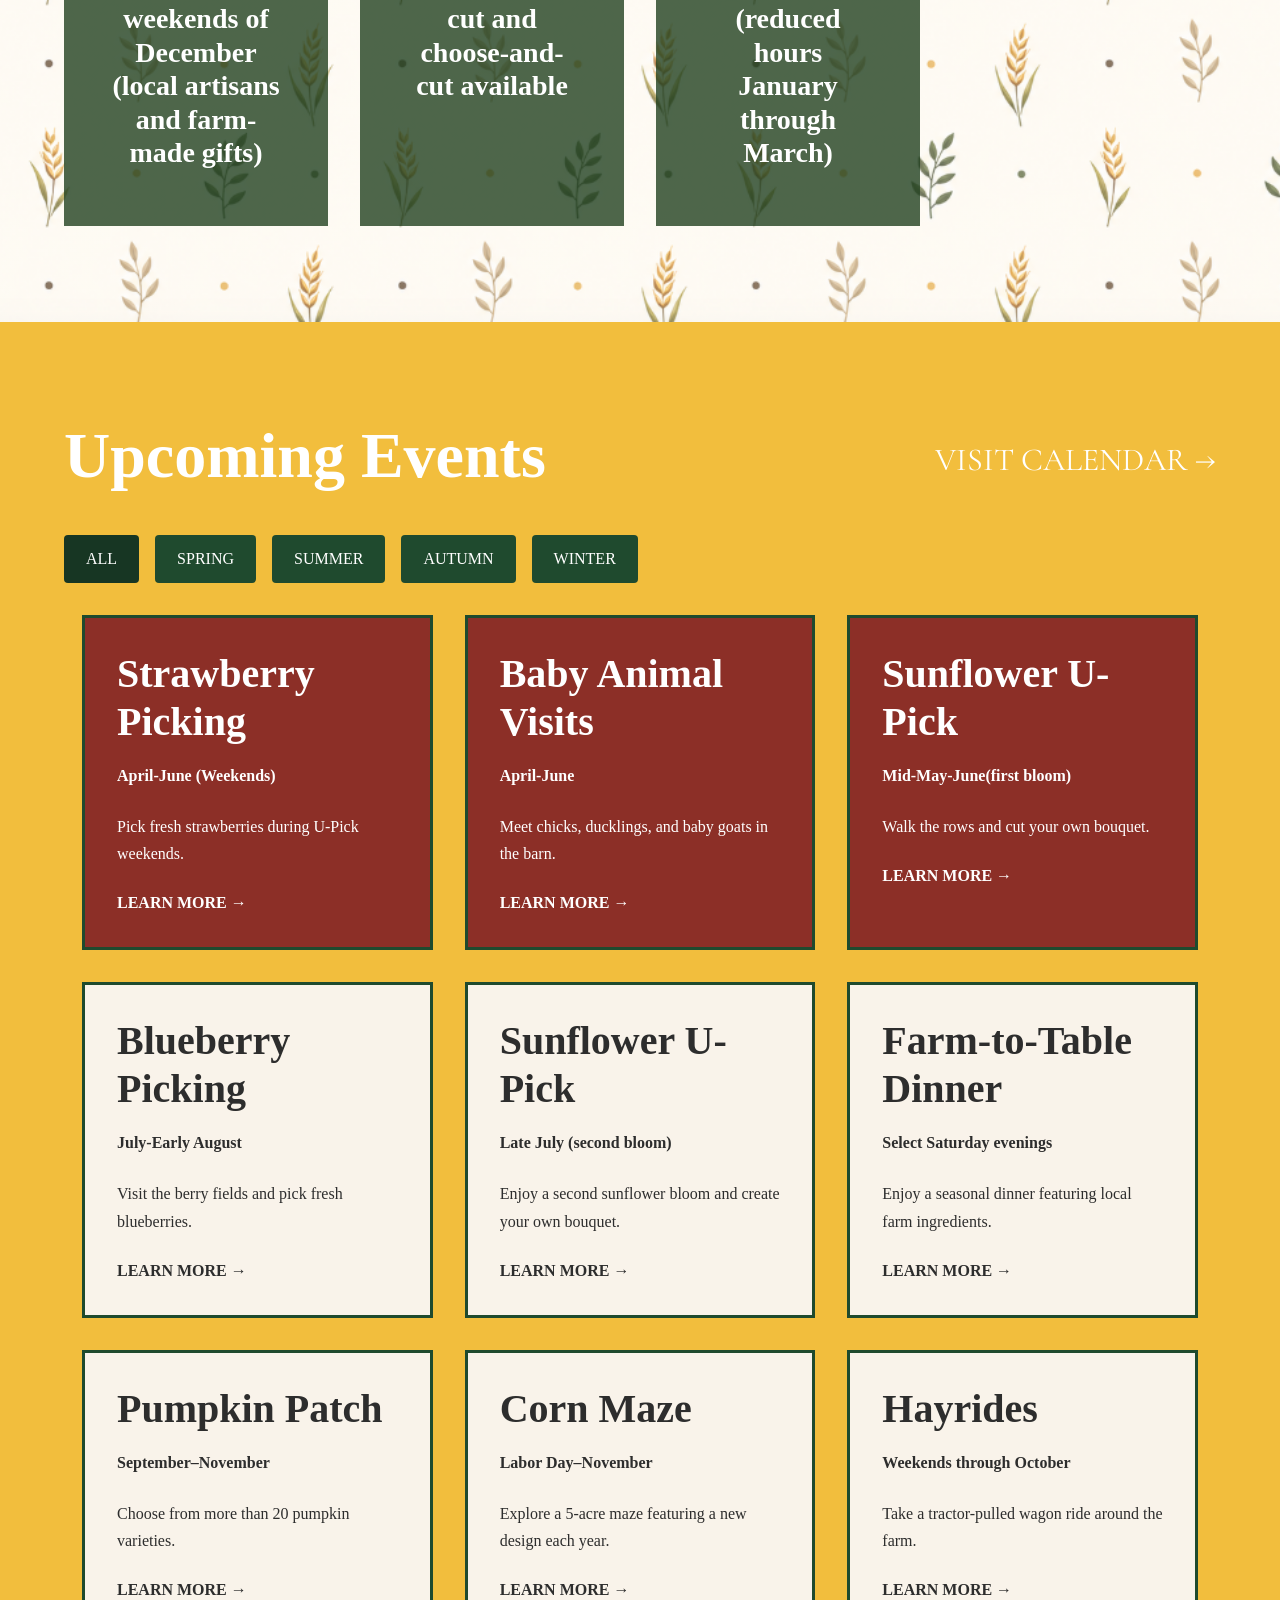
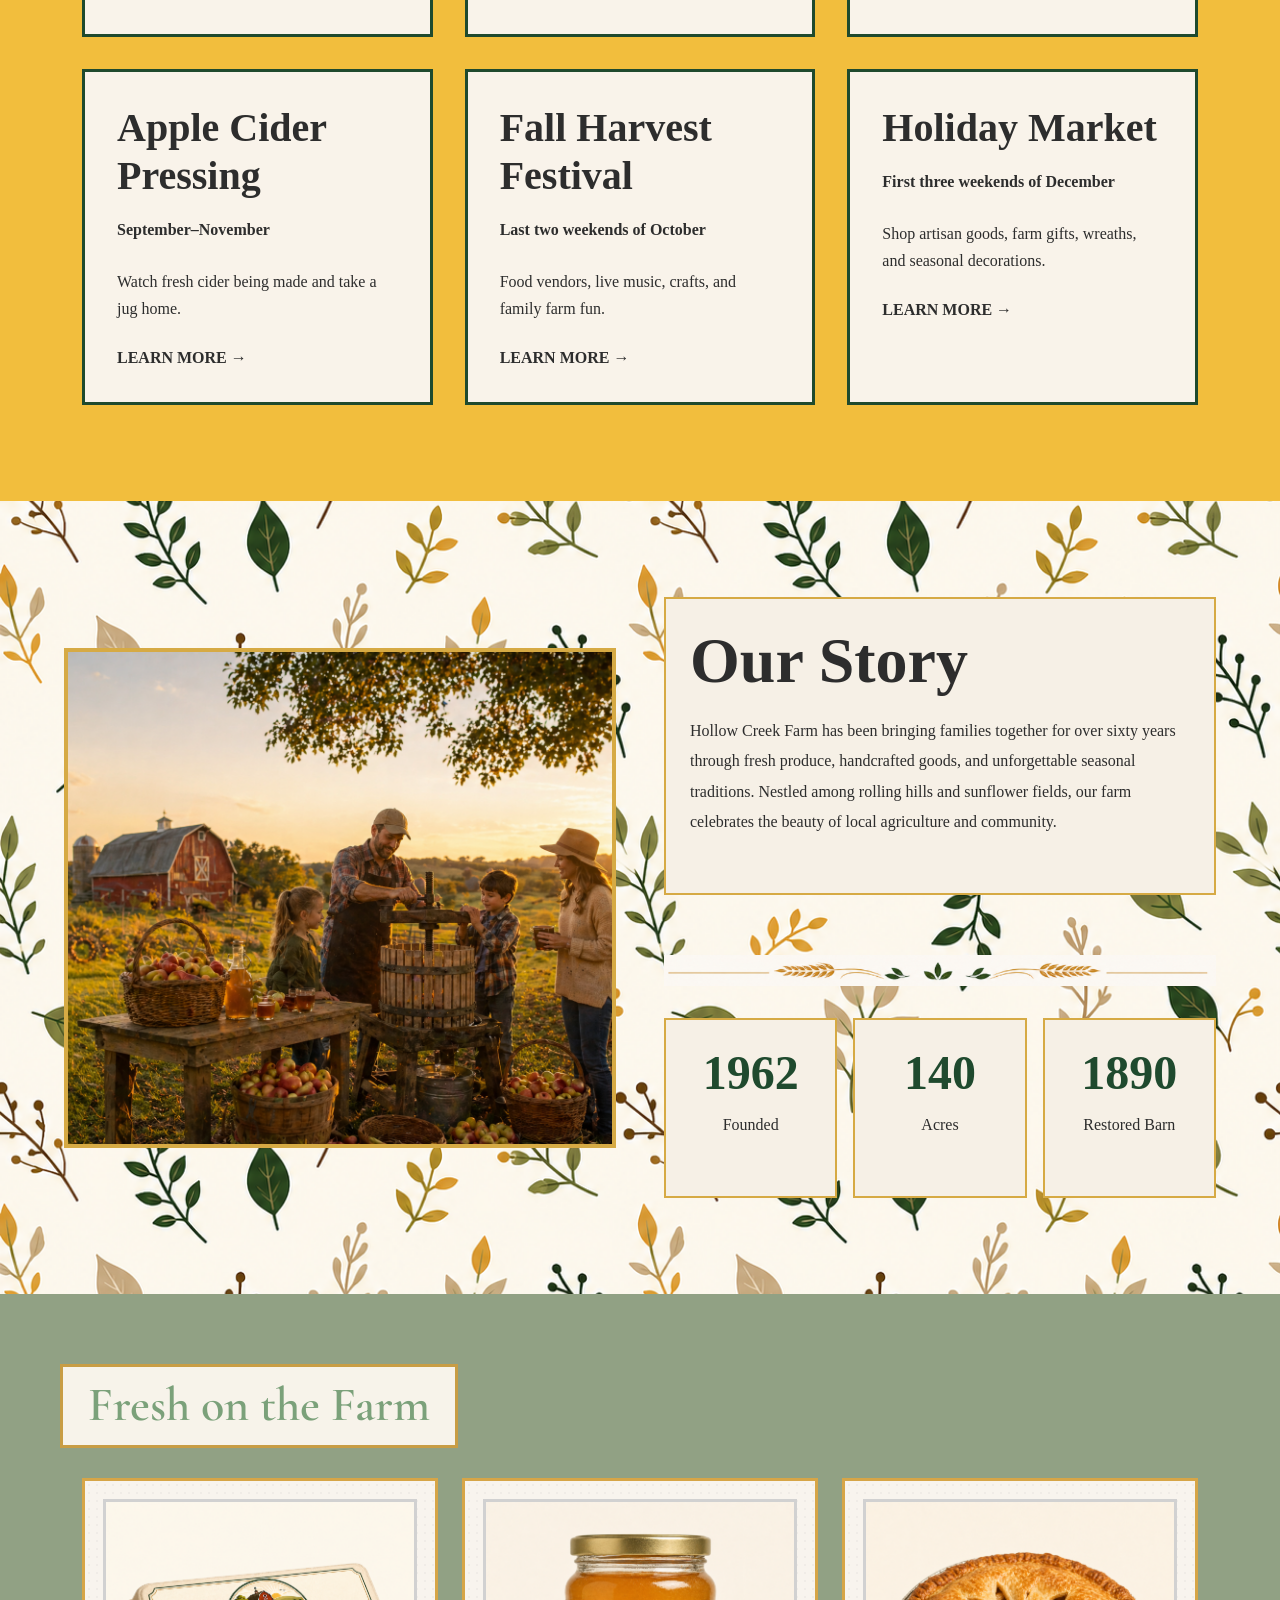
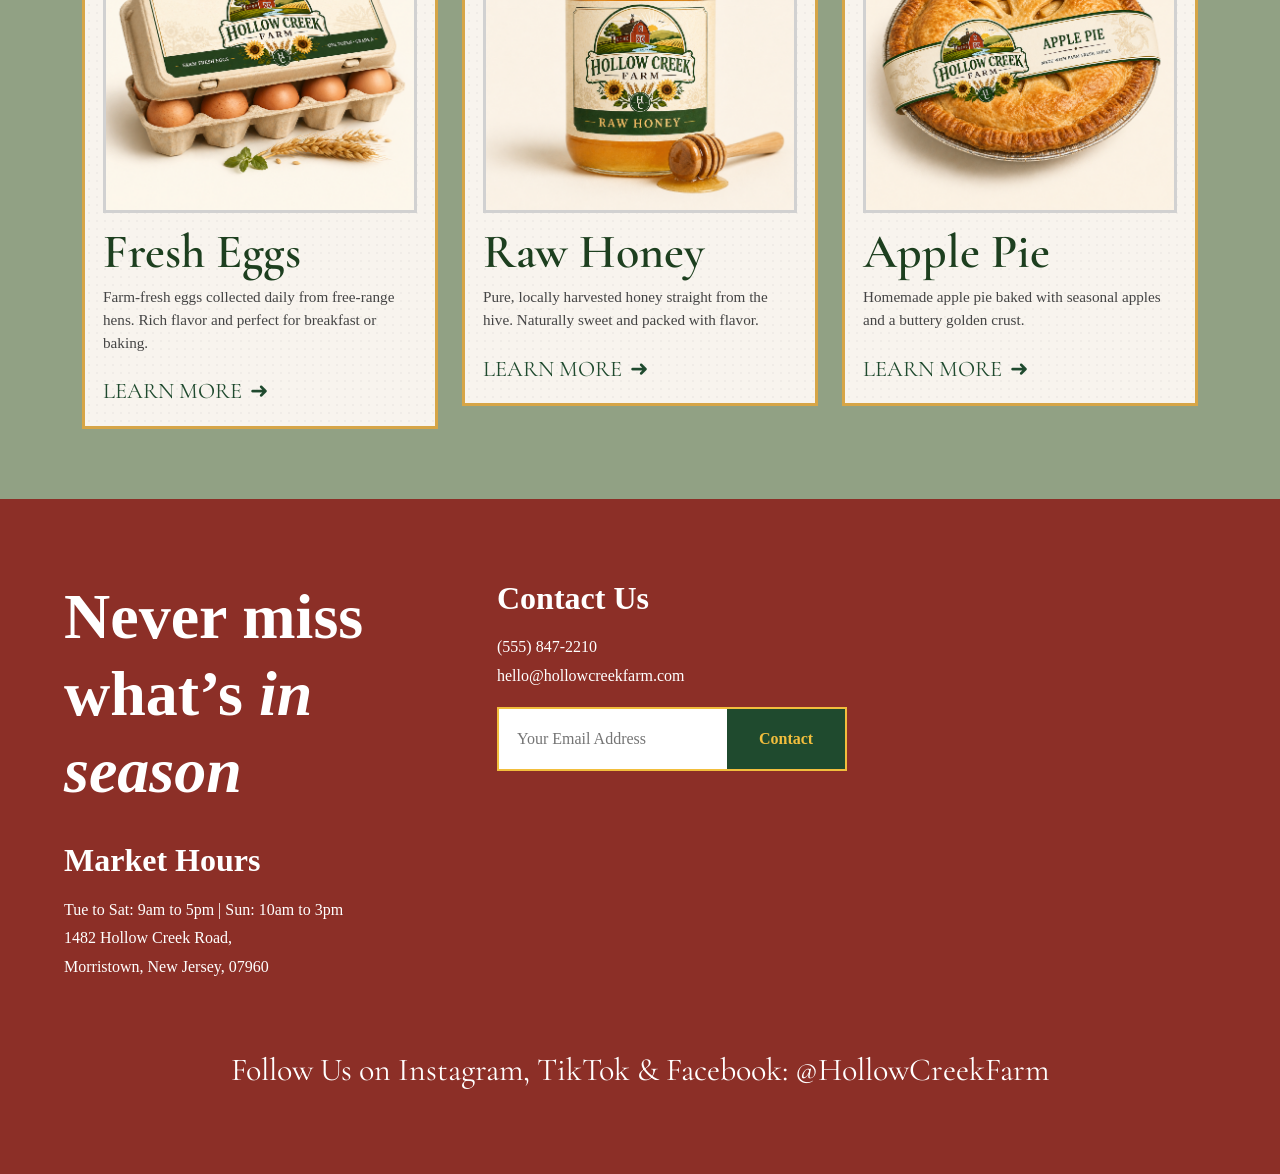
==== commit a129df04: "1) shop card 90% need spacing 2) index is 90% except some spacing" ====
--- a/index.html
+++ b/index.html
@@ -6,9 +6,9 @@
   <meta name="viewport" content="width=device-width, initial-scale=1.0" />
   <title>Hollow Creek Farm</title>
   <link rel="preconnect" href="https://fonts.googleapis.com">
-  <link rel="apple-touch-icon" sizes="180x180" href="/apple-touch-icon.png">
-  <link rel="icon" type="image/png" sizes="32x32" href="/favicon-32x32.png">
-  <link rel="icon" type="image/png" sizes="16x16" href="/favicon-16x16.png">
+  <link rel="apple-touch-icon" sizes="180x180" href="images/apple-touch-icon.png">
+  <link rel="icon" type="image/png" sizes="32x32" href="images/favicon-32x32.png">
+  <link rel="icon" type="image/png" sizes="16x16" href="images/favicon-16x16.png">
   <link rel="manifest" href="/site.webmanifest">
   <link href="https://cdn.jsdelivr.net/npm/bootstrap@5.3.8/dist/css/bootstrap.min.css" rel="stylesheet"
     integrity="sha384-sRIl4kxILFvY47J16cr9ZwB07vP4J8+LH7qKQnuqkuIAvNWLzeN8tE5YBujZqJLB" crossorigin="anonymous">
@@ -22,29 +22,36 @@
 
   <!-- NAVBAR -->
 
-  <nav class="navbar">
-    <div class="nav-container">
+  <nav class="navbar navbar-expand-lg bg-white sticky-top">
+    <div class="container">
       <a href="index.html">
         <img src="images/logo.png" alt="Hollow Creek Farm Logo" class="logo" />
       </a>
-      <ul class="nav-links">
-        <li><a href="index.html">
-            <h1> HOME</h1>
-          </a></li>
-        <li><a href="about.html">
-            <h1> ABOUT</h1>
-          </a></li>
-        <li><a href="experiences.html">
-            <h1> EXPERIENCES</h1>
-          </a></li>
-        <li><a href="shop.html">
-            <h1> SHOP</h1>
-          </a></li>
-        <li><a href="contact.html">
-            <h1> CONTACT</h1>
-          </a></li>
-      </ul>
-      <button class="visit-btn">PLAN A VISIT</button>
+      <button class="navbar-toggler" type="button" data-bs-toggle="collapse" data-bs-target="#mainNav">
+        <span class="navbar-toggler-icon"></span>
+      </button>
+      <div class="collapse navbar-collapse" id="mainNav">
+        <ul class="navbar-nav mx-auto">
+          <ul class="nav-links">
+            <li><a href="index.html">
+                <h1> HOME</h1>
+              </a></li>
+            <li><a href="about.html">
+                <h1> ABOUT</h1>
+              </a></li>
+            <li><a href="experiences.html">
+                <h1> EXPERIENCES</h1>
+              </a></li>
+            <li><a href="shop.html">
+                <h1> SHOP</h1>
+              </a></li>
+            <li><a href="contact.html">
+                <h1> CONTACT</h1>
+              </a></li>
+          </ul>
+          <button class="visit-btn">PLAN A VISIT</button>
+        </ul>
+      </div>
     </div>
   </nav>
 
@@ -137,7 +144,7 @@
       <div class="menu-image"></div>
 
       <div class="menu-title">
-        <h2>This Season’s <br>Menu</h2>
+        <h2>This Upcoming <br>Season</h2>
       </div>
 
     </div>
@@ -145,75 +152,59 @@
     <div class="menu-cards">
 
       <div class="menu-card spring">
-        <h3>Sunflower field opening mid-May through
-          June</h3>
+        <h3>Sunflower field open mid-May through June</h3>
       </div>
       <div class="menu-card spring">
-        <h3>U-Pick strawberry and asparagus picking on
-          weekends</h3>
+        <h3>U-Pick strawberry and asparagus picking on weekends</h3>
       </div>
       <div class="menu-card spring">
-        <h3>Baby animal visits in the barn: chicks,
-          ducklings, and baby goats</h3>
+        <h3>Baby animal visits in the barn: chicks, ducklings, and baby goats</h3>
       </div>
       <div class="menu-card spring">
-        <h3>Spring produce, seedlings, and transplants
-          for home gardens</h3>
+        <h3>Spring produce, seedlings, and transplants for home gardens</h3>
       </div>
 
       <div class="menu-card summer">
-        <h3>Tomatoes, zucchini, cucumbers, peppers,
-          corn, and green beans</h3>
+        <h3>Tomatoes, zucchini, cucumbers, peppers, corn, and green beans now available</h3>
       </div>
       <div class="menu-card summer">
-        <h3>Blueberry picking from July through early
-          August</h3>
+        <h3>Blueberry picking from July through early August</h3>
       </div>
       <div class="menu-card summer">
         <h3>Second sunflower bloom in late July</h3>
       </div>
       <div class="menu-card summer">
-        <h3>Farm-to-table dinner events on select
-          Saturday evenings (ticketed)</h3>
+        <h3>Farm-to-table dinner events on select Saturday evenings (ticketed)</h3>
       </div>
 
       <div class="menu-card fall">
-        <h3>Corn maze opening Labor Day weekend, 5-
-          acre layout with a new design each year</h3>
+        <h3>Corn maze opening Labor Day weekend, 5-acre layout with a new design every year</h3>
       </div>
       <div class="menu-card fall">
-        <h3>Pumpkin patch with more than 20 varieties,
-          U-Pick and pre-picked available</h3>
+        <h3>Pumpkin patch with more than 20 varieties, U-Pick and pre-picked available</h3>
       </div>
       <div class="menu-card fall">
         <h3>Hayrides every weekend through October</h3>
       </div>
       <div class="menu-card fall">
-        <h3>Apple cider pressing on-site, fresh cider sold
-          by the jug</h3>
+        <h3>Apple cider pressing on-site, fresh cider sold by the jug</h3>
       </div>
       <div class="menu-card fall">
-        <h3>Fall Harvest Festival the last two weekends
-          of October (food vendors, live music, craft
+        <h3>Fall Harvest Festival the last two weekends of October (food vendors, live music, craft
           fair)</h3>
       </div>
       <div class="menu-card fall">
-        <h3>Gourds, Indian corn, mums, and fall
-          decorations for sale</h3>
+        <h3>Gourds, Indian corn, mums, and fall decorations for sale</h3>
       </div>
 
       <div class="menu-card winter">
-        <h3>Holiday Market the first three weekends of
-          December (local artisans and farm-made
-          gifts)</h3>
+        <h3>Holiday Market open the first three weekends of December (local artisans and farm-made gifts)</h3>
       </div>
       <div class="menu-card winter">
-        <h3>Christmas trees and wreaths: pre-cut and
-          choose-and-cut available</h3>
+        <h3>Christmas trees and wreaths: pre-cut and choose-and-cut available</h3>
       </div>
       <div class="menu-card winter">
-        <h3>Farm store open year-round (reduced hours
-          January through March)</h3>
+        <h3>Farm store open year-round (reduced hours January through March)</h3>
       </div>
     </div>
   </section>
@@ -225,7 +216,7 @@
     <div class="events-top">
       <h2>Upcoming Events</h2>
 
-      <a href="calendar.html" class="calendar-link">
+      <a href="experiences.html" class="calendar-link">
         VISIT CALENDAR →
       </a>
     </div>
@@ -238,116 +229,144 @@
       <button class="filter-btn" data-filter="winter">WINTER</button>
     </div>
 
-    <div class="event-cards">
-
-      <div class="event-card red fade-up" data-season="spring">
-        <h3>Strawberry Picking</h3>
-        <p>April-June (Weekends)</p>
-        <p>
-          Pick fresh strawberries during U-Pick weekends.
-        </p>
-        <a href="#">LEARN MORE →</a>
-      </div>
-
-      <div class="event-card red fade-up" data-season="spring">
-        <h3>Baby Animal Visits</h3>
-        <h3>April-June</h3>
-        <p>
-          Meet chicks, ducklings, and baby goats in the barn.
-        </p>
-        <a href="#">LEARN MORE →</a>
-      </div>
-
-      <div class="event-card red fade-up" data-season="spring">
-        <h3>Sunflower U-Pick</h3>
-        <h3>Mid-May-June(first bloom)</h3>
-        <p>
-          Walk the rows and cut your own bouquet.
-        </p>
-        <a href="#">LEARN MORE →</a>
-      </div>
-
-      <div class="event-card fade-up" data-season="summer">
-        <h3>Blueberry Picking</h3>
-        <h3>July-Early August</h3>
-        <p>
-          Visit the berry fields and pick fresh blueberries.
-        </p>
-        <a href="#">LEARN MORE →</a>
-      </div>
-
-      <div class="event-card fade-up" data-season="summer">
-        <h3>Sunflower U-Pick</h3>
-        <h3>Late July (second bloom)</h3>
-        <p>
-          Enjoy a second sunflower bloom and create your own bouquet.
-        </p>
-        <a href="#">LEARN MORE →</a>
-      </div>
-
-      <div class="event-card fade-up" data-season="summer">
-        <h3>Farm-to-Table Dinner</h3>
-        <h3>Select Saturday evenings</h3>
-        <p>
-          Enjoy a seasonal dinner featuring local farm ingredients.
-        </p>
-        <a href="#">LEARN MORE →</a>
-      </div>
-
-      <div class="event-card fade-up" data-season="autumn">
-        <h3>Pumpkin Patch</h3>
-        <h3>September–November</h3>
-        <p>
-          Choose from more than 20 pumpkin varieties.
-        </p>
-        <a href="#">LEARN MORE →</a>
-      </div>
-
-      <div class="event-card fade-up" data-season="autumn">
-        <h3>Corn Maze</h3>
-        <h3>Labor Day–November</h3>
-        <p>
-          Explore a 5-acre maze featuring a new design each year.
-        </p>
-        <a href="#">LEARN MORE →</a>
-      </div>
-
-      <div class="event-card fade-up" data-season="autumn">
-        <h3>Hayrides</h3>
-        <h3>Weekends through October</h3>
-        <p>
-          Take a tractor-pulled wagon ride around the farm.
-        </p>
-        <a href="#">LEARN MORE →</a>
-      </div>
-
-      <div class="event-card fade-up" data-season="autumn">
-        <h3>Apple Cider Pressing</h3>
-        <h3>September–November</h3>
-        <p>
-          Watch fresh cider being made and take a jug home.
-        </p>
-        <a href="#">LEARN MORE →</a>
-      </div>
-
-      <div class="event-card fade-up" data-season="autumn">
-        <h3>Fall Harvest Festival</h3>
-        <h3>Last two weekends of October</h3>
-        <p>
-          Food vendors, live music, crafts, and family farm fun.
-        </p>
-        <a href="#">LEARN MORE →</a>
-      </div>
-
-      <div class="event-card fade-up" data-season="winter">
-        <h3>Holiday Market</h3>
-        <h3>First three weekends of December</h3>
-        <p>
-          Shop artisan goods, farm gifts, wreaths, and seasonal decorations.
-        </p>
-        <a href="#">LEARN MORE →</a>
-      </div>
-
+    <div class="container">
+      <div class="row g-4">
+        <div class="event-cards">
+
+          <div class="event-card red fade-up" data-season="spring">
+            <h3>Strawberry Picking</h3>
+            <b>
+              <p>April-June (Weekends)</p>
+            </b>
+            <p>
+              Pick fresh strawberries during U-Pick weekends.
+            </p>
+            <a href="#">LEARN MORE →</a>
+          </div>
+
+          <div class="event-card red fade-up" data-season="spring">
+            <h3>Baby Animal Visits</h3>
+            <b>
+              <p>April-June</p>
+            </b>
+            <p>
+              Meet chicks, ducklings, and baby goats in the barn.
+            </p>
+            <a href="#">LEARN MORE →</a>
+          </div>
+
+          <div class="event-card red fade-up" data-season="spring">
+            <h3>Sunflower U-Pick</h3>
+            <b>
+              <p>Mid-May-June(first bloom)</p>
+            </b>
+            <p>
+              Walk the rows and cut your own bouquet.
+            </p>
+            <a href="#">LEARN MORE →</a>
+          </div>
+
+          <div class="event-card fade-up" data-season="summer">
+            <h3>Blueberry Picking</h3>
+            <b>
+              <p>July-Early August</p>
+            </b>
+            <p>
+              Visit the berry fields and pick fresh blueberries.
+            </p>
+            <a href="#">LEARN MORE →</a>
+          </div>
+
+          <div class="event-card fade-up" data-season="summer">
+            <h3>Sunflower U-Pick</h3>
+            <b>
+              <p>Late July (second bloom)</p>
+            </b>
+            <p>
+              Enjoy a second sunflower bloom and create your own bouquet.
+            </p>
+            <a href="#">LEARN MORE →</a>
+          </div>
+
+          <div class="event-card fade-up" data-season="summer">
+            <h3>Farm-to-Table Dinner</h3>
+            <b>
+              <p>Select Saturday evenings</p>
+            </b>
+            <p>
+              Enjoy a seasonal dinner featuring local farm ingredients.
+            </p>
+            <a href="#">LEARN MORE →</a>
+          </div>
+
+          <div class="event-card fade-up" data-season="autumn">
+            <h3>Pumpkin Patch</h3>
+            <b>
+              <p>September–November</p>
+            </b>
+            <p>
+              Choose from more than 20 pumpkin varieties.
+            </p>
+            <a href="#">LEARN MORE →</a>
+          </div>
+
+          <div class="event-card fade-up" data-season="autumn">
+            <h3>Corn Maze</h3>
+            <b>
+              <p>Labor Day–November</p>
+            </b>
+            <p>
+              Explore a 5-acre maze featuring a new design each year.
+            </p>
+            <a href="#">LEARN MORE →</a>
+          </div>
+
+          <div class="event-card fade-up" data-season="autumn">
+            <h3>Hayrides</h3>
+            <b>
+              <p>Weekends through October</p>
+            </b>
+            <p>
+              Take a tractor-pulled wagon ride around the farm.
+            </p>
+            <a href="#">LEARN MORE →</a>
+          </div>
+
+          <div class="event-card fade-up" data-season="autumn">
+            <h3>Apple Cider Pressing</h3>
+            <b>
+              <p>September–November</p>
+            </b>
+            <p>
+              Watch fresh cider being made and take a jug home.
+            </p>
+            <a href="#">LEARN MORE →</a>
+          </div>
+
+          <div class="event-card fade-up" data-season="autumn">
+            <h3>Fall Harvest Festival</h3>
+            <b>
+              <p>Last two weekends of October</p>
+            </b>
+            <p>
+              Food vendors, live music, crafts, and family farm fun.
+            </p>
+            <a href="#">LEARN MORE →</a>
+          </div>
+
+          <div class="event-card fade-up" data-season="winter">
+            <h3>Holiday Market</h3>
+            <b>
+              <p>First three weekends of December</p>
+            </b>
+            <p>
+              Shop artisan goods, farm gifts, wreaths, and seasonal decorations.
+            </p>
+            <a href="#">LEARN MORE →</a>
+          </div>
+
+        </div>
+      </div>
     </div>
 
   </section>
@@ -404,218 +423,63 @@
 
   <section class="fresh-section">
 
-    <h1 class="section-title">Fresh on the Farm</h1>
-
-    <div id="farmCarousel" class="carousel slide">
-
-      <div class="carousel-inner">
-
-        <div class="carousel-item active">
-          <div class="row">
-            <div class="col-md-4">
-              <article class="card">
-                <div class="card-image image-placeholder">
-                  <img src="images/fallfarm.png" alt="">
-                </div>
-                <h2>Fresh Eggs</h2>
-                <p>
-                  Farm-fresh eggs collected daily from free-range hens.
-                  Rich flavor and perfect for breakfast or baking.
-                </p>
-                <a href="#" class="learn-more">
-                  LEARN MORE <span>➜</span>
-                </a>
-              </article>
-            </div>
-
-            <div class="col-md-4">
-              <article class="card">
-                <div class="card-image image-placeholder">
-                  <img src="images/fallfarm.png" alt="">
-                </div>
-                <h2>Raw Honey</h2>
-                <p>
-                  Pure, locally harvested honey straight from the hive.
-                  Naturally sweet and packed with flavor.
-                </p>
-                <a href="#" class="learn-more">
-                  LEARN MORE <span>➜</span>
-                </a>
-              </article>
-            </div>
-
-            <div class="col-md-4">
-              <article class="card">
-                <div class="card-image image-placeholder">
-                  <img src="images/fallfarm.png" alt="">
-                </div>
-                <h2>Apple Pie</h2>
-                <p>
-                  Homemade apple pie baked with seasonal apples and a
-                  buttery golden crust.
-                </p>
-                <a href="#" class="learn-more">
-                  LEARN MORE <span>➜</span>
-                </a>
-              </article>
-            </div>
-
-          </div>
-        </div>
-
-        <div class="carousel-item">
-          <div class="row">
-
-            <div class="col-md-4">
-              <article class="card">
-                <div class="card-image image-placeholder">
-                  <img src="images/fallfarm.png" alt="">
-                </div>
-                <h2>Goat Cheese</h2>
-                <p>
-                  Handcrafted artisan goat cheese made fresh each week.
-                </p>
-                <a href="#" class="learn-more">
-                  LEARN MORE <span>➜</span>
-                </a>
-              </article>
-            </div>
-
-            <div class="col-md-4">
-              <article class="card">
-                <div class="card-image image-placeholder">
-                  <img src="images/fallfarm.png" alt="">
-                </div>
-                <h2>Strawberries</h2>
-                <p>
-                  Sweet, juicy berries picked at peak ripeness.
-                </p>
-                <a href="#" class="learn-more">
-                  LEARN MORE <span>➜</span>
-                </a>
-              </article>
-            </div>
-
-            <div class="col-md-4">
-              <article class="card">
-                <div class="card-image image-placeholder">
-                  <img src="images/fallfarm.png" alt="">
-                </div>
-                <h2>Blueberries</h2>
-                <p>
-                  Plump, sweet blueberries bursting with antioxidants.
-                </p>
-                <a href="#" class="learn-more">
-                  LEARN MORE <span>➜</span>
-                </a>
-              </article>
-            </div>
-
-          </div>
-        </div>
-
-      </div>
-
-      <button class="carousel-control-prev" data-bs-target="#farmCarousel" data-bs-slide="prev">
-        <span class="carousel-control-prev-icon"></span>
-      </button>
-
-      <button class="carousel-control-next" data-bs-target="#farmCarousel" data-bs-slide="next">
-        <span class="carousel-control-next-icon"></span>
-      </button>
-
-    </div>
-  </section>
-
-
-  <!-- <section class="fresh-section">
-
-    <h1 class="section-title">Fresh on the Farm</h1>
-    <div class="carousel-wrapper">
-
-      <button class="arrow left">&#8592;</button>
-
-      <div class="carousel">
-
-        <div class="carousel-track">
-
-          <article class="card">
+    <a href="shop.html">
+      <h1 class="section-title">Fresh on the Farm</h1>
+    </a>
+    <div class="container">
+      <div class="row g-4">
+        <div class="col-12 col-md-6 col-lg-4">
+          <article class="food-card">
             <div class="card-image image-placeholder">
-              <img src="images/fallfarm.png" alt="">
+              <img src="images/eggs.png" alt="Fresh Eggs">
             </div>
             <h2>Fresh Eggs</h2>
             <p>
               Farm-fresh eggs collected daily from free-range hens.
               Rich flavor and perfect for breakfast or baking.
             </p>
-            <a href="#" class="learn-more">
+            <a href="shop.html" class="learn-more">
               LEARN MORE <span>➜</span>
             </a>
           </article>
-
-          <article class="card">
+        </div>
+
+        <div class="col-12 col-md-6 col-lg-4">
+          <article class="food-card">
             <div class="card-image image-placeholder">
-              <img src="images/fallfarm.png" alt="">
+              <img src="images/raw-honey.png" alt="Raw Honey">
             </div>
             <h2>Raw Honey</h2>
             <p>
               Pure, locally harvested honey straight from the hive.
               Naturally sweet and packed with flavor.
             </p>
-            <a href="#" class="learn-more">
+            <a href="shop.html" class="learn-more">
               LEARN MORE <span>➜</span>
             </a>
           </article>
-
-          <article class="card">
+        </div>
+
+        <div class="col-12 col-md-6 col-lg-4">
+          <article class="food-card">
             <div class="card-image image-placeholder">
-              <img src="images/fallfarm.png" alt="">
+              <img src="images/apple-pie.png" alt="Apple Pie">
             </div>
             <h2>Apple Pie</h2>
             <p>
               Homemade apple pie baked with seasonal apples and a
               buttery golden crust.
             </p>
-            <a href="#" class="learn-more">
+            <a href="shop.html" class="learn-more">
               LEARN MORE <span>➜</span>
             </a>
           </article>
-
-          <article class="card">
-            <div class="card-image image-placeholder">
-              <img src="images/fallfarm.png" alt="">
-            </div>
-            <h2>Goat Cheese</h2>
-            <p>
-              Handcrafted artisan goat cheese made fresh each week.
-            </p>
-            <a href="#" class="learn-more">
-              LEARN MORE <span>➜</span>
-            </a>
-          </article>
-
-          <article class="card">
-            <div class="card-image image-placeholder">
-              <img src="images/fallfarm.png" alt="">
-            </div>
-            <h2>Strawberries</h2>
-            <p>
-              Sweet, juicy berries picked at peak ripeness.
-            </p>
-            <a href="#" class="learn-more">
-              LEARN MORE <span>➜</span>
-            </a>
-          </article>
-
-        </div>
-
-      </div>
-
-      <button class="arrow right">&#8594;</button>
-
-    </div> 
-
-  </section> -->
+        </div>
+
+      </div>
+
+    </div>
+  </section>
 
   <!-- FOOTER -->
 
--- a/style.css
+++ b/style.css
@@ -266,7 +266,7 @@
 }
 
 .menu-title h2 {
-    font-size: 6.5rem;
+    font-size: 5.5rem;
     line-height: 1;
 }
 
@@ -279,7 +279,7 @@
 
 .menu-card {
     background: #1f3f1ec9;
-    padding: 2rem;
+    padding: 3rem;
     text-align: center;
     color: white;
     min-height: 200px;
@@ -287,7 +287,7 @@
     align-items: center;
     justify-content: center;
     font-family: 'Cormorant Garamond', serif;
-    font-size: 2rem;
+    font-size: 1.25rem;
     transition: .4s;
     display: none;
 }
@@ -513,8 +513,8 @@
    CARD
 ====================== */
 
-.card {
-    min-width: 350px;
+.food-card {
+    min-width: 300px;
     border: 3px solid #d6a547;
     padding: 18px;
     background-color: #f8f4ee;
@@ -524,20 +524,20 @@
     transition: .35s;
 }
 
-.card-image {
+.food-card-image {
     height: 220px;
     overflow: hidden;
     margin-bottom: 15px;
 }
 
-.card-image img {
+.food-card .card-image img {
     width: 100%;
     height: 100%;
     object-fit: cover;
     transition: transform .5s ease;
 }
 
-.card:hover img {
+.food-card:hover img {
     transform: scale(1.08);
 }
 
@@ -550,7 +550,7 @@
     margin-bottom: 15px;
 }
 
-.card h2 {
+.food-card h2 {
     font-family: 'Cormorant Garamond', serif;
     font-size: 3rem;
     color: #1d3f1f;
@@ -558,7 +558,7 @@
     line-height: 1;
 }
 
-.card p {
+.food-card p {
     color: #444;
     line-height: 1.5;
     margin-bottom: 20px;
@@ -1252,4 +1252,325 @@
 
 .farm-cal__event-chip {
     display: block;
+}
+
+/* =====================================
+   HOLLOW CREEK CONTACT SECTION
+===================================== */
+
+.hc-contact-section {
+    background: var(--red);
+    padding: 80px 5%;
+}
+
+.hc-contact-title {
+    text-align: center;
+    color: var(--cream);
+    font-size: clamp(3rem, 6vw, 5rem);
+    font-family: 'Cormorant Garamond', serif;
+    margin-bottom: 60px;
+    font-weight: 400;
+}
+
+.hc-contact-title em {
+    font-style: italic;
+}
+
+.hc-contact-top {
+    display: grid;
+    grid-template-columns: 1.2fr .8fr;
+    gap: 80px;
+    margin-bottom: 60px;
+}
+
+.hc-contact-info h3,
+.hc-contact-details h3 {
+    font-family: 'Cormorant Garamond', serif;
+    font-size: 3rem;
+    color: var(--cream);
+    margin-bottom: 15px;
+}
+
+.hc-contact-info p,
+.hc-contact-details p {
+    color: var(--cream);
+    font-size: 1.3rem;
+    line-height: 1.6;
+    margin-bottom: 25px;
+}
+
+.hc-hours-table {
+    width: 100%;
+    border-collapse: collapse;
+}
+
+.hc-hours-table td {
+    border: 1px solid rgba(255,255,255,.35);
+    background: #d7aa45;
+    padding: 14px;
+    color: #222;
+    font-size: .95rem;
+}
+
+.hc-social h4 {
+    font-family: 'Cormorant Garamond', serif;
+    color: var(--cream);
+    font-size: 2.5rem;
+    margin-bottom: 10px;
+}
+
+/* FORM CARD */
+
+.hc-contact-card {
+    max-width: 800px;
+    margin: auto;
+    background: #f5f1eb;
+    border: 3px solid #d7aa45;
+    padding: 40px;
+}
+
+.hc-contact-card h3 {
+    text-align: center;
+    color: #d7aa45;
+    font-size: 3rem;
+    font-family: 'Cormorant Garamond', serif;
+    margin-bottom: 30px;
+}
+
+.hc-contact-form {
+    display: flex;
+    flex-direction: column;
+    gap: 25px;
+}
+
+.hc-contact-form input,
+.hc-contact-form textarea {
+    background: var(--green);
+    border: none;
+    color: white;
+    padding: 22px;
+    font-size: 1.2rem;
+    font-family: inherit;
+}
+
+.hc-contact-form input::placeholder,
+.hc-contact-form textarea::placeholder {
+    color: #d7aa45;
+}
+
+.hc-contact-form textarea {
+    resize: vertical;
+    min-height: 180px;
+}
+
+.hc-contact-form button {
+    align-self: center;
+    background: var(--green);
+    color: #d7aa45;
+    border: none;
+    padding: 18px 70px;
+    font-size: 1.4rem;
+    cursor: pointer;
+    transition: .3s;
+    font-family: 'Cormorant Garamond', serif;
+}
+
+.hc-contact-form button:hover {
+    transform: translateY(-3px);
+    background: #173623;
+}
+
+/* RESPONSIVE */
+
+@media (max-width: 900px) {
+
+    .hc-contact-top {
+        grid-template-columns: 1fr;
+        gap: 40px;
+    }
+
+    .hc-contact-info h3,
+    .hc-contact-details h3 {
+        font-size: 2.4rem;
+    }
+
+    .hc-contact-card {
+        padding: 25px;
+    }
+}
+
+@media (max-width: 600px) {
+
+    .hc-contact-title {
+        font-size: 2.5rem;
+    }
+
+    .hc-hours-table td {
+        display: block;
+        width: 100%;
+    }
+
+    .hc-contact-form button {
+        width: 100%;
+    }
+}
+
+/* ==================================
+   SEASONAL MENU FILTER SECTION
+================================== */
+
+.seasonal-menu {
+    padding: 6rem 5%;
+    background:
+        url("images/picnic-background.png") center/cover;
+}
+
+.seasonal-header {
+    display: grid;
+    grid-template-columns: 1.1fr 1.8fr;
+    gap: 2rem;
+    margin-bottom: 3rem;
+    align-items: stretch;
+}
+
+.season-title-box {
+    background: var(--green);
+    color: white;
+    padding: 1.5rem;
+    display: flex;
+    align-items: center;
+}
+
+.season-title-box h2 {
+    font-size: clamp(4rem, 6vw, 6rem);
+    line-height: .9;
+    font-weight: 400;
+}
+
+.season-filters {
+    display: grid;
+    grid-template-columns: repeat(2, 1fr);
+    gap: 1.5rem;
+}
+
+.season-btn {
+    border: none;
+    background: var(--red);
+    color: white;
+    font-family: 'Cormorant Garamond', serif;
+    font-size: clamp(2rem, 4vw, 4rem);
+    padding: 1.5rem;
+    cursor: pointer;
+    transition: .35s;
+}
+
+.season-btn:hover {
+    transform: translateY(-3px);
+}
+
+.season-btn.active {
+    background: var(--green);
+}
+
+.season-btn:first-child {
+    grid-column: span 2;
+}
+
+/* Cards */
+
+.season-cards {
+    display: grid;
+    grid-template-columns: repeat(4, 1fr);
+    gap: 2rem;
+}
+
+.season-card {
+    background: #f7f3ea;
+    border: 3px solid #d6aa44;
+    padding: 1rem;
+    transition: .35s;
+}
+
+.season-card.hide {
+    display: none;
+}
+
+.season-card:hover {
+    transform: translateY(-8px);
+}
+
+.season-card-image {
+    height: 230px;
+    border: 4px solid #d0d0d0;
+    overflow: hidden;
+    margin-bottom: 1rem;
+}
+
+.season-card-image img {
+    width: 100%;
+    height: 100%;
+    object-fit: cover;
+}
+
+.season-card h3 {
+    color: var(--green);
+    font-size: 3rem;
+    line-height: .9;
+    margin-bottom: .8rem;
+}
+
+.season-card p {
+    font-size: .9rem;
+    line-height: 1.6;
+    margin-bottom: 1rem;
+}
+
+.learn-more {
+    color: var(--green);
+    text-decoration: none;
+    font-size: 1.4rem;
+    font-family: 'Cormorant Garamond', serif;
+    display: inline-flex;
+    gap: .5rem;
+    align-items: center;
+}
+
+.learn-more span {
+    transition: .3s;
+}
+
+.learn-more:hover span {
+    transform: translateX(5px);
+}
+
+/* Responsive */
+
+@media (max-width: 1100px) {
+
+    .season-cards {
+        grid-template-columns: repeat(2,1fr);
+    }
+
+    .seasonal-header {
+        grid-template-columns: 1fr;
+    }
+}
+
+@media (max-width: 700px) {
+
+    .season-filters {
+        grid-template-columns: 1fr;
+    }
+
+    .season-btn:first-child {
+        grid-column: span 1;
+    }
+
+    .season-cards {
+        grid-template-columns: 1fr;
+    }
+
+    .season-title-box h2 {
+        font-size: 3.5rem;
+    }
 }
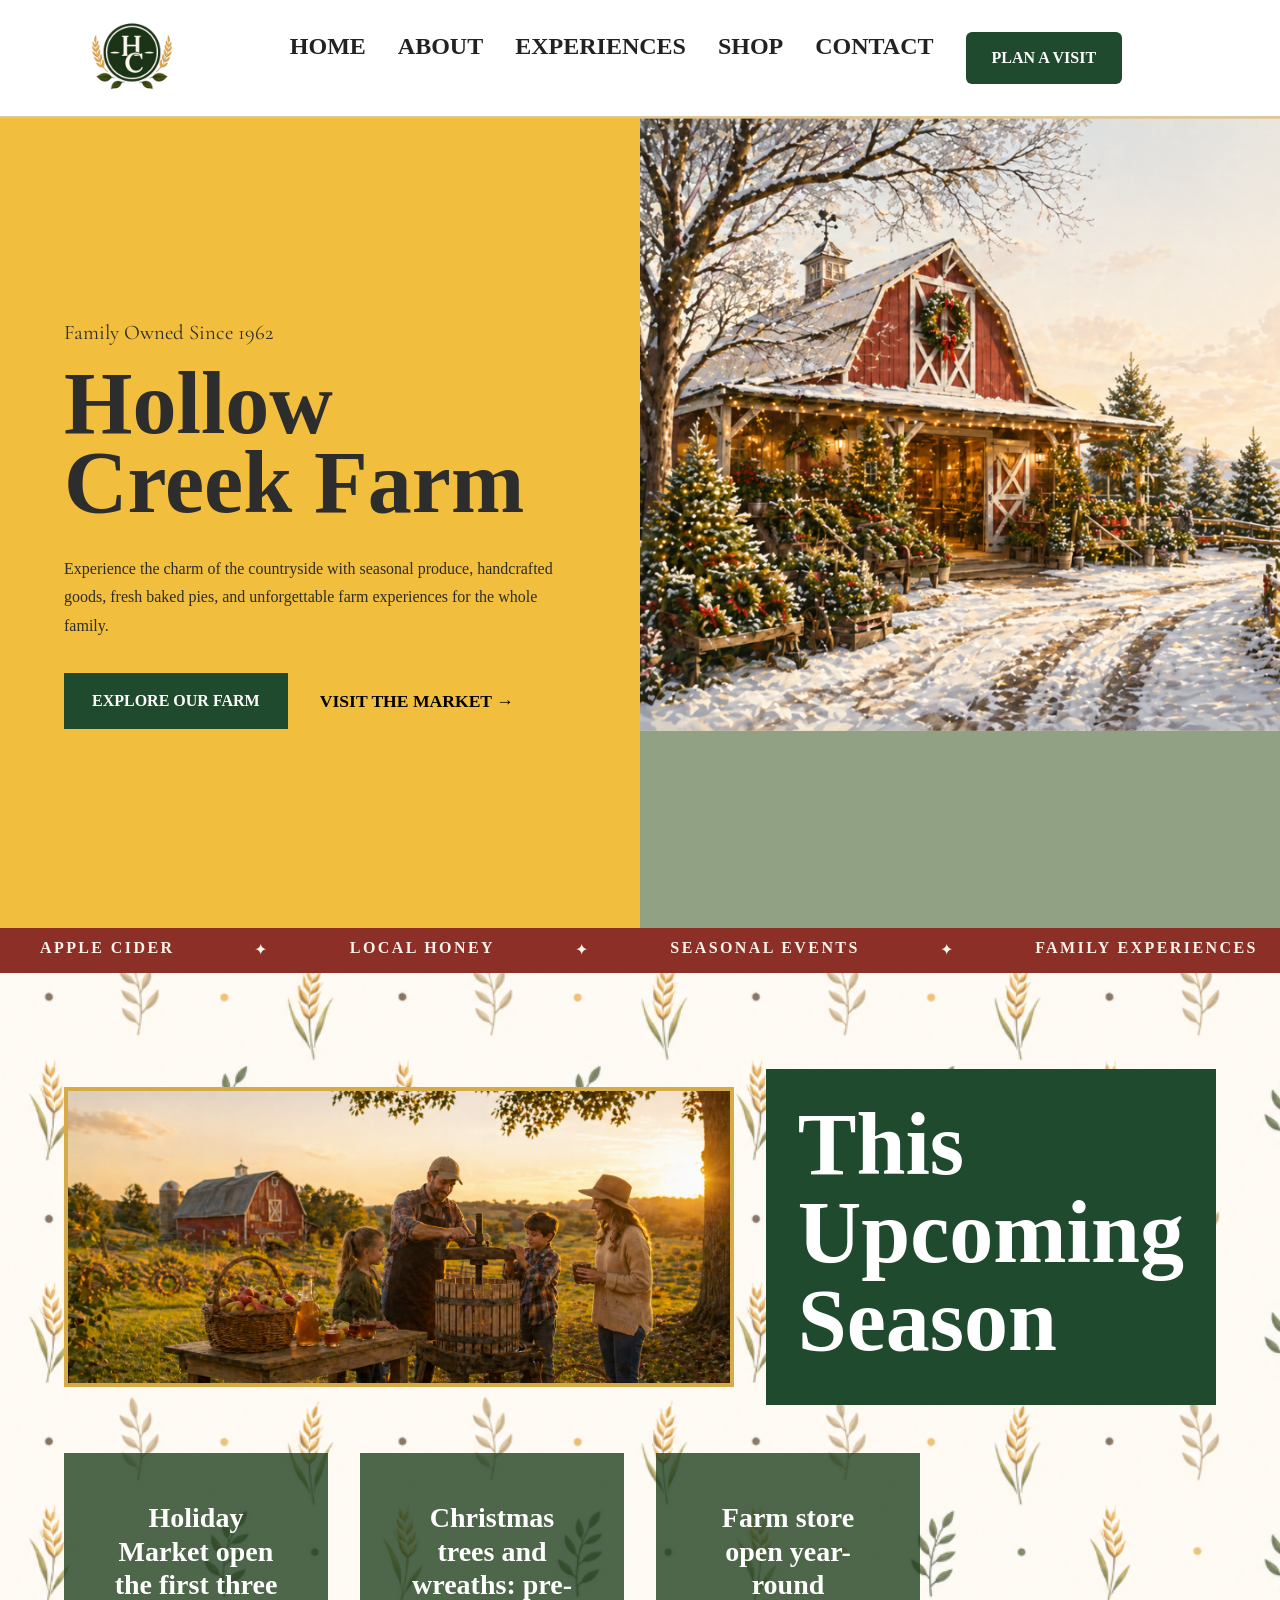
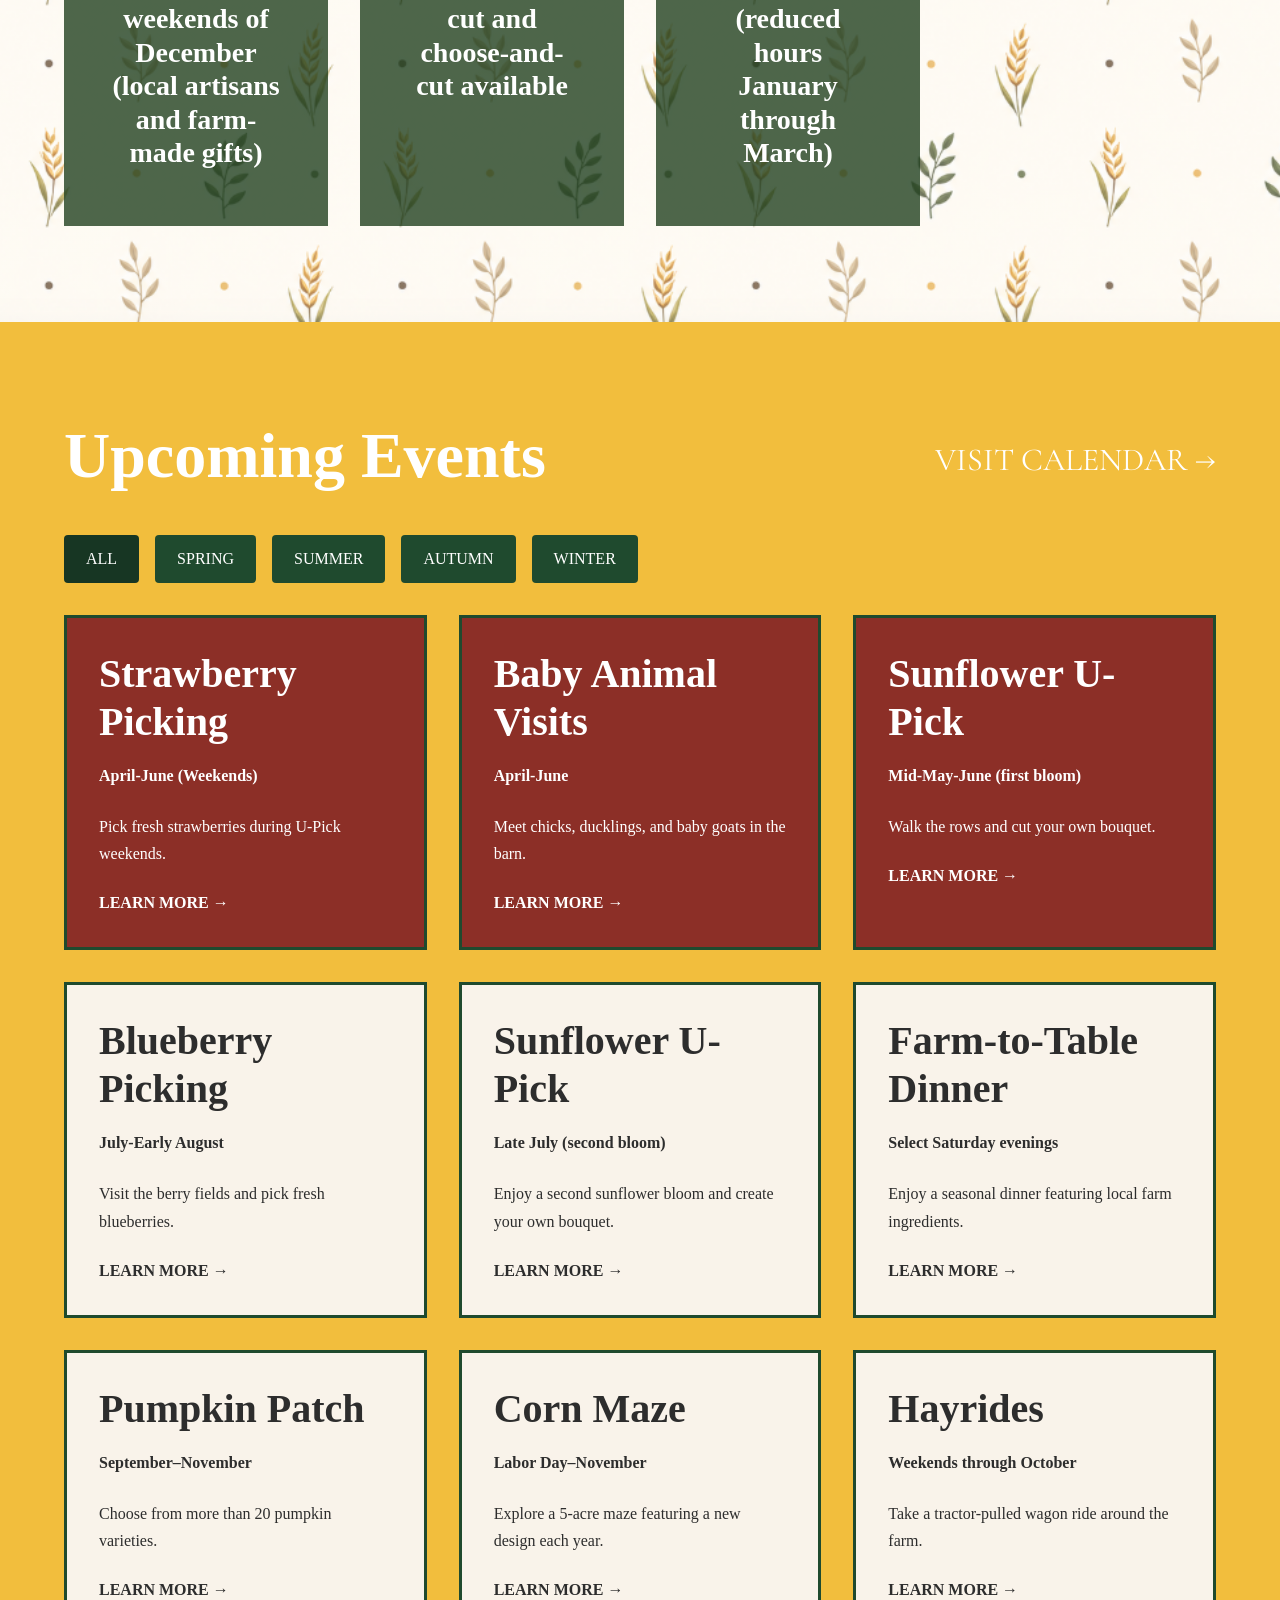
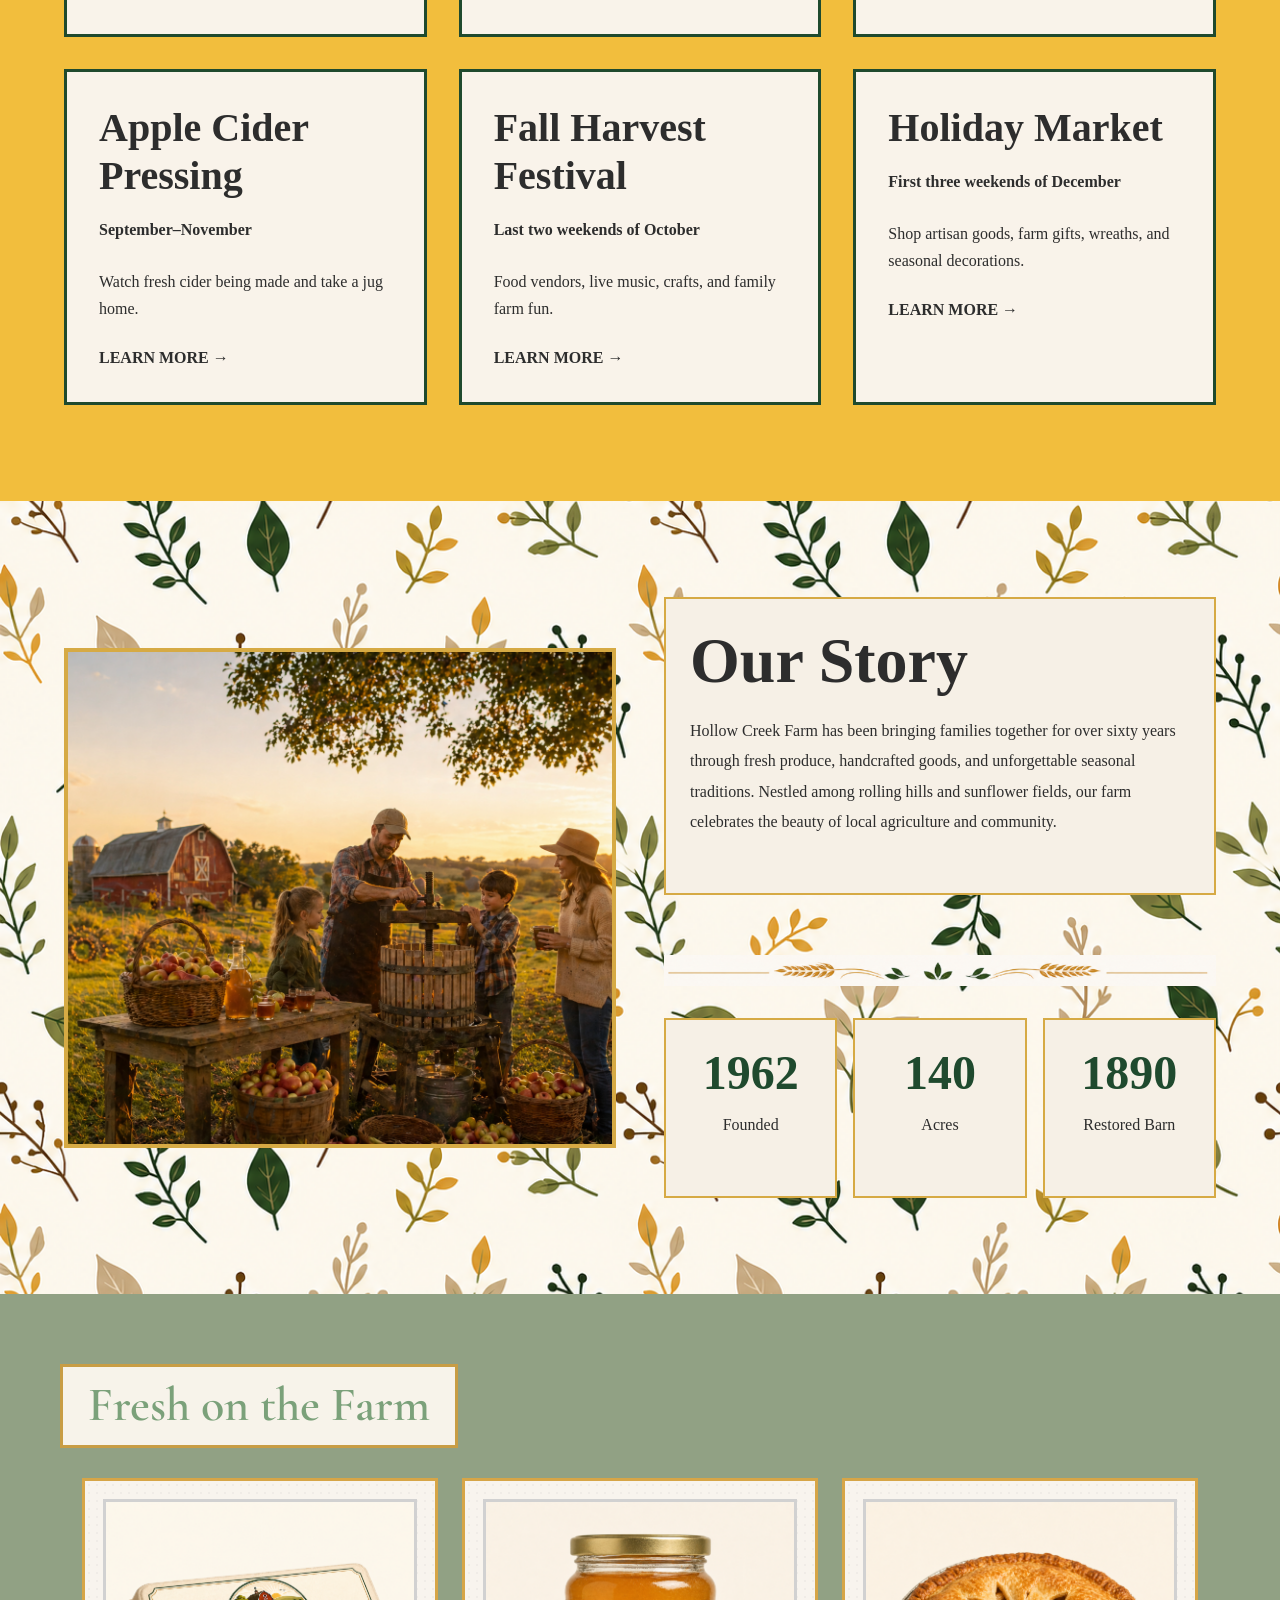
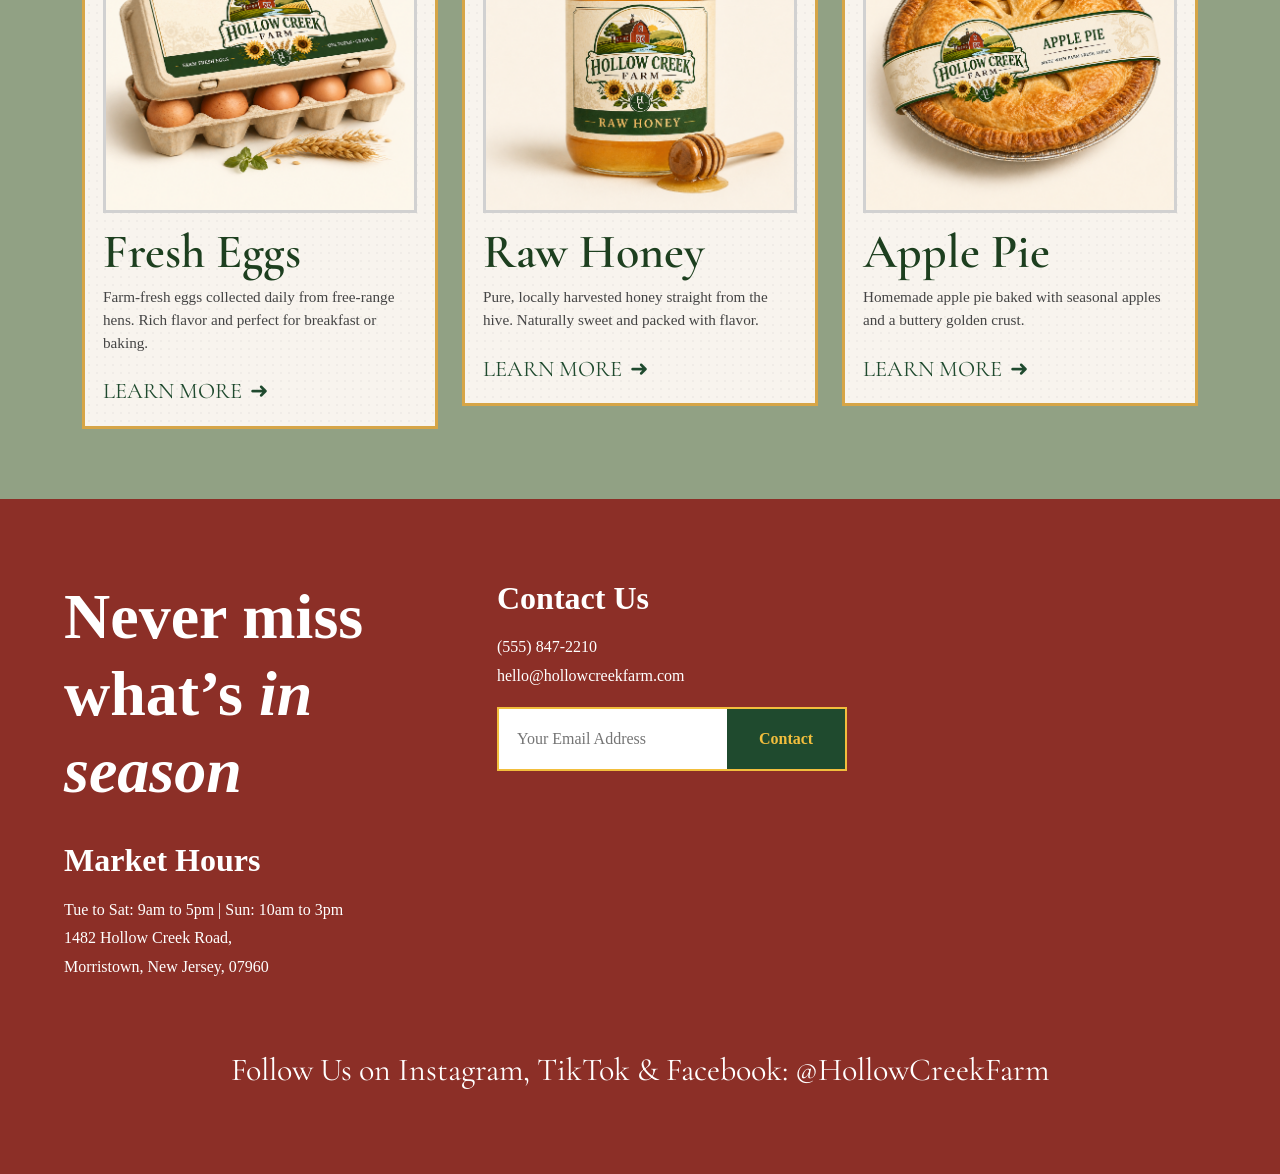
==== commit 118a49ed: "alts added, credits added, contact modal added, bootstrap added, events and activity array added," ====
--- a/index.html
+++ b/index.html
@@ -26,6 +26,7 @@
     <div class="container">
       <a href="index.html">
         <img src="images/logo.png" alt="Hollow Creek Farm Logo" class="logo" />
+        <!-- /* Image credit: Provided Hollow Creek Farm asset folder. Licensed for class use. */ -->
       </a>
       <button class="navbar-toggler" type="button" data-bs-toggle="collapse" data-bs-target="#mainNav">
         <span class="navbar-toggler-icon"></span>
@@ -77,6 +78,7 @@
     </div>
 
     <img id="season-image" src="" alt="Seasonal Farm Photo">
+    <!-- /* Image credit: Provided Hollow Creek Farm asset folder. Licensed for class use. */ -->
 
   </section>
 
@@ -229,144 +231,8 @@
       <button class="filter-btn" data-filter="winter">WINTER</button>
     </div>
 
-    <div class="container">
-      <div class="row g-4">
-        <div class="event-cards">
-
-          <div class="event-card red fade-up" data-season="spring">
-            <h3>Strawberry Picking</h3>
-            <b>
-              <p>April-June (Weekends)</p>
-            </b>
-            <p>
-              Pick fresh strawberries during U-Pick weekends.
-            </p>
-            <a href="#">LEARN MORE →</a>
-          </div>
-
-          <div class="event-card red fade-up" data-season="spring">
-            <h3>Baby Animal Visits</h3>
-            <b>
-              <p>April-June</p>
-            </b>
-            <p>
-              Meet chicks, ducklings, and baby goats in the barn.
-            </p>
-            <a href="#">LEARN MORE →</a>
-          </div>
-
-          <div class="event-card red fade-up" data-season="spring">
-            <h3>Sunflower U-Pick</h3>
-            <b>
-              <p>Mid-May-June(first bloom)</p>
-            </b>
-            <p>
-              Walk the rows and cut your own bouquet.
-            </p>
-            <a href="#">LEARN MORE →</a>
-          </div>
-
-          <div class="event-card fade-up" data-season="summer">
-            <h3>Blueberry Picking</h3>
-            <b>
-              <p>July-Early August</p>
-            </b>
-            <p>
-              Visit the berry fields and pick fresh blueberries.
-            </p>
-            <a href="#">LEARN MORE →</a>
-          </div>
-
-          <div class="event-card fade-up" data-season="summer">
-            <h3>Sunflower U-Pick</h3>
-            <b>
-              <p>Late July (second bloom)</p>
-            </b>
-            <p>
-              Enjoy a second sunflower bloom and create your own bouquet.
-            </p>
-            <a href="#">LEARN MORE →</a>
-          </div>
-
-          <div class="event-card fade-up" data-season="summer">
-            <h3>Farm-to-Table Dinner</h3>
-            <b>
-              <p>Select Saturday evenings</p>
-            </b>
-            <p>
-              Enjoy a seasonal dinner featuring local farm ingredients.
-            </p>
-            <a href="#">LEARN MORE →</a>
-          </div>
-
-          <div class="event-card fade-up" data-season="autumn">
-            <h3>Pumpkin Patch</h3>
-            <b>
-              <p>September–November</p>
-            </b>
-            <p>
-              Choose from more than 20 pumpkin varieties.
-            </p>
-            <a href="#">LEARN MORE →</a>
-          </div>
-
-          <div class="event-card fade-up" data-season="autumn">
-            <h3>Corn Maze</h3>
-            <b>
-              <p>Labor Day–November</p>
-            </b>
-            <p>
-              Explore a 5-acre maze featuring a new design each year.
-            </p>
-            <a href="#">LEARN MORE →</a>
-          </div>
-
-          <div class="event-card fade-up" data-season="autumn">
-            <h3>Hayrides</h3>
-            <b>
-              <p>Weekends through October</p>
-            </b>
-            <p>
-              Take a tractor-pulled wagon ride around the farm.
-            </p>
-            <a href="#">LEARN MORE →</a>
-          </div>
-
-          <div class="event-card fade-up" data-season="autumn">
-            <h3>Apple Cider Pressing</h3>
-            <b>
-              <p>September–November</p>
-            </b>
-            <p>
-              Watch fresh cider being made and take a jug home.
-            </p>
-            <a href="#">LEARN MORE →</a>
-          </div>
-
-          <div class="event-card fade-up" data-season="autumn">
-            <h3>Fall Harvest Festival</h3>
-            <b>
-              <p>Last two weekends of October</p>
-            </b>
-            <p>
-              Food vendors, live music, crafts, and family farm fun.
-            </p>
-            <a href="#">LEARN MORE →</a>
-          </div>
-
-          <div class="event-card fade-up" data-season="winter">
-            <h3>Holiday Market</h3>
-            <b>
-              <p>First three weekends of December</p>
-            </b>
-            <p>
-              Shop artisan goods, farm gifts, wreaths, and seasonal decorations.
-            </p>
-            <a href="#">LEARN MORE →</a>
-          </div>
-
-        </div>
-      </div>
+    <div class="row g-4">
+      <div class="event-cards"></div>
     </div>
 
   </section>
@@ -393,6 +259,7 @@
         </div>
 
         <img src="images/about-banner2.png" alt="Leaf Icon" class="about-banner">
+        <!-- /* Image credit: Provided Hollow Creek Farm asset folder. Licensed for class use. */ -->
 
         <div class="stats">
 
@@ -432,6 +299,7 @@
           <article class="food-card">
             <div class="card-image image-placeholder">
               <img src="images/eggs.png" alt="Fresh Eggs">
+              <!-- /* Image credit: Provided Hollow Creek Farm asset folder. Licensed for class use. */ -->
             </div>
             <h2>Fresh Eggs</h2>
             <p>
@@ -448,6 +316,7 @@
           <article class="food-card">
             <div class="card-image image-placeholder">
               <img src="images/raw-honey.png" alt="Raw Honey">
+              <!-- /* Image credit: Provided Hollow Creek Farm asset folder. Licensed for class use. */ -->
             </div>
             <h2>Raw Honey</h2>
             <p>
@@ -464,6 +333,7 @@
           <article class="food-card">
             <div class="card-image image-placeholder">
               <img src="images/apple-pie.png" alt="Apple Pie">
+              <!-- /* Image credit: Provided Hollow Creek Farm asset folder. Licensed for class use. */ -->
             </div>
             <h2>Apple Pie</h2>
             <p>
--- a/style.css
+++ b/style.css
@@ -1,3 +1,7 @@
+html{
+    overflow-y:scroll;
+}
+
 * {
     margin: 0;
     padding: 0;
@@ -245,6 +249,7 @@
     padding: 6rem 5%;
     background: linear-gradient(rgba(255, 255, 255, 0.3), rgba(255, 255, 255, 0.3)), url('images/wheatback.png') center/cover;
 }
+/* Image credit: Provided Hollow Creek Farm asset folder. Licensed for class use. */
 
 .menu-grid {
     display: grid;
@@ -258,6 +263,7 @@
     background: url('images/family-apples.png') center/cover;
     border: 4px solid #d6aa44;
 }
+/* Image credit: Provided Hollow Creek Farm asset folder. Licensed for class use. */
 
 .menu-title {
     background: var(--green);
@@ -393,6 +399,7 @@
         /* linear-gradient(rgba(255,255,255,0.82),rgba(255,255,255,0.82)), */
         url('images/leafy-background.png') center/cover;
 }
+/* Image credit: Provided Hollow Creek Farm asset folder. Licensed for class use. */
 
 .story-body {
     background: #f6f0e6;
@@ -428,6 +435,7 @@
     background: url('images/family-apples.png') center/cover;
     border: 4px solid #d6aa44;
 }
+/* Image credit: Provided Hollow Creek Farm asset folder. Licensed for class use. */
 
 .story-content h2 {
     font-size: 4rem;
@@ -584,25 +592,6 @@
 }
 
 /* ======================
-   ARROWS
-====================== */
-
-.arrow {
-    background: none;
-    border: none;
-    cursor: pointer;
-    color: #1d3f1f;
-    font-size: 4rem;
-    font-weight: bold;
-    padding: 10px;
-    z-index: 10;
-}
-
-.arrow:hover {
-    transform: scale(1.1);
-}
-
-/* ======================
    RESPONSIVE
 ====================== */
 
@@ -715,7 +704,7 @@
     .menu-cards,
     .event-cards,
     .product-grid {
-        grid-template-columns: 1fr 1fr;
+        grid-template-columns: repeat(2, minmax(0, 1fr));
     }
 
     .hero-left h1 {
@@ -779,6 +768,7 @@
     background-size: cover;
     background-position: center;
 }
+/* Image credit: Provided Hollow Creek Farm asset folder. Licensed for class use. */
 
 .section-title {
     display: inline-block;
@@ -1420,17 +1410,22 @@
 ================================== */
 
 .seasonal-menu {
-    padding: 6rem 5%;
-    background:
-        url("images/picnic-background.png") center/cover;
-}
+    width: 100vw;
+    margin-left: calc(-50vw + 50%);
+    padding: 6rem 0 3rem;
+    background: url("images/picnic-background.png") center/cover;
+}
+/* Image credit: Provided Hollow Creek Farm asset folder. Licensed for class use. */
 
 .seasonal-header {
-    display: grid;
-    grid-template-columns: 1.1fr 1.8fr;
-    gap: 2rem;
-    margin-bottom: 3rem;
+    display: flex;
+    flex-direction: column;
     align-items: stretch;
+    gap: 1rem;
+    margin: 0 auto 3rem;
+    width: min(100%, 1600px);
+    padding: 0 5%;
+    box-sizing: border-box;
 }
 
 .season-title-box {
@@ -1439,18 +1434,25 @@
     padding: 1.5rem;
     display: flex;
     align-items: center;
+    justify-content: center;
+    width: 100%;
 }
 
 .season-title-box h2 {
-    font-size: clamp(4rem, 6vw, 6rem);
+    font-size: clamp(3rem, 4vw, 5rem);
     line-height: .9;
     font-weight: 400;
+    margin: 0;
 }
 
 .season-filters {
-    display: grid;
-    grid-template-columns: repeat(2, 1fr);
-    gap: 1.5rem;
+    display: flex;
+    flex-wrap: wrap;
+    gap: 1rem;
+    align-items: stretch;
+    justify-content: flex-start;
+    width: 100%;
+    min-width: 0;
 }
 
 .season-btn {
@@ -1458,10 +1460,19 @@
     background: var(--red);
     color: white;
     font-family: 'Cormorant Garamond', serif;
-    font-size: clamp(2rem, 4vw, 4rem);
-    padding: 1.5rem;
+    font-size: clamp(1.4rem, 1.1vw, 1.8rem);
     cursor: pointer;
     transition: .35s;
+    padding: 12px 22px;
+    white-space: normal;
+    text-align: center;
+    overflow-wrap: anywhere;
+    display: flex;
+    align-items: center;
+    justify-content: center;
+    flex: 1 1 160px;
+    min-width: 120px;
+    min-height: 70px;
 }
 
 .season-btn:hover {
@@ -1473,7 +1484,8 @@
 }
 
 .season-btn:first-child {
-    grid-column: span 2;
+    flex: 0 0 auto;
+    min-width: 140px;
 }
 
 /* Cards */
@@ -1552,18 +1564,30 @@
     }
 
     .seasonal-header {
-        grid-template-columns: 1fr;
+        flex-direction: column;
+        align-items: stretch;
+    }
+
+    .season-filters {
+        justify-content: flex-start;
     }
 }
 
 @media (max-width: 700px) {
 
+    .seasonal-header {
+        flex-direction: column;
+        align-items: stretch;
+    }
+
     .season-filters {
-        grid-template-columns: 1fr;
-    }
-
-    .season-btn:first-child {
-        grid-column: span 1;
+        flex-direction: column;
+        align-items: stretch;
+    }
+
+    .season-btn {
+        width: 100%;
+        flex: 1 1 auto;
     }
 
     .season-cards {
